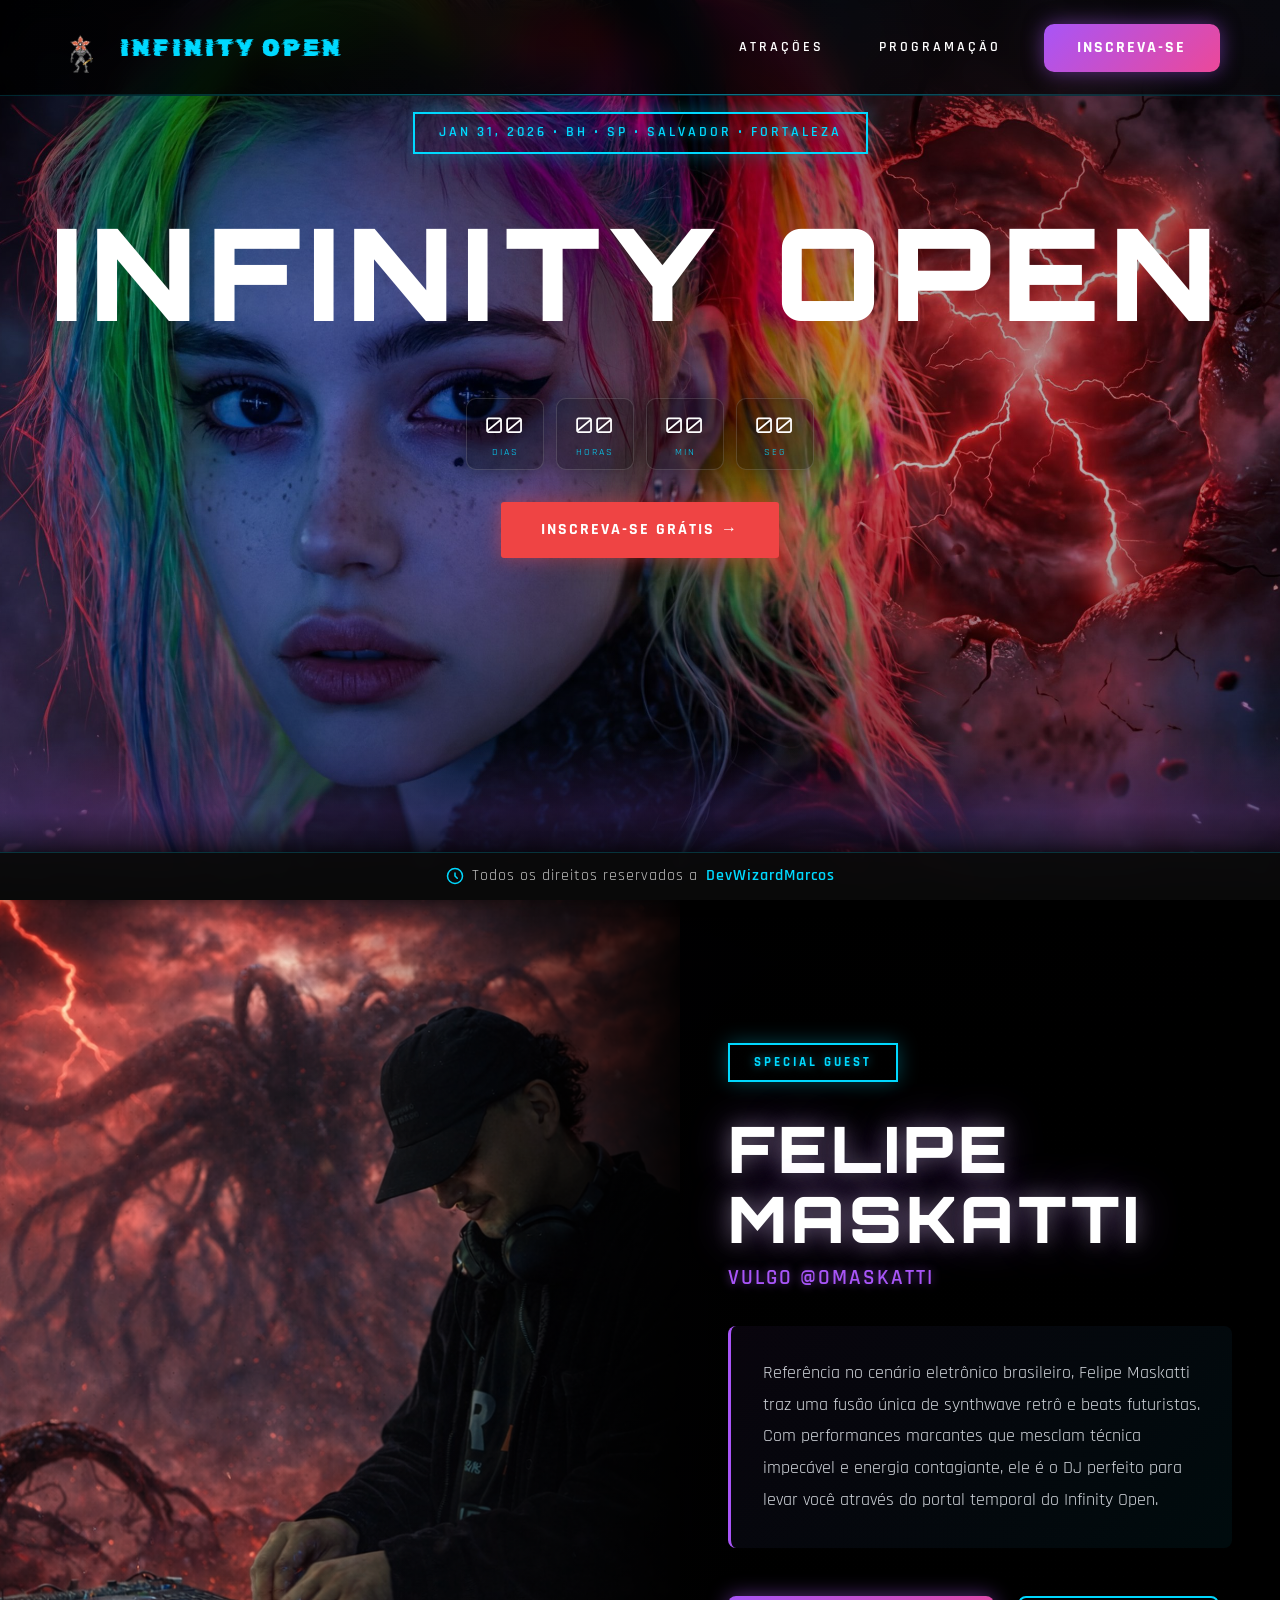
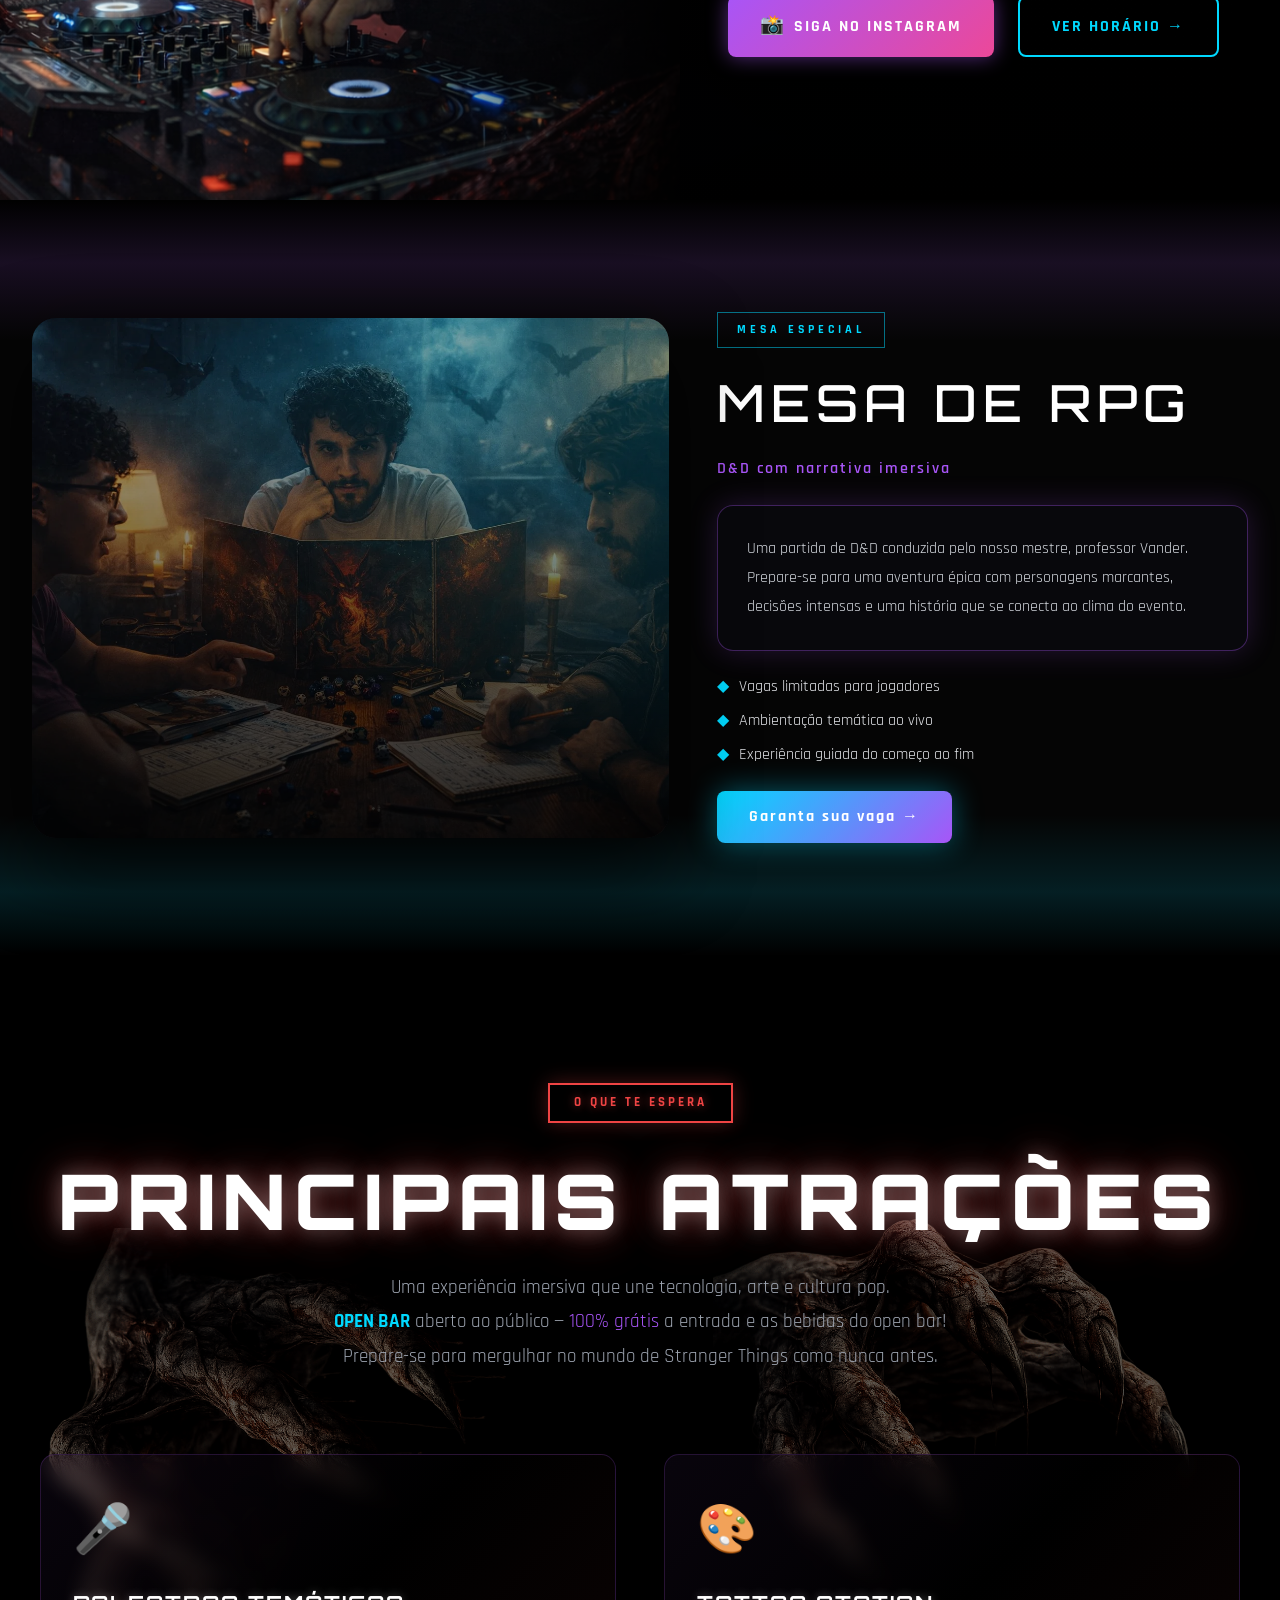
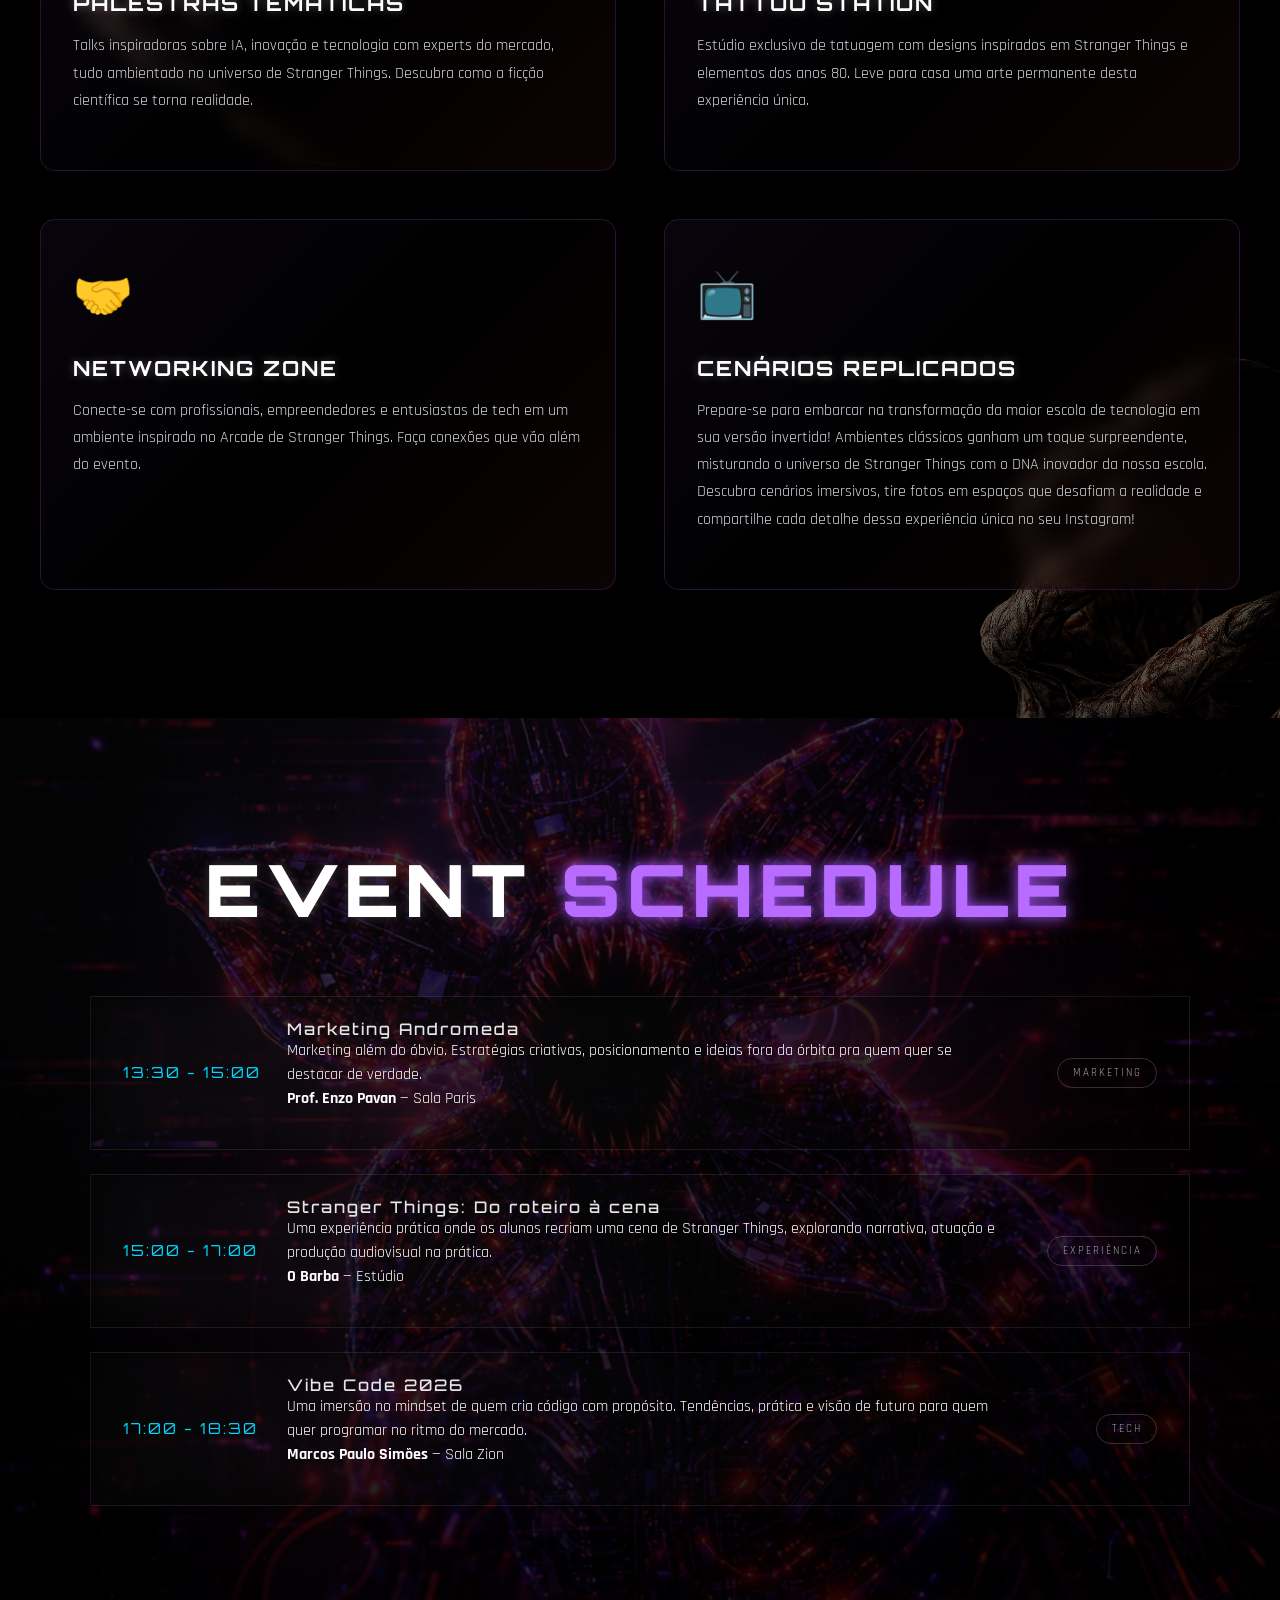
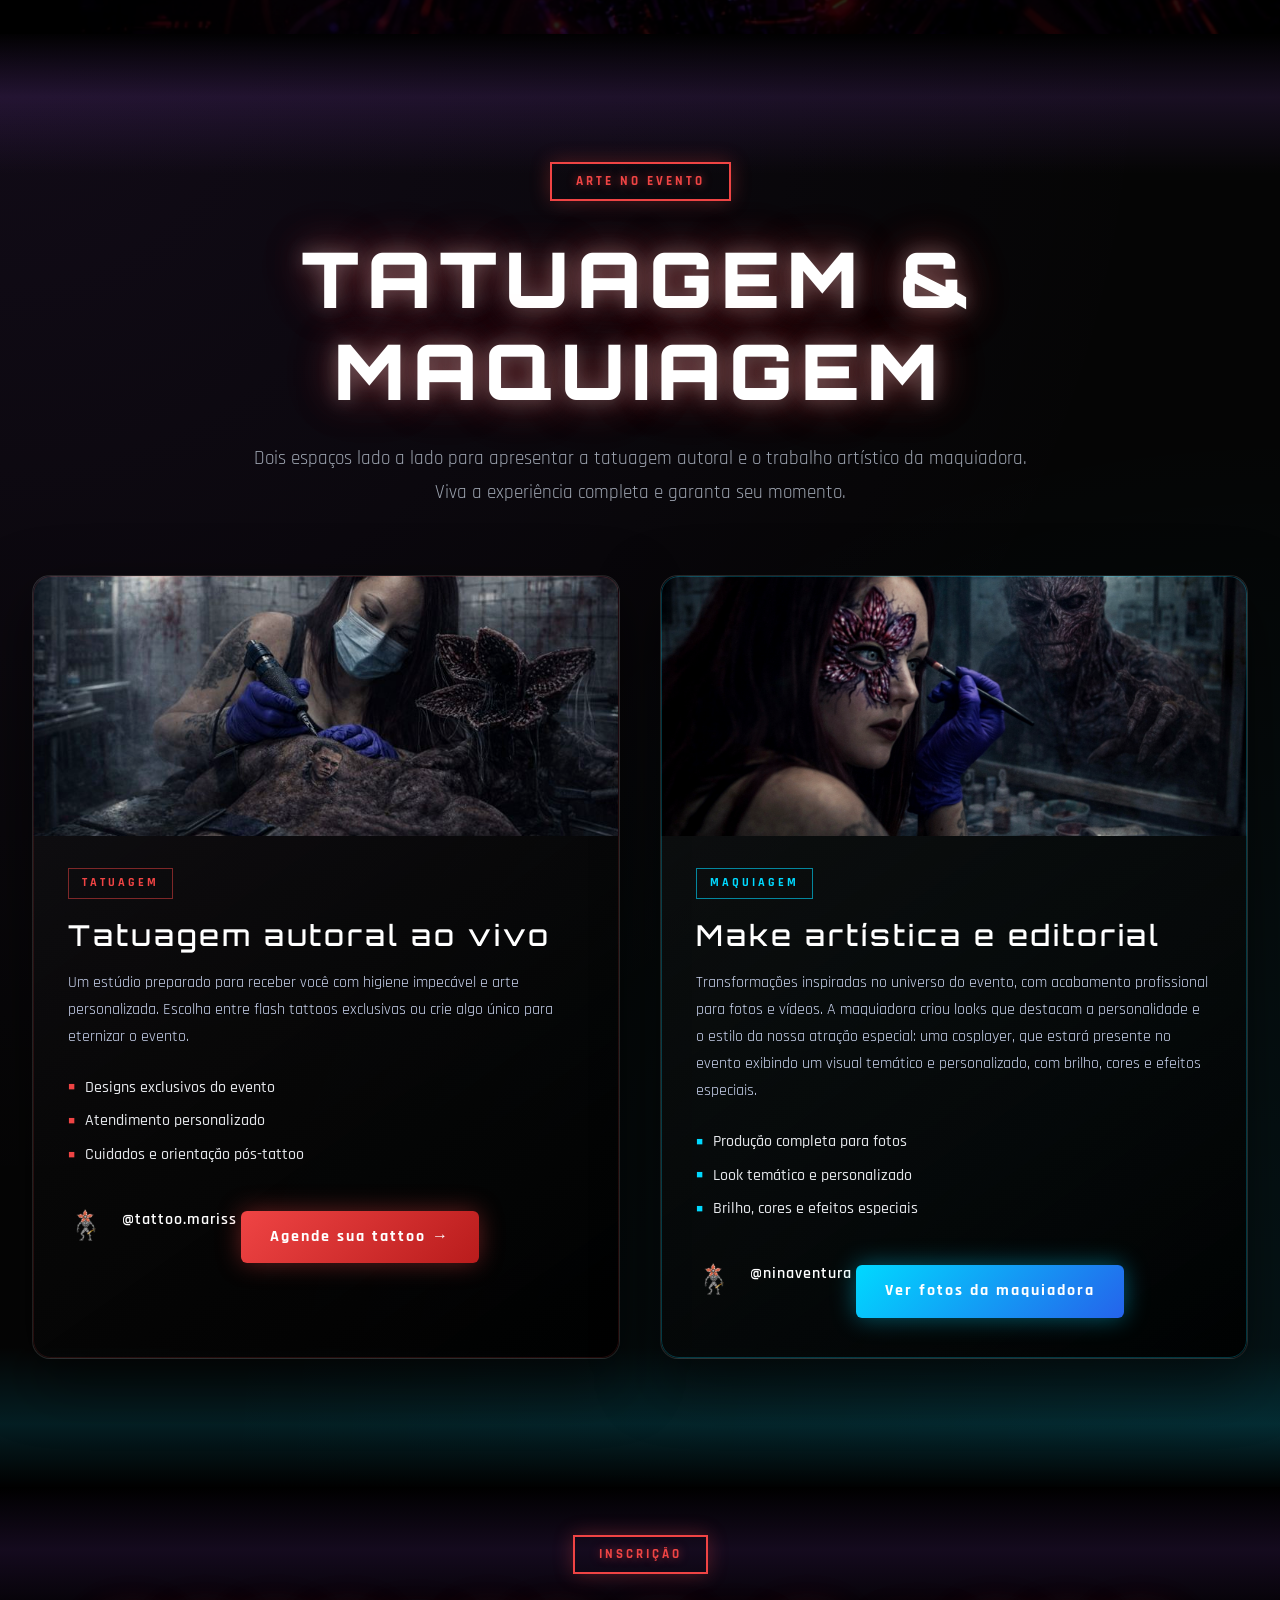
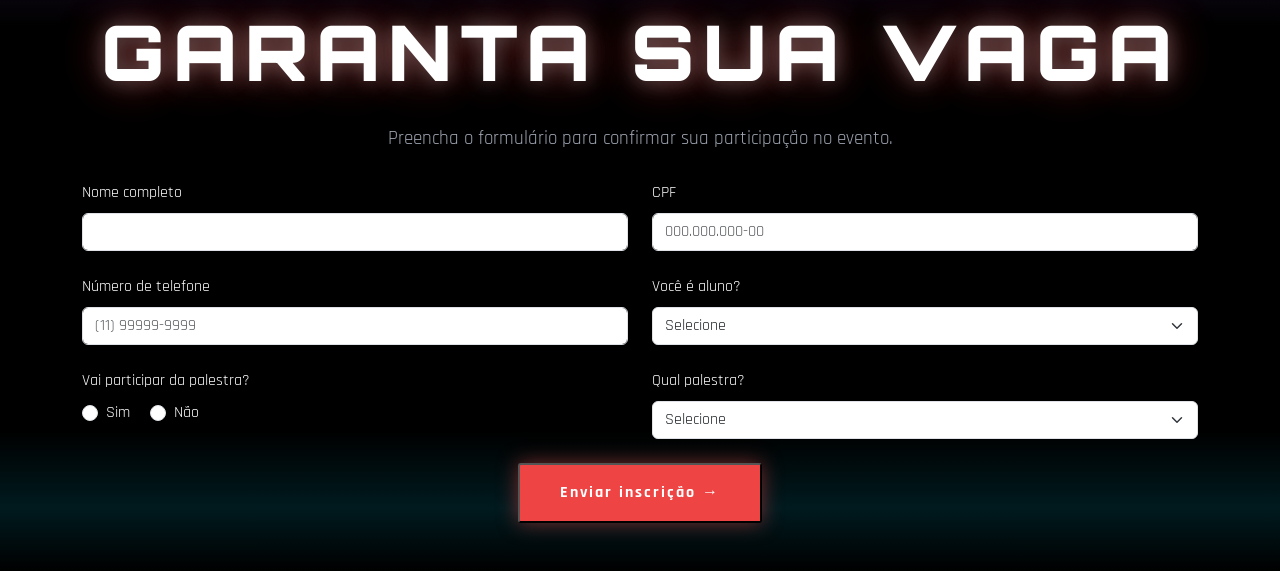
==== index.html @ ca813024 "Update print statement from 'Hello' to 'Goodbye'" ====
<!DOCTYPE html>
<html lang="en">
<head>
    <meta charset="UTF-8">
    <meta name="viewport" content="width=device-width, initial-scale=1.0">
    <title>INFINITY OPEN 2026</title>
    <link rel="shortcut icon" href="assets/logo/logoSite.png" type="image/x-icon">
    <link rel="preconnect" href="https://fonts.googleapis.com">
    <link rel="preconnect" href="https://fonts.gstatic.com" crossorigin>
    <link href="https://fonts.googleapis.com/css2?family=Orbitron:wght@400;500;600;700;800;900&family=Rajdhani:wght@300;400;500;600;700&family=Rubik+Glitch&display=swap" rel="stylesheet">
    <link href="https://cdn.jsdelivr.net/npm/bootstrap@5.3.8/dist/css/bootstrap.min.css" rel="stylesheet" integrity="sha384-sRIl4kxILFvY47J16cr9ZwB07vP4J8+LH7qKQnuqkuIAvNWLzeN8tE5YBujZqJLB" crossorigin="anonymous">
    <script src="https://cdn.jsdelivr.net/npm/bootstrap@5.3.8/dist/js/bootstrap.bundle.min.js" integrity="sha384-FKyoEForCGlyvwx9Hj09JcYn3nv7wiPVlz7YYwJrWVcXK/BmnVDxM+D2scQbITxI" crossorigin="anonymous"></script>
    <link rel="stylesheet" href="css/style.css">

</head>
<body>

    <header id="header-principal">
        <nav class="navbar navbar-expand-lg">
            <div class="container-fluid">
                <a class="navbar-brand" href="#"><img src="assets/logo/demo.png" alt="Logo" height="50px" class="DemoPrincipal" id="demoPrincipalLogo"> INFINITY OPEN</a>
                <button class="navbar-toggler" type="button" data-bs-toggle="collapse" data-bs-target="#navbarSupportedContent" aria-controls="navbarSupportedContent" aria-expanded="false" aria-label="Toggle navigation">
                    <span class="navbar-toggler-icon"></span>
                </button>
                <div class="collapse navbar-collapse justify-content-end" id="navbarSupportedContent">
                    <ul class="navbar-nav mb-2 mb-lg-0">
            
                        <li class="nav-item">
                            <a class="nav-link" href="#attractions">ATRAÇÕES</a>
                        </li>
                        <li class="nav-item">
                            <a class="nav-link" href="#schedule">PROGRAMAÇÃO</a>
                        </li>
                    </ul>
                    <a href="#join" class="btn-join">INSCREVA-SE</a>
                </div>
            </div>
        </nav>
    </header>


    <main class="principal">
        <section id="bn">
            <span class="event-date">JAN 31, 2026 • BH • SP • SALVADOR • FORTALEZA</span>
            <h1 class="main-title">INFINITY OPEN</h1>
            <div class="countdown countdown--compact" aria-live="polite">
                <div class="countdown-item">
                    <span class="countdown-value" id="cd-days">07</span>
                    <span class="countdown-label">DIAS</span>
                </div>
                <div class="countdown-item">
                    <span class="countdown-value" id="cd-hours">18</span>
                    <span class="countdown-label">HORAS</span>
                </div>
                <div class="countdown-item">
                    <span class="countdown-value" id="cd-mins">01</span>
                    <span class="countdown-label">MIN</span>
                </div>
                <div class="countdown-item">
                    <span class="countdown-value" id="cd-secs">44</span>
                    <span class="countdown-label">SEG</span>
                </div>
            </div>
            <div class="cta-buttons">
                                <a href="#join" class="btn-reserve">INSCREVA-SE GRÁTIS →</a>
          </div>
        </section>

         <section id="Dj-session" class="section-divider">
            <div class="container-dj-modern">
                <!-- Imagem do DJ com gradiente -->
                <div class="dj-image-wrapper">
                    <div class="image-dj-modern">
                        <div class="gradient-overlay"></div>
                    </div>
                </div>

                <!-- Informações à direita -->
                <div class="dj-content-wrapper">
                    <div class="dj-content-inner">
                        <span class="label-tag">SPECIAL GUEST</span>
                        <h2 class="dj-artist-name-main">FELIPE MASKATTI</h2>
                        <p class="dj-aka-modern">VULGO @OMASKATTI</p>
                        
                        <div class="dj-bio">
                            <p>
                                Referência no cenário eletrônico brasileiro, Felipe Maskatti traz 
                                uma fusão única de synthwave retrô e beats futuristas. Com performances 
                                marcantes que mesclam técnica impecável e energia contagiante, ele é o 
                                DJ perfeito para levar você através do portal temporal do Infinity Open.
                            </p>
                        </div>

                        

                        <div class="dj-social-links">
                            <a href="https://instagram.com/omaskatti" target="_blank" class="btn-social">
                                <span class="social-icon">📸</span> SIGA NO INSTAGRAM
                            </a>
                            <a href="#schedule" class="btn-secondary-link">
                                VER HORÁRIO →
                            </a>
                        </div>
                    </div>
                </div>
            </div>
        </section>

        <section id="rpg-session" class="section-divider">
            <div class="rpg-container">
                <div class="rpg-image">
                    <div class="rpg-overlay"></div>
                </div>
                <div class="rpg-content">
                    <span class="rpg-tag">MESA ESPECIAL</span>
                    <h2 class="rpg-title">MESA DE RPG</h2>
                    <p class="rpg-subtitle">D&D com narrativa imersiva</p>
                    <div class="rpg-card">
                        <p>
                            Uma partida de D&amp;D conduzida pelo nosso mestre, professor Vander.
                            Prepare-se para uma aventura épica com personagens marcantes, decisões
                            intensas e uma história que se conecta ao clima do evento.
                        </p>
                    </div>
                    <ul class="rpg-highlights">
                        <li>Vagas limitadas para jogadores</li>
                        <li>Ambientação temática ao vivo</li>
                        <li>Experiência guiada do começo ao fim</li>
                    </ul>
                    <a href="#join" class="rpg-cta">Garanta sua vaga →</a>
                </div>
            </div>
        </section>


        <!-- SEÇÃO PRINCIPAIS ATRAÇÕES -->
        <section id="attractions">
            <div class="attractions-container">
                <div class="attractions-header">
                    <span class="section-tag">O QUE TE ESPERA</span>
                    <h2 class="attractions-title">PRINCIPAIS ATRAÇÕES</h2>
                    <p class="attractions-subtitle">
                        Uma experiência imersiva que une tecnologia, arte e cultura pop.<br>
                        <strong style="color:#00d9ff;">OPEN BAR</strong> aberto ao público — <span style="color:#a855f7;">100% grátis</span> a entrada e as bebidas do open bar!<br>
                        Prepare-se para mergulhar no mundo de Stranger Things como nunca antes.
                    </p>
                </div>

                <div class="attractions-grid">
                    <!-- Atração 1 -->
                    <div class="attraction-card">
                        <div class="card-icon">🎤</div>
                        <h3 class="card-title">PALESTRAS TEMÁTICAS</h3>
                        <p class="card-description">
                            Talks inspiradoras sobre IA, inovação e tecnologia com experts do mercado, 
                            tudo ambientado no universo de Stranger Things. Descubra como a ficção 
                            científica se torna realidade.
                        </p>
                        <div class="card-glow"></div>
                    </div>

                    <!-- Atração 2 -->
                    <div class="attraction-card">
                        <div class="card-icon">🎨</div>
                        <h3 class="card-title">TATTOO STATION</h3>
                        <p class="card-description">
                            Estúdio exclusivo de tatuagem com designs inspirados em Stranger Things 
                            e elementos dos anos 80. Leve para casa uma arte permanente desta 
                            experiência única.
                        </p>
                        <div class="card-glow"></div>
                    </div>

                    <!-- Atração 3 -->
                    <div class="attraction-card">
                        <div class="card-icon">🤝</div>
                        <h3 class="card-title">NETWORKING ZONE</h3>
                        <p class="card-description">
                            Conecte-se com profissionais, empreendedores e entusiastas de tech em 
                            um ambiente inspirado no Arcade de Stranger Things. Faça conexões que 
                            vão além do evento.
                        </p>
                        <div class="card-glow"></div>
                    </div>

                    <!-- Atração 4 -->
                    <div class="attraction-card">
                        <div class="card-icon">📺</div>
                        <h3 class="card-title">CENÁRIOS REPLICADOS</h3>
                        <p class="card-description">
                            Prepare-se para embarcar na transformação da maior escola de tecnologia em sua versão invertida! Ambientes clássicos ganham um toque surpreendente, misturando o universo de Stranger Things com o DNA inovador da nossa escola. Descubra cenários imersivos, tire fotos em espaços que desafiam a realidade e compartilhe cada detalhe dessa experiência única no seu Instagram!
                        </p>
                        <div class="card-glow"></div>
                    </div>
                </div>
            </div>
        </section>

        <section id="schedule">
            <div class="schedule-wrapper">
                <header class="schedule-header">
                    <h2 class="schedule-title">EVENT <span> SCHEDULE</span></h2>
                 
                </header>

                <div class="schedule-list">
                   
                    <article class="schedule-item">
                        <div class="schedule-time">13:30 - 15:00</div>
                        <div class="schedule-content">
                            <h3>Marketing Andromeda</h3>
                            <p>Marketing além do óbvio. Estratégias criativas, posicionamento e ideias fora da órbita pra quem quer se destacar de verdade.<br><strong>Prof. Enzo Pavan</strong> — Sala Paris</p>
                        </div>
                        <div class="schedule-tag">MARKETING</div>
                    </article>
                    <article class="schedule-item">
                        <div class="schedule-time">15:00 - 17:00</div>
                        <div class="schedule-content">
                            <h3>Stranger Things: Do roteiro à cena</h3>
                            <p>Uma experiência prática onde os alunos recriam uma cena de Stranger Things, explorando narrativa, atuação e produção audiovisual na prática.<br><strong>O Barba</strong> — Estúdio</p>
                        </div>
                        <div class="schedule-tag">EXPERIÊNCIA</div>
                    </article>
                    <article class="schedule-item">
                        <div class="schedule-time">17:00 - 18:30</div>
                        <div class="schedule-content">
                            <h3>Vibe Code 2026</h3>
                            <p>Uma imersão no mindset de quem cria código com propósito. Tendências, prática e visão de futuro para quem quer programar no ritmo do mercado.<br><strong>Marcos Paulo Simões</strong> — Sala Zion</p>
                        </div>
                        <div class="schedule-tag">TECH</div>
                    </article>
                 
                </div>
            </div>
        </section>

        <section id="dual-artists" class="section-divider">
            <div class="dual-container">
                <div class="dual-header">
                    <span class="section-tag">ARTE NO EVENTO</span>
                    <h2 class="attractions-title">TATUAGEM & MAQUIAGEM</h2>
                    <p class="attractions-subtitle">
                        Dois espaços lado a lado para apresentar a tatuagem autoral e o trabalho
                        artístico da maquiadora. Viva a experiência completa e garanta seu momento.
                    </p>
                </div>

                <div class="dual-grid">
                    <article class="showcase-card tattoo">
                        <div class="showcase-media">
                            <img src="assets/angelatatto.jpeg" alt="Arte de tatuagem em estúdio">
                        </div>
                        <div class="showcase-content">
                            <span class="showcase-tag">TATUAGEM</span>
                            <h3 class="showcase-title">Tatuagem autoral ao vivo</h3>
                            <p class="showcase-text">
                                Um estúdio preparado para receber você com higiene impecável e
                                arte personalizada. Escolha entre flash tattoos exclusivas ou
                                crie algo único para eternizar o evento.
                            </p>
                            <ul class="showcase-list">
                                <li>Designs exclusivos do evento</li>
                                <li>Atendimento personalizado</li>
                                <li>Cuidados e orientação pós-tattoo</li>
                            </ul>
                            <a class="tattoo-instagram" href="https://instagram.com/tattoo.mariss" target="_blank" rel="noopener">
                                <img src="assets/logo/demo.png" alt="Logo da tatuadora Tattoo.Mariss">
                                <span>@tattoo.mariss</span>
                            </a>
                            <a href="#join" class="showcase-cta">Agende sua tattoo →</a>
                        </div>
                    </article>

                    <article class="showcase-card makeup">
                        <div class="showcase-media">
                            <img src="assets/ninaMaquiadora.png" alt="Maquiagem artística em estúdio">
                        </div>
                        <div class="showcase-content">
                            <span class="showcase-tag">MAQUIAGEM</span>
                            <h3 class="showcase-title">Make artística e editorial</h3>
                            <p class="showcase-text">
                                Transformações inspiradas no universo do evento, com acabamento profissional para fotos e vídeos. A maquiadora criou looks que destacam a personalidade e o estilo da nossa atração especial: uma cosplayer, que estará presente no evento exibindo um visual temático e personalizado, com brilho, cores e efeitos especiais.
                            </p>
                            <ul class="showcase-list">
                                <li>Produção completa para fotos</li>
                                <li>Look temático e personalizado</li>
                                <li>Brilho, cores e efeitos especiais</li>
                            </ul>
                            <a class="tattoo-instagram makeup" href="https://www.instagram.com/ninaventura_/" target="_blank" rel="noopener">
                                <img src="assets/logo/demo.png" alt="Logo da maquiadora Nina Ventura">
                                <span>@ninaventura</span>
                            </a>
                            <button type="button" class="showcase-cta" data-bs-toggle="modal" data-bs-target="#makeupModal">
                                Ver fotos da maquiadora
                            </button>
                        </div>
                    </article>
                </div>
            </div>
        </section>




        <!-- SEÇÃO DJ / UPSIDE DOWN -->
        <!-- <section id="dj-section">
            <div class="container-dj">
                TEXTOS À ESQUERDA
                <div class="dj-text-side">
                    <div class="dj-content">
                        <h2 class="dj-title">THE <span class="upside-down">UPSIDE DOWN</span> OF TECH</h2>
                        <p class="dj-description">
                            Infinity Open 2026 is a free, immersive event that blends 
                            Artificial Intelligence, creativity and innovation, inspired by 
                            the iconic aesthetics of the 1980s and the Stranger Things 
                            universe.
                        </p>
                        
                        <div class="dj-playlist-highlight">
                            <h3 class="playlist-subtitle">🎧 EXCLUSIVE INFINITY PLAYLIST</h3>
                            <p class="dj-playlist-description">
                                Prepare-se para uma jornada sonora épica! Uma curadoria exclusiva que funde synthwave nostalgico, beats futuristas e a energia vibrante dos anos 80. Mergulhe em um universo onde cada batida conta uma história e cada mixagem abre um portal para o futuro da música eletrônica.
                            </p>
                        </div>
                        
                    </div>
                </div> 
                
                <!- IMAGEM BANNER À DIREITA -->
                <!-- <div class="dj-banner-side">
                    <div class="dj-image-container">
                        <div class="dj-frame">
                        
                        <img src="imagem_maior.png" class="img-fluid" alt="..." style="border-radius: 20px;">                       
                     </div>
                    </div>
                    
                    <div class="dj-info-box">
                        <div class="dj-details">
                            <h3 class="dj-artist-name">FELIPE MASKATTI</h3>
                            <p class="dj-aka">VULGO @OMASKATTI</p>
                            <a href="https://instagram.com/omaskatti" target="_blank" class="insta-link">
                                📸 @omaskatti
                            </a>

                        </div>
                    </div>
                </div>
            </div>
        </section> --> 
        <section id="join" class="py-5 section-divider">
            <div class="container">
                <div class="text-center mb-4">
                    <span class="section-tag">INSCRIÇÃO</span>
                    <h2 class="attractions-title">GARANTA SUA VAGA</h2>
                    <p class="attractions-subtitle">
                        Preencha o formulário para confirmar sua participação no evento.
                    </p>
                </div>

                <form id="join-form" class="row g-4" autocomplete="on">
                    <div class="col-12 col-md-6">
                        <label for="nome" class="form-label">Nome completo</label>
                        <input type="text" class="form-control" id="nome" name="nome" required>
                    </div>

                    <div class="col-12 col-md-6">
                        <label for="cpf" class="form-label">CPF</label>
                        <input type="text" class="form-control" id="cpf" name="cpf" placeholder="000.000.000-00" pattern="[0-9]{3}\.[0-9]{3}\.[0-9]{3}-[0-9]{2}" inputmode="numeric" title="Use o formato 000.000.000-00" required>
                    </div>

                    <div class="col-12 col-md-6">
                        <label for="telefone" class="form-label">Número de telefone</label>
                        <input type="tel" class="form-control" id="telefone" name="telefone" placeholder="(11) 99999-9999" required>
                    </div>

                    <div class="col-12 col-md-6">
                        <label for="aluno" class="form-label">Você é aluno?</label>
                        <select class="form-select" id="aluno" name="aluno" required>
                            <option value="" selected disabled>Selecione</option>
                            <option value="sim">Sim</option>
                            <option value="nao">Não</option>
                        </select>
                    </div>

                    <div class="col-12 col-md-6">
                        <label class="form-label d-block">Vai participar da palestra?</label>
                        <div class="form-check form-check-inline">
                            <input class="form-check-input" type="radio" name="palestra" id="palestraSim" value="sim" required>
                            <label class="form-check-label" for="palestraSim">Sim</label>
                        </div>
                        <div class="form-check form-check-inline">
                            <input class="form-check-input" type="radio" name="palestra" id="palestraNao" value="nao" required>
                            <label class="form-check-label" for="palestraNao">Não</label>
                        </div>
                    </div>

                    <div class="col-12 col-md-6">
                        <label for="qualPalestra" class="form-label">Qual palestra?</label>
                        <select class="form-select" id="qualPalestra" name="qualPalestra" required>
                            <option value="" selected disabled>Selecione</option>
                            <option value="nenhuma">Nenhuma</option>
                            <option value="opening">Opening Ceremony: The Gate Opens</option>
                            <option value="generative-ai">Generative AI in the 80s Style</option>
                            <option value="mind-flayer">Building the Mind Flayer: Large Scale AI Agents</option>
                        </select>
                    </div>

                    <div class="col-12 text-center">
                        <button type="submit" class="btn-reserve">Enviar inscrição →</button>
                    </div>
                </form>
            </div>
        </section>
    </main>

    <div class="modal fade" id="makeupModal" tabindex="-1" aria-hidden="true">
        <div class="modal-dialog modal-xl modal-dialog-centered">
            <div class="modal-content makeup-modal">
                <div class="modal-header">
                    <h5 class="modal-title">Portfólio da Maquiadora</h5>
                    <button type="button" class="btn-close" data-bs-dismiss="modal" aria-label="Close"></button>
                </div>
                <div class="modal-body">
                    <p class="makeup-modal-text">
                        Duas propostas de maquiagem artística para você escolher o estilo que mais combina.
                    </p>
                    <div class="modal-gallery">
                        <figure>
                            <img src="assets/vecnarMake.png" alt="Maquiagem artística com brilho e tons vibrantes">
                            <figcaption>Do básico ao sobrenatural: maquiagem artística com efeitos especiais e estilo único</figcaption>
                        </figure>
                        <figure>
                            <img src="assets/marinaMake.png" alt="Maquiagem editorial com olhos marcados">
                            <figcaption>Crie um look inesquecível com a Nina Ventura. Alta definição, cor e atitude</figcaption>
                        </figure>
                    </div>
                </div>
            </div>
        </div>
    </div>



<!-- Google tag (gtag.js) -->
<script async src="https://www.googletagmanager.com/gtag/js?id=G-7ZSDY4W96G"></script>
<script>
  window.dataLayer = window.dataLayer || [];
  function gtag(){dataLayer.push(arguments);}
  gtag('js', new Date());

  gtag('config', 'G-7ZSDY4W96G');
</script>
    
    
    <script src="js/script.js"></script>

    <footer style="position:fixed;left:0;bottom:0;width:100vw;height:48px;background:rgba(10,10,10,0.92);color:#bdbdbd;font-size:0.98rem;letter-spacing:1px;display:flex;align-items:center;justify-content:center;box-shadow:0 -2px 16px 0 #0008,0 1px 0 #00d9ff33 inset;z-index:9999;backdrop-filter:blur(6px);">
        <span style="display:flex;align-items:center;gap:8px;">
            <svg width="18" height="18" viewBox="0 0 24 24" fill="none" stroke="#00d9ff" stroke-width="2" stroke-linecap="round" stroke-linejoin="round" style="vertical-align:middle;"><circle cx="12" cy="12" r="10"/><path d="M12 8v4l3 3"/></svg>
            Todos os direitos reservados a <span style="color:#00d9ff;font-weight:600;">DevWizardMarcos</span>
        </span>
    </footer>


</body>

</html>
---- css/style.css ----
* {
    margin: 0;
    padding: 0;
    box-sizing: border-box;
}

:root {
    --primaryColor: #000000;
    --cyanColor: #00d9ff;
    --pinkColor: #a855f7;
    --redColor: #ef4444;
}

body {
    background-color: var(--primaryColor);
    font-family: 'Rajdhani', sans-serif;
    color: #ffffff;
    overflow-x: hidden;
}

.section-divider {
    position: relative;
    overflow: hidden;
}

.section-divider::before,
.section-divider::after {
    content: '';
    position: absolute;
    left: 0;
    right: 0;
    height: 140px;
    pointer-events: none;
    z-index: 0;
}

.section-divider::before {
    top: 0;
    background: linear-gradient(
        180deg,
        rgba(0, 0, 0, 0.9) 0%,
        rgba(168, 85, 247, 0.12) 45%,
        rgba(0, 0, 0, 0) 100%
    );
}

.section-divider::after {
    bottom: 0;
    background: linear-gradient(
        0deg,
        rgba(0, 0, 0, 0.9) 0%,
        rgba(0, 217, 255, 0.12) 45%,
        rgba(0, 0, 0, 0) 100%
    );
}

.section-divider > * {
    position: relative;
    z-index: 1;
}

/* ===== EVENT SCHEDULE ===== */
#schedule {
    background: #0a0a0a;
    background-image: url('../assets/demobackground.jpg');
    background-size: cover;
    background-position: center;
    padding: 8rem 2rem;
    position: relative;
    overflow: hidden;
}

#schedule::before {
    content: '';
    position: absolute;
    inset: 0;
    background: linear-gradient(180deg, rgba(0, 0, 0, 0.75), rgba(0, 0, 0, 0.85)),
        radial-gradient(circle at top, rgba(168, 85, 247, 0.12), transparent 45%),
        radial-gradient(circle at 20% 20%, rgba(255, 255, 255, 0.08), transparent 55%);
    pointer-events: none;
}

.schedule-wrapper {
    max-width: 1100px;
    margin: 0 auto;
    position: relative;
    z-index: 1;
}

.schedule-header {
    text-align: center;
    margin-bottom: 4rem;
}

.schedule-title {
    font-family: 'Orbitron', sans-serif;
    font-size: clamp(2.2rem, 6vw, 4.5rem);
    font-weight: 900;
    letter-spacing: 6px;
    color: #ffffff;
    margin-bottom: 1rem;
    text-shadow: 0 0 12px rgba(255, 255, 255, 0.2);
}

.schedule-title span {
    color: #b86bff;
    text-shadow: 0 0 12px rgba(168, 85, 247, 0.8), 0 0 25px rgba(168, 85, 247, 0.5);
}

.schedule-subtitle {
    color: #7c7c7c;
    font-size: 1rem;
    letter-spacing: 2px;
}

.schedule-list {
    display: flex;
    flex-direction: column;
    gap: 1.5rem;
}

.schedule-item {
    display: grid;
    grid-template-columns: 140px 1fr 130px;
    align-items: center;
    gap: 1.5rem;
    padding: 1.4rem 2rem;
    border: 1px solid rgba(255, 255, 255, 0.08);
    background: linear-gradient(90deg, rgba(255, 255, 255, 0.02), rgba(0, 0, 0, 0.2));
    box-shadow: inset 0 0 35px rgba(0, 0, 0, 0.6);
}

.schedule-time {
    font-family: 'Orbitron', sans-serif;
    color: var(--cyanColor);
    letter-spacing: 2px;
    font-size: 0.95rem;
}

.schedule-content h3 {
    font-family: 'Orbitron', sans-serif;
    font-size: 1rem;
    letter-spacing: 2px;
    margin: 0;
    color: #e5e5e5;
}

.schedule-tag {
    justify-self: end;
    font-size: 0.7rem;
    letter-spacing: 2px;
    padding: 0.35rem 0.9rem;
    border-radius: 999px;
    border: 1px solid rgba(255, 255, 255, 0.18);
    color: #a1a1a1;
    text-transform: uppercase;
}

@media (max-width: 900px) {
    .schedule-item {
        grid-template-columns: 1fr;
        text-align: left;
    }

    .schedule-tag {
        justify-self: start;
    }
}

.navbar {
    background: linear-gradient(90deg, rgba(0, 0, 0, 0.85), rgba(8, 8, 12, 0.75)) !important;
    padding: 1.1rem 3rem;
    border-bottom: 1px solid rgba(0, 217, 255, 0.18);
    backdrop-filter: blur(12px);
    -webkit-backdrop-filter: blur(12px);
    position: fixed;
    width: 100%;
    top: 0;
    z-index: 1000;
}

.navbar-toggler {
    border-color: rgba(0, 217, 255, 0.5);
}

.navbar-toggler-icon {
    background-image: url("data:image/svg+xml,%3csvg xmlns='http://www.w3.org/2000/svg' viewBox='0 0 30 30'%3e%3cpath stroke='rgba%28 0, 217, 255, 1%29' stroke-linecap='round' stroke-miterlimit='10' stroke-width='2' d='M4 7h22M4 15h22M4 23h22'/%3e%3c/svg%3e");
}

.navbar-brand {
    font-family: 'Rubik Glitch', 'Orbitron', sans-serif;
    font-weight: 400;
    font-size: 1.5rem;
    letter-spacing: 3px;
    color: var(--cyanColor) !important;
    display: flex;
    align-items: center;
    gap: 10px;
}


/* 
.navbar-brand:hover {
    /* text-shadow: 
        0 0 15px rgba(239, 68, 68, 1),
        0 0 30px rgba(239, 68, 68, 0.8),
        0 0 45px rgba(239, 68, 68, 0.6),
        0 0 60px rgba(239, 68, 68, 0.4); */


.navbar-nav .nav-link {
    color: #ffffff !important;
    font-weight: 600;
    font-size: 0.85rem;
    letter-spacing: 3px;
    margin: 0 1.2rem;
    padding: 0.35rem 0.2rem;
    transition: all 0.3s ease;
    position: relative;
    text-transform: uppercase;
}

.navbar-nav .nav-link::after {
    content: '';
    position: absolute;
    bottom: -5px;
    left: 0;
    width: 0;
    height: 2px;
    background: var(--cyanColor);
    transition: width 0.3s ease;
}

.navbar-nav .nav-link:hover::after {
    width: 100%;
}

.navbar-nav .nav-link:hover {
    color: var(--cyanColor) !important;
}

.btn-join {
    background: linear-gradient(135deg, #a855f7, #ec4899);
    color: #ffffff !important;
    padding: 0.75rem 2.1rem;
    border-radius: 10px;
    font-weight: 700;
    letter-spacing: 2px;
    text-decoration: none;
    margin-left: 1rem;
    transition: all 0.3s ease;
    box-shadow: 0 0 20px rgba(168, 85, 247, 0.5);
}

.btn-join:hover {
    transform: translateY(-2px);
    box-shadow: 0 0 30px rgba(168, 85, 247, 0.8);
}

.navbar::after {
    content: '';
    position: absolute;
    left: 0;
    right: 0;
    bottom: 0;
    height: 1px;
    background: linear-gradient(90deg, transparent, rgba(0, 217, 255, 0.6), transparent);
}

/* BANNER/HERO SECTION */
#bn {
    background-image: url('../assets/bannerPrincipal.jpeg');
    background-position: center;
    background-size: cover;
    min-height: 100vh;
    text-align: center;
    display: flex;
    justify-content: flex-start;
    align-items: center;
    flex-direction: column;
    position: relative;
    padding: 7rem 2rem 2rem;
}

#bn::before {
    content: '';
    position: absolute;
    top: 0;
    left: 0;
    width: 100%;
    height: 100%;
    background: linear-gradient(180deg, 
        rgba(0, 0, 0, 0.45) 0%, 
        rgba(0, 0, 0, 0.25) 50%, 
        rgba(0, 0, 0, 0.55) 100%);
    z-index: 1;
}

#bn::after {
    content: '';
    position: absolute;
    left: 0;
    right: 0;
    bottom: 0;
    height: 160px;
    background: linear-gradient(
        180deg,
        rgba(0, 0, 0, 0) 0%,
        rgba(168, 85, 247, 0.14) 45%,
        rgba(0, 0, 0, 0.9) 100%
    );
    z-index: 1;
    pointer-events: none;
}

#bn > * {
    position: relative;
    z-index: 2;
}

.event-date {
    font-family: 'Rajdhani', sans-serif;
    font-weight: 600;
    font-size: 0.9rem;
    letter-spacing: 3px;
    color: var(--cyanColor);
    border: 2px solid var(--cyanColor);
    padding: 0.5rem 1.5rem;
    margin-bottom: 3rem;
    text-shadow: 0 0 10px rgba(0, 217, 255, 0.6);
    box-shadow: 0 0 20px rgba(0, 217, 255, 0.3);
}

.main-title {
    font-family: 'Orbitron', sans-serif;
    font-weight: 900;
    font-size: clamp(3rem, 10vw, 8rem);
    letter-spacing: 10px;
    color: #ffffff;
    margin-bottom: 2rem;
    line-height: 1.1;
}

.subtitle {
    font-family: 'Rajdhani', sans-serif;
    font-size: clamp(1rem, 2vw, 1.4rem);
    font-weight: 300;
    color: #d1d5db;
    margin-bottom: 3rem;
    letter-spacing: 1px;
    line-height: 1.6;
}

.subtitle .highlight {
    color: var(--pinkColor);
    font-weight: 600;
    text-shadow: 0 0 10px rgba(168, 85, 247, 0.6);
}

.countdown {
    display: flex;
    gap: 1.5rem;
    flex-wrap: wrap;
    justify-content: center;
    margin-bottom: 3rem;
}

.countdown--compact {
    gap: 0.75rem;
    margin: 1.5rem 0 2rem;
}

.countdown--compact .countdown-item {
    padding: 0.6rem 1rem;
    min-width: 78px;
    background: rgba(0, 0, 0, 0.35);
    border-color: rgba(255, 255, 255, 0.15);
}

.countdown--compact .countdown-value {
    font-size: 1.35rem;
}

.countdown--compact .countdown-label {
    font-size: 0.6rem;
}

.countdown-item {
    background: rgba(0, 0, 0, 0.45);
    border: 1px solid rgba(255, 255, 255, 0.2);
    border-radius: 10px;
    padding: 0.9rem 1.4rem;
    min-width: 90px;
    box-shadow: 0 0 20px rgba(0, 0, 0, 0.45);
}

.countdown-value {
    display: block;
    font-family: 'Orbitron', sans-serif;
    font-size: 1.6rem;
    letter-spacing: 2px;
    color: #ffffff;
}

.countdown-label {
    display: block;
    font-size: 0.7rem;
    letter-spacing: 2px;
    color: var(--cyanColor);
    margin-top: 0.25rem;
}

.cta-buttons {
    display: flex;
    gap: 1.5rem;
    flex-wrap: wrap;
    justify-content: center;
}

.btn-reserve {
    background-color: var(--redColor);
    color: #ffffff !important;
    padding: 1rem 2.5rem;
    font-family: 'Rajdhani', sans-serif;
    font-weight: 700;
    font-size: 1rem;
    letter-spacing: 2px;
    text-decoration: none;
    border-radius: 3px;
    transition: all 0.3s ease;
    box-shadow: 0 0 20px rgba(239, 68, 68, 0.5);
    display: inline-block;
}

.btn-reserve:hover {
    background-color: #dc2626;
    transform: translateY(-3px);
    box-shadow: 0 0 30px rgba(239, 68, 68, 0.8);
}

.btn-trailer {
    background-color: transparent;
    color: #ffffff !important;
    padding: 1rem 2.5rem;
    font-family: 'Rajdhani', sans-serif;
    font-weight: 700;
    font-size: 1rem;
    letter-spacing: 2px;
    text-decoration: none;
    border: 2px solid #ffffff;
    border-radius: 3px;
    transition: all 0.3s ease;
    display: inline-block;
}

.btn-trailer:hover {
    background-color: rgba(255, 255, 255, 0.1);
    border-color: var(--cyanColor);
    color: var(--cyanColor) !important;
    box-shadow: 0 0 20px rgba(0, 217, 255, 0.4);
    transform: translateY(-3px);
}

/* ===== SEÇÃO PRINCIPAIS ATRAÇÕES ===== */
#attractions {
    background-color: #000000;
    padding: 8rem 2rem;
    min-height: 100vh;
    position: relative;
    overflow: hidden;
}

/* Mão esquerda */
#attractions::before {
    content: '';
    position: absolute;
    top: 42%;
    right: -100px;
    width: 900px;
    height: 900px;
    left: -100px;
    transform: translateY(-50%);
    background-image: url('../assets/maoVecnar.png'); /* --> */
    background-size: contain;
    background-repeat: no-repeat;
    background-position: center;
    opacity: 0.4;
    z-index: 1;
    animation: floatHand 6s ease-in-out infinite;
}

/* Mão direita */
#attractions::after {
    content: '';
    position: absolute;
    top: 39%;
    right: -100px;
    transform: translateY(-50%) scaleX(-1);
    width: 800px;
    height: 800px;
    background-image: url('../assets/maoVecnarRigth.png'); /* <-- */
    background-size: contain;
    background-repeat: no-repeat;
    background-position: center;
    opacity: 0.4;
    z-index: 1;
    animation: floatHand 6s ease-in-out infinite reverse;
}

@keyframes floatHand {
    0%, 100% { transform: translateY(-50%) translateX(0); }
    50% { transform: translateY(-50%) translateX(20px); }
}

.attractions-container {
    max-width: 1400px;
    margin: 0 auto;
    position: relative;
    z-index: 2;
}

/* Mão esquerda inferior */
.attractions-container::before {
    content: '';
    position: absolute;
    bottom: -400px;
    width: 800px;
    right: 60rem;
    height: 800px;
    background-image: url('../assets/maoVecnarBaixolado.png');
    background-size: contain;
    background-repeat: no-repeat;
    background-position: center;
    opacity: 0.4;
    z-index: -1;
    rotate: calc(5000deg);
    animation: floatHandBottom 6s ease-in-out infinite;
}

/* Mão direita inferior */
.attractions-container::after {
    content: '';
    position: absolute;
    bottom: -378px;
    right: -400px;
    width: 800px;
    height: 800px;
    background-image: url('../assets/maoVecnarBaixo.png');
    background-size: contain;
    background-repeat: no-repeat;
    background-position: center;
    opacity: 0.4;
    z-index: -1;
    transform: scaleX(-1);
    animation: floatHandBottom 6s ease-in-out infinite reverse;
}

@keyframes floatHandBottom {
    0%, 100% { transform: translateY(0); }
    50% { transform: translateY(-20px); }
}

.attractions-header {
    text-align: center;
    margin-bottom: 5rem;
}

.section-tag {
    display: inline-block;
    font-family: 'Rajdhani', sans-serif;
    font-size: 0.8rem;
    font-weight: 700;
    letter-spacing: 3px;
    color: var(--redColor);
    border: 2px solid var(--redColor);
    padding: 0.5rem 1.5rem;
    margin-bottom: 2rem;
    text-shadow: 0 0 10px rgba(239, 68, 68, 0.6);
    box-shadow: 0 0 20px rgba(239, 68, 68, 0.3);
}

.attractions-title {
    font-family: 'Orbitron', sans-serif;
    font-size: clamp(2.5rem, 6vw, 5rem);
    font-weight: 900;
    color: #ffffff;
    margin-bottom: 1.5rem;
    letter-spacing: 8px;
    text-shadow: 
        0 0 20px rgba(255, 255, 255, 0.3),
        0 0 40px rgba(239, 68, 68, 0.4),
        0 0 60px rgba(239, 68, 68, 0.2);
}

.attractions-subtitle {
    font-family: 'Rajdhani', sans-serif;
    font-size: 1.2rem;
    font-weight: 400;
    color: #9ca3af;
    line-height: 1.8;
    max-width: 800px;
    margin: 0 auto;
}

.attractions-grid {
    display: grid;
    grid-template-columns: repeat(2, 1fr);
    gap: 3rem;
    margin-top: 4rem;
    max-width: 1200px;
    margin-left: auto;
    margin-right: auto;
}

/* ===== SEÇÃO TATUAGEM & MAQUIAGEM ===== */
#dual-artists {
    background: radial-gradient(circle at top left, rgba(168, 85, 247, 0.08), transparent 60%),
        radial-gradient(circle at bottom right, rgba(0, 217, 255, 0.08), transparent 55%),
        #050505;
    padding: 8rem 2rem;
    position: relative;
}

.dual-container {
    max-width: 1300px;
    margin: 0 auto;
}

.dual-header {
    text-align: center;
    margin-bottom: 4rem;
}

.dual-grid {
    display: grid;
    grid-template-columns: repeat(2, minmax(0, 1fr));
    gap: 2.5rem;
}

.showcase-card {
    background: linear-gradient(145deg, rgba(255, 255, 255, 0.04), rgba(0, 0, 0, 0.9));
    border: 1px solid rgba(255, 255, 255, 0.12);
    border-radius: 18px;
    overflow: hidden;
    box-shadow: 0 20px 60px rgba(0, 0, 0, 0.5);
    display: flex;
    flex-direction: column;
    position: relative;
}

.showcase-card::after {
    content: '';
    position: absolute;
    inset: 0;
    border-radius: 18px;
    border: 1px solid rgba(239, 68, 68, 0.2);
    pointer-events: none;
    opacity: 0.7;
}

.showcase-card.makeup::after {
    border-color: rgba(0, 217, 255, 0.35);
}

.showcase-media img {
    width: 100%;
    height: 260px;
    object-fit: cover;
    display: block;
    filter: saturate(1.1) contrast(1.05);
}

.showcase-content {
    padding: 2rem 2.2rem 2.4rem;
}

.showcase-tag {
    display: inline-block;
    font-size: 0.75rem;
    letter-spacing: 3px;
    font-weight: 700;
    color: var(--redColor);
    border: 1px solid rgba(239, 68, 68, 0.5);
    padding: 0.35rem 0.8rem;
    margin-bottom: 1.2rem;
    text-transform: uppercase;
}

.showcase-card.makeup .showcase-tag {
    color: var(--cyanColor);
    border-color: rgba(0, 217, 255, 0.6);
}

.showcase-title {
    font-family: 'Orbitron', sans-serif;
    font-size: 1.8rem;
    letter-spacing: 3px;
    margin-bottom: 1rem;
}

.showcase-text {
    color: #cbd5f0;
    line-height: 1.7;
}

.showcase-list {
    list-style: none;
    display: grid;
    gap: 0.6rem;
    margin: 1.6rem 0 2rem;
    padding: 0;
    color: #e5e7eb;
}

.tattoo-instagram {
    display: inline-flex;
    align-items: center;
    gap: 0.75rem;
    text-decoration: none;
    color: #ffffff;
    font-weight: 600;
    letter-spacing: 1px;
    margin-bottom: 1.5rem;
}

/* ===== SEÇÃO MESA DE RPG ===== */
#rpg-session {
    background: #050505;
    padding: 7rem 2rem;
    position: relative;
    overflow: hidden;
}

.rpg-container {
    max-width: 1400px;
    margin: 0 auto;
    display: grid;
    grid-template-columns: 1.2fr 1fr;
    gap: 3rem;
    align-items: center;
}

.rpg-image {
    min-height: 520px;
    border-radius: 24px;
    background: url('../assets/BannerD&D.png') center/cover no-repeat;
    position: relative;
    box-shadow: 0 30px 80px rgba(0, 0, 0, 0.7);
}

.rpg-overlay {
    position: absolute;
    inset: 0;
    border-radius: 24px;
    background: radial-gradient(circle at top right, rgba(0, 217, 255, 0.2), transparent 60%),
        linear-gradient(to bottom, rgba(0, 0, 0, 0.2), rgba(0, 0, 0, 0.8));
}

.rpg-content {
    display: flex;
    flex-direction: column;
    gap: 1.5rem;
}

.rpg-tag {
    display: inline-block;
    font-size: 0.75rem;
    letter-spacing: 4px;
    font-weight: 700;
    color: var(--cyanColor);
    border: 1px solid rgba(0, 217, 255, 0.5);
    padding: 0.5rem 1.2rem;
    width: fit-content;
}

.rpg-title {
    font-family: 'Orbitron', sans-serif;
    font-size: clamp(2.5rem, 4vw, 4rem);
    letter-spacing: 6px;
    margin: 0;
}

.rpg-subtitle {
    color: var(--pinkColor);
    font-weight: 600;
    letter-spacing: 2px;
    margin: 0;
}

.rpg-card {
    background: rgba(10, 10, 15, 0.85);
    border: 1px solid rgba(168, 85, 247, 0.35);
    padding: 1.8rem;
    border-radius: 16px;
    box-shadow: 0 0 30px rgba(168, 85, 247, 0.2);
}

.rpg-card p {
    margin: 0;
    color: #d1d5db;
    line-height: 1.8;
}

.rpg-highlights {
    list-style: none;
    padding: 0;
    margin: 0;
    display: grid;
    gap: 0.6rem;
    color: #e5e7eb;
}

.rpg-highlights li::before {
    content: '◆';
    color: var(--cyanColor);
    margin-right: 0.6rem;
}

.rpg-cta {
    background: linear-gradient(135deg, #00d9ff, #a855f7);
    color: #ffffff;
    text-decoration: none;
    padding: 0.9rem 2rem;
    border-radius: 8px;
    font-weight: 700;
    letter-spacing: 2px;
    width: fit-content;
    box-shadow: 0 0 30px rgba(0, 217, 255, 0.4);
    transition: transform 0.3s ease, box-shadow 0.3s ease;
}

.rpg-cta:hover {
    transform: translateY(-3px);
    box-shadow: 0 0 40px rgba(0, 217, 255, 0.6);
}

@media (max-width: 992px) {
    .rpg-container {
        grid-template-columns: 1fr;
    }

    .rpg-image {
        min-height: 360px;
    }
}

.tattoo-instagram img {
    width: 42px;
    height: 42px;
    object-fit: contain;
}

.tattoo-instagram:hover {
    color: var(--redColor);
}



.tattoo-instagram.makeup:hover {
    color: var(--cyanColor);
}

.showcase-list li {
    display: flex;
    align-items: center;
    gap: 0.6rem;
    font-weight: 500;
}

.showcase-list li::before {
    content: '■';
    color: var(--redColor);
    font-size: 0.7rem;
}

.showcase-card.makeup .showcase-list li::before {
    color: var(--cyanColor);
}

.showcase-cta {
    background: linear-gradient(135deg, #ef4444, #b91c1c);
    color: #ffffff;
    border: none;
    padding: 0.9rem 1.8rem;
    font-weight: 700;
    letter-spacing: 2px;
    border-radius: 6px;
    text-decoration: none;
    display: inline-flex;
    align-items: center;
    gap: 0.5rem;
    box-shadow: 0 0 25px rgba(239, 68, 68, 0.4);
    transition: transform 0.3s ease, box-shadow 0.3s ease;
    cursor: pointer;
}

.showcase-card.makeup .showcase-cta {
    background: linear-gradient(135deg, #00d9ff, #2563eb);
    box-shadow: 0 0 25px rgba(0, 217, 255, 0.4);
}

.showcase-cta:hover {
    transform: translateY(-3px);
    box-shadow: 0 0 35px rgba(239, 68, 68, 0.6);
}

.showcase-card.makeup .showcase-cta:hover {
    box-shadow: 0 0 35px rgba(0, 217, 255, 0.6);
}

.makeup-modal {
    background: #0b0b0f;
    border: 1px solid rgba(0, 217, 255, 0.3);
    box-shadow: 0 0 40px rgba(0, 217, 255, 0.2);
    color: #ffffff;
}

.makeup-modal .modal-header {
    border-bottom: 1px solid rgba(255, 255, 255, 0.1);
}

.makeup-modal .btn-close {
    filter: invert(1);
}

.makeup-modal-text {
    color: #cbd5f0;
    margin-bottom: 2rem;
}

.modal-gallery {
    display: grid;
    grid-template-columns: repeat(2, minmax(0, 1fr));
    gap: 1.5rem;
}

.modal-gallery img {
    width: 100%;
    border-radius: 12px;
    border: 1px solid rgba(255, 255, 255, 0.15);
    box-shadow: 0 0 30px rgba(0, 0, 0, 0.4);
}

.modal-gallery figcaption {
    color: #a1a1aa;
    font-size: 0.95rem;
    margin-top: 0.8rem;
}

@media (max-width: 992px) {
    .dual-grid {
        grid-template-columns: 1fr;
    }
}

@media (max-width: 768px) {
    .showcase-media img {
        height: 220px;
    }

    .modal-gallery {
        grid-template-columns: 1fr;
    }
}

.attraction-card {
    background: linear-gradient(
        135deg,
        rgba(168, 85, 247, 0.05) 0%,
        rgba(0, 0, 0, 0.8) 50%,
        rgba(239, 68, 68, 0.05) 100%
    );
    border: 1px solid rgba(168, 85, 247, 0.2);
    border-radius: 15px;
    padding: 2.5rem 2rem;
    position: relative;
    overflow: hidden;
    transition: all 0.4s ease;
    backdrop-filter: blur(10px);
}

.attraction-card::before {
    content: '';
    position: absolute;
    top: 0;
    left: -100%;
    width: 100%;
    height: 100%;
    background: linear-gradient(
        90deg,
        transparent,
        rgba(168, 85, 247, 0.1),
        transparent
    );
    transition: left 0.6s ease;
}

.attraction-card:hover::before {
    left: 100%;
}

.attraction-card:hover {
    transform: translateY(-10px);
    border-color: var(--pinkColor);
    box-shadow: 
        0 20px 40px rgba(0, 0, 0, 0.8),
        0 0 30px rgba(168, 85, 247, 0.4),
        inset 0 0 30px rgba(168, 85, 247, 0.1);
}

.card-icon {
    font-size: 3rem;
    margin-bottom: 1.5rem;
    display: block;
}

.card-title {
    font-family: 'Orbitron', sans-serif;
    font-size: 1.3rem;
    font-weight: 700;
    color: #ffffff;
    margin-bottom: 1rem;
    letter-spacing: 2px;
    text-shadow: 0 0 10px rgba(255, 255, 255, 0.3);
}

.card-description {
    font-family: 'Rajdhani', sans-serif;
    font-size: 1rem;
    line-height: 1.7;
    color: #d1d5db;
}

.card-glow {
    position: absolute;
    bottom: -50%;
    left: 50%;
    transform: translateX(-50%);
    width: 150%;
    height: 150%;
    background: radial-gradient(
        circle,
        rgba(168, 85, 247, 0.15) 0%,
        transparent 70%
    );
    opacity: 0;
    transition: opacity 0.4s ease;
    pointer-events: none;
}

.attraction-card:hover .card-glow {
    opacity: 1;
}

/* Responsividade */
@media (max-width: 992px) {
    #attractions::before,
    #attractions::after,
    .attractions-container::before,
    .attractions-container::after {
        content: none;
        display: none;
    }

    .attractions-grid {
        grid-template-columns: repeat(2, 1fr);
        gap: 1.5rem;
    }
}

@media (max-width: 768px) {
    #attractions {
        padding: 5rem 1.5rem;
    }

    #attractions::before,
    #attractions::after,
    .attractions-container::before,
    .attractions-container::after {
        content: none;
        display: none;
    }

    .attractions-grid {
        grid-template-columns: 1fr;
    }

    .attraction-card {
        padding: 2rem 1.5rem;
    }
}

/* ===== SEÇÃO DJ MODERNA ===== */
#Dj-session {
    background: linear-gradient(180deg, #000000 0%, #0a0a0a 50%, #000000 100%);
    padding: 0;
    min-height: 100vh;
    display: flex;
    align-items: center;
    overflow: hidden;
}

.container-dj-modern {
    width: 100%;
    display: grid;
    grid-template-columns: 1fr 600px;
    gap: 0;
    align-items: center;
    min-height: 100vh;
}

/* Wrapper da imagem */
.dj-image-wrapper {
    position: relative;
    width: 100%;
    height: 100vh;
    display: flex;
    align-items: center;
    justify-content: center;
}

.image-dj-modern {
    background-image: url('../assets/Djomaskatti.png');
    background-position: center;
    background-repeat: no-repeat;
    background-size: cover;
    width: 100%;
    height: 100%;
    position: relative;
    box-shadow: 
        0 20px 60px rgba(0, 0, 0, 0.8),
        0 0 100px rgba(168, 85, 247, 0.3);
}

@keyframes floatImage {
    0%, 100% { transform: translateY(0); }
    50% { transform: translateY(-20px); }
}

/* Gradiente fade-out ao redor da imagem */
.gradient-overlay {
    position: absolute;
    top: 0;
    left: 0;
    width: 100%;
    height: 100%;
    background: 
        linear-gradient(to right, 
            transparent 0%, 
            transparent 40%,
            rgba(0, 0, 0, 0.3) 70%,
            rgba(0, 0, 0, 0.95) 100%
        );
    pointer-events: none;
}

.gradient-overlay::before {
    content: '';
    position: absolute;
    top: -50px;
    left: -50px;
    right: -50px;
    bottom: -50px;
    background: 
        radial-gradient(circle at center, 
            rgba(168, 85, 247, 0.15) 0%,
            rgba(239, 68, 68, 0.1) 30%,
            transparent 70%
        );
    border-radius: 30px;
    animation: pulseGlow 4s ease-in-out infinite;
    z-index: -1;
}

@keyframes pulseGlow {
    0%, 100% { opacity: 0.5; transform: scale(1); }
    50% { opacity: 1; transform: scale(1.05); }
}

/* Conteúdo à direita */
.dj-content-wrapper {
    padding: 4rem 3rem;
    background: linear-gradient(to left, #000000 0%, rgba(0, 0, 0, 0.98) 100%);
    height: 100vh;
    display: flex;
    align-items: center;
    position: relative;
    z-index: 10;
}

.dj-content-inner {
    max-width: 100%;
}

.label-tag {
    display: inline-block;
    font-family: 'Rajdhani', sans-serif;
    font-size: 0.8rem;
    font-weight: 700;
    letter-spacing: 3px;
    color: var(--cyanColor);
    border: 2px solid var(--cyanColor);
    padding: 0.5rem 1.5rem;
    margin-bottom: 2rem;
    text-shadow: 0 0 10px rgba(0, 217, 255, 0.6);
    box-shadow: 0 0 20px rgba(0, 217, 255, 0.3);
    animation: glowPulse 2s ease-in-out infinite;
}

@keyframes glowPulse {
    0%, 100% { box-shadow: 0 0 20px rgba(0, 217, 255, 0.3); }
    50% { box-shadow: 0 0 30px rgba(0, 217, 255, 0.6); }
}

.dj-artist-name-main {
    font-family: 'Orbitron', sans-serif;
    font-size: clamp(2.5rem, 5vw, 4.5rem);
    font-weight: 900;
    color: #ffffff;
    margin-bottom: 0.5rem;
    letter-spacing: 4px;
    line-height: 1.1;
    text-shadow: 
        0 0 20px rgba(255, 255, 255, 0.3),
        0 0 40px rgba(168, 85, 247, 0.4);
}

.dj-aka-modern {
    font-family: 'Rajdhani', sans-serif;
    font-size: 1.3rem;
    font-weight: 600;
    color: var(--pinkColor);
    margin-bottom: 2rem;
    letter-spacing: 2px;
    text-shadow: 0 0 10px rgba(168, 85, 247, 0.6);
}

.dj-bio {
    margin: 2rem 0 3rem;
    padding: 2rem;
    background: linear-gradient(135deg, 
        rgba(168, 85, 247, 0.05) 0%, 
        rgba(0, 217, 255, 0.05) 100%
    );
    border-left: 3px solid var(--pinkColor);
    border-radius: 8px;
}

.dj-bio p {
    font-family: 'Rajdhani', sans-serif;
    font-size: 1.1rem;
    line-height: 1.8;
    color: #d1d5db;
    margin: 0;
}

/* Stats do DJ */
.dj-stats {
    display: grid;
    grid-template-columns: repeat(3, 1fr);
    gap: 2rem;
    margin: 3rem 0;
}

.stat-item {
    text-align: center;
    padding: 1.5rem;
    background: rgba(255, 255, 255, 0.03);
    border-radius: 10px;
    border: 1px solid rgba(168, 85, 247, 0.2);
    transition: all 0.3s ease;
}

.stat-item:hover {
    background: rgba(168, 85, 247, 0.1);
    border-color: var(--pinkColor);
    transform: translateY(-5px);
}

.stat-number {
    display: block;
    font-family: 'Orbitron', sans-serif;
    font-size: 2rem;
    font-weight: 700;
    color: var(--cyanColor);
    margin-bottom: 0.5rem;
    text-shadow: 0 0 10px rgba(0, 217, 255, 0.6);
}

.stat-label {
    display: block;
    font-family: 'Rajdhani', sans-serif;
    font-size: 0.9rem;
    color: #9ca3af;
    letter-spacing: 1px;
}

/* Links sociais */
.dj-social-links {
    display: flex;
    gap: 1.5rem;
    flex-wrap: wrap;
}

.btn-social {
    background: linear-gradient(135deg, #a855f7, #ec4899);
    color: #ffffff !important;
    padding: 1rem 2rem;
    border-radius: 8px;
    font-family: 'Rajdhani', sans-serif;
    font-weight: 700;
    font-size: 1rem;
    letter-spacing: 2px;
    text-decoration: none;
    display: inline-flex;
    align-items: center;
    gap: 0.5rem;
    transition: all 0.3s ease;
    box-shadow: 0 0 20px rgba(168, 85, 247, 0.5);
}

.btn-social:hover {
    transform: translateY(-3px);
    box-shadow: 0 0 30px rgba(168, 85, 247, 0.8);
}

.social-icon {
    font-size: 1.2rem;
}

.btn-secondary-link {
    background-color: transparent;
    color: var(--cyanColor) !important;
    padding: 1rem 2rem;
    border: 2px solid var(--cyanColor);
    border-radius: 8px;
    font-family: 'Rajdhani', sans-serif;
    font-weight: 700;
    font-size: 1rem;
    letter-spacing: 2px;
    text-decoration: none;
    display: inline-flex;
    align-items: center;
    transition: all 0.3s ease;
}

.btn-secondary-link:hover {
    background-color: rgba(0, 217, 255, 0.1);
    box-shadow: 0 0 20px rgba(0, 217, 255, 0.4);
    transform: translateY(-3px);
}

/* Responsividade */
@media (max-width: 992px) {
    .container-dj-modern {
        grid-template-columns: 1fr;
        gap: 0;
    }

    .dj-image-wrapper {
        height: 60vh;
    }

    .dj-content-wrapper {
        height: auto;
        padding: 3rem 2rem;
    }

    .gradient-overlay {
        background: linear-gradient(to bottom,
            transparent 0%,
            transparent 40%,
            rgba(0, 0, 0, 0.3) 70%,
            rgba(0, 0, 0, 0.95) 100%
        );
    }

    .dj-stats {
        grid-template-columns: repeat(3, 1fr);
        gap: 1rem;
    }
}

@media (max-width: 768px) {
    #Dj-session {
        padding: 4rem 1rem;
    }

    .dj-image-wrapper {
        height: 400px;
    }

    .dj-artist-name-main {
        font-size: 2rem;
    }

    .dj-stats {
        grid-template-columns: 1fr;
    }

    .dj-social-links {
        flex-direction: column;
    }

    .btn-social,
    .btn-secondary-link {
        width: 100%;
        justify-content: center;
    }
}

/* #dj-section {
    background-color: #000000;
    padding: 6rem 2rem;
    min-height: auto;
    display: flex;
    align-items: center;
    justify-content: center;
}

.container-dj {
    max-width: 1400px;
    margin: 0 auto;
    display: grid;
    grid-template-columns: 0.35fr 0.65fr;
    gap: 3rem;
    align-items: center;
}

.dj-text-side {
    padding-right: 0;
    padding-left: 1rem;
}

.dj-banner-side {
    display: flex;
    flex-direction: column;
    gap: 2rem;
}

.dj-image-container {
    position: relative;
    width: 100%;
}

.dj-frame {
    position: relative;
    display: block;
    width: 100%;
}

.hand {
    position: absolute;
    width: 350px;
    height: 350px;
    background-size: contain;
    background-repeat: no-repeat;
    z-index: 2;
    pointer-events: none;
}



.hand-top-left {
    top: -50px;
    left: -50px;
    background-image: url('../assets/maoVecnar.png');
    background-position: center;
}


.hand-top-right {
    top: -50px;
    right: -50px;
    background-image: url('../assets/maoVecnar.png');
    background-position: center;
    transform: scaleX(-1);
}

.hand-bottom-left {
    bottom: -50px;
    left: -50px;
    background-image: url('../assets/maoVecnar.png');
    background-position: center;
    transform: rotate(180deg);
}

.hand-bottom-right {
    bottom: -50px;
    right: -50px;
    background-image: url('../assets/maoVecnar.png');
    background-position: center;
    transform: rotate(180deg) scaleX(-1);
} */

/*
.dj-img {
    width: 100%;
    height: 850px;
    object-fit: cover;
    border-radius: 10px;
    display: block;
    position: relative;
    z-index: 1;
}

.dj-info-box {
    display: flex;
    align-items: center;
    justify-content: center;
    padding: 4rem;
    border-radius: 10px;
    background-image: url('../assets/maoVecnar2\ \(1\).png');
    background-size: cover;
    background-position: center;
    background-repeat: no-repeat;
}

.dj-details {
    text-align: center;
    width: 100%;
}

.dj-artist-name {
    font-family: 'Orbitron', sans-serif;
    font-size: 2rem;
    font-weight: 700;
    color: #ffffff;
    margin-bottom: 0.5rem;
    letter-spacing: 2px;
}

.dj-aka {
    font-family: 'Rajdhani', sans-serif;
    font-size: 1.2rem;
    color: var(--pinkColor);
    font-weight: 600;
    margin-bottom: 1.5rem;
    letter-spacing: 1px;
}

.insta-link {
    display: inline-block;
    font-family: 'Rajdhani', sans-serif;
    font-size: 1rem;
    font-weight: 600;
    color: #ffffff;
    background: linear-gradient(135deg, #833ab4, #fd1d1d, #fcb045);
    padding: 0.6rem 1.2rem;
    border-radius: 20px;
    text-decoration: none;
    transition: all 0.3s ease;
    margin-bottom: 1rem;
}

.insta-link:hover {
    transform: translateY(-2px);
    color: #ffffff;
}

.dj-feature {
    font-family: 'Rajdhani', sans-serif;
    font-size: 0.95rem;
    color: #10b981;
    font-weight: 600;
    margin-top: 1rem;
    margin-bottom: 1rem;
    padding: 0.5rem 1rem;
    background: rgba(16, 185, 129, 0.1);
    border: 1px solid rgba(16, 185, 129, 0.3);
    border-radius: 5px;
}

.dj-playlist-description {
    font-family: 'Rajdhani', sans-serif;
    font-size: 0.95rem;
    color: #d1d5db;
    line-height: 1.7;
    font-weight: 400;
    margin-top: 1rem;
    padding: 1rem;
    background: rgba(168, 85, 247, 0.05);
    border-left: 3px solid var(--pinkColor);
    border-radius: 5px;
    text-align: left;
}

.dj-playlist-highlight {
    margin-top: 2.5rem;
    padding: 1.5rem;
    background: linear-gradient(135deg, rgba(168, 85, 247, 0.1), rgba(236, 72, 153, 0.05));
    border: 1px solid rgba(168, 85, 247, 0.3);
    border-radius: 10px;
}

.playlist-subtitle {
    font-family: 'Orbitron', sans-serif;
    font-size: 1.1rem;
    font-weight: 700;
    color: #10b981;
    margin-bottom: 1rem;
    letter-spacing: 2px;
    text-align: left;
}

.dj-content {
    padding: 0;
}

.dj-title {
    font-family: 'Orbitron', sans-serif;
    font-size: clamp(2rem, 4vw, 3.5rem);
    font-weight: 900;
    color: #ffffff;
    margin-bottom: 2rem;
    letter-spacing: 3px;
    line-height: 1.2;
    text-transform: uppercase;
    text-align: left;
}

.upside-down {
    background: linear-gradient(135deg, #a855f7, #ec4899);
    -webkit-background-clip: text;
    -webkit-text-fill-color: transparent;
    background-clip: text;
    text-shadow: none;
}

.dj-description {
    font-family: 'Rajdhani', sans-serif;
    font-size: 1.1rem;
    color: #9ca3af;
    line-height: 1.8;
    margin-bottom: 1.5rem;
    font-weight: 300;
}

.img-fluid  {
    max-width: 100%;
    height: auto;

}

.img-fluid{
    height: auto;
    object-fit: cover;
    width: 100%;
    padding: 0;
    

}
 */

#demoPrincipalLogo {
  animation: jumpLogo 2.2s cubic-bezier(.28,1.84,.59,.99) infinite;
  cursor: pointer;
  transition: filter 0.2s;
}
#demoPrincipalLogo:hover {
  filter: brightness(1.15) drop-shadow(0 2px 8px #fff6);
}
@keyframes jumpLogo {
  0% { transform: translateY(0); }
  20% { transform: translateY(-12px) scale(1.07); }
  30% { transform: translateY(-18px) scale(1.10); }
  40% { transform: translateY(-10px) scale(1.05); }
  50% { transform: translateY(0); }
  100% { transform: translateY(0); }
}

/* RESPONSIVE */
@media (max-width: 768px) {
    .navbar {
        padding: 1rem;
    }
    
    .navbar-nav .nav-link {
        margin: 0.5rem 0;
    }
    
    .btn-join {
        margin: 1rem 0 0 0;
    }
    
    .main-title {
        letter-spacing: 5px;
    }

    .event-date {
        font-size: 0.75rem;
        letter-spacing: 2px;
        padding: 0.4rem 1rem;
    }

    .subtitle {
        font-size: 0.95rem;
        line-height: 1.6;
    }
    
    .cta-buttons {
        flex-direction: column;
        width: 100%;
    }
    
    .btn-reserve, .btn-trailer {
        width: 100%;
        max-width: 300px;
    }
    
    .container-dj {
        grid-template-columns: 1fr;
        gap: 3rem;
    }
    
    .dj-text-side {
        padding-right: 0;
        order: 2;
    }
    
    .dj-banner-side {
        order: 1;
    }
    
    .dj-stats {
        grid-template-columns: 1fr;
        gap: 1.5rem;
    }
    
    .dj-title {
        font-size: 2rem;
        text-align: center;
    }
    
    .dj-img {
        height: 450px;
    }

}

@media (max-width: 600px) {
    .main-title {
        font-size: clamp(2.2rem, 11vw, 3.6rem);
        letter-spacing: 3px;
    }

    .schedule-title,
    .attractions-title,
    .rpg-title,
    .dj-artist-name-main {
        font-size: clamp(1.8rem, 7vw, 2.8rem);
        letter-spacing: 3px;
    }

    .schedule-subtitle,
    .attractions-subtitle,
    .rpg-subtitle,
    .dj-aka-modern {
        font-size: 0.95rem;
        letter-spacing: 1px;
    }

    .card-title,
    .showcase-title {
        font-size: 1.1rem;
        letter-spacing: 1px;
    }

    .card-description,
    .showcase-text,
    .rpg-card p,
    .dj-bio p {
        font-size: 0.95rem;
        line-height: 1.6;
    }

    .schedule-item {
        padding: 1rem 1.2rem;
        gap: 0.9rem;
    }

    .schedule-time {
        font-size: 0.85rem;
        letter-spacing: 1px;
    }

    .schedule-content h3 {
        font-size: 0.9rem;
        letter-spacing: 1px;
    }
}

@media (max-width: 480px) {
    .navbar-brand {
        font-size: 1.1rem;
        letter-spacing: 2px;
    }

    .event-date {
        font-size: 0.7rem;
        letter-spacing: 1px;
    }

    .countdown-item {
        min-width: 74px;
        padding: 0.7rem 0.9rem;
    }

    .countdown-value {
        font-size: 1.2rem;
        letter-spacing: 1px;
    }

    .countdown-label {
        font-size: 0.6rem;
        letter-spacing: 1px;
    }

    .btn-reserve,
    .btn-trailer,
    .btn-social,
    .btn-secondary-link,
    .rpg-cta {
        font-size: 0.9rem;
        letter-spacing: 1px;
        padding: 0.85rem 1.4rem;
    }
}
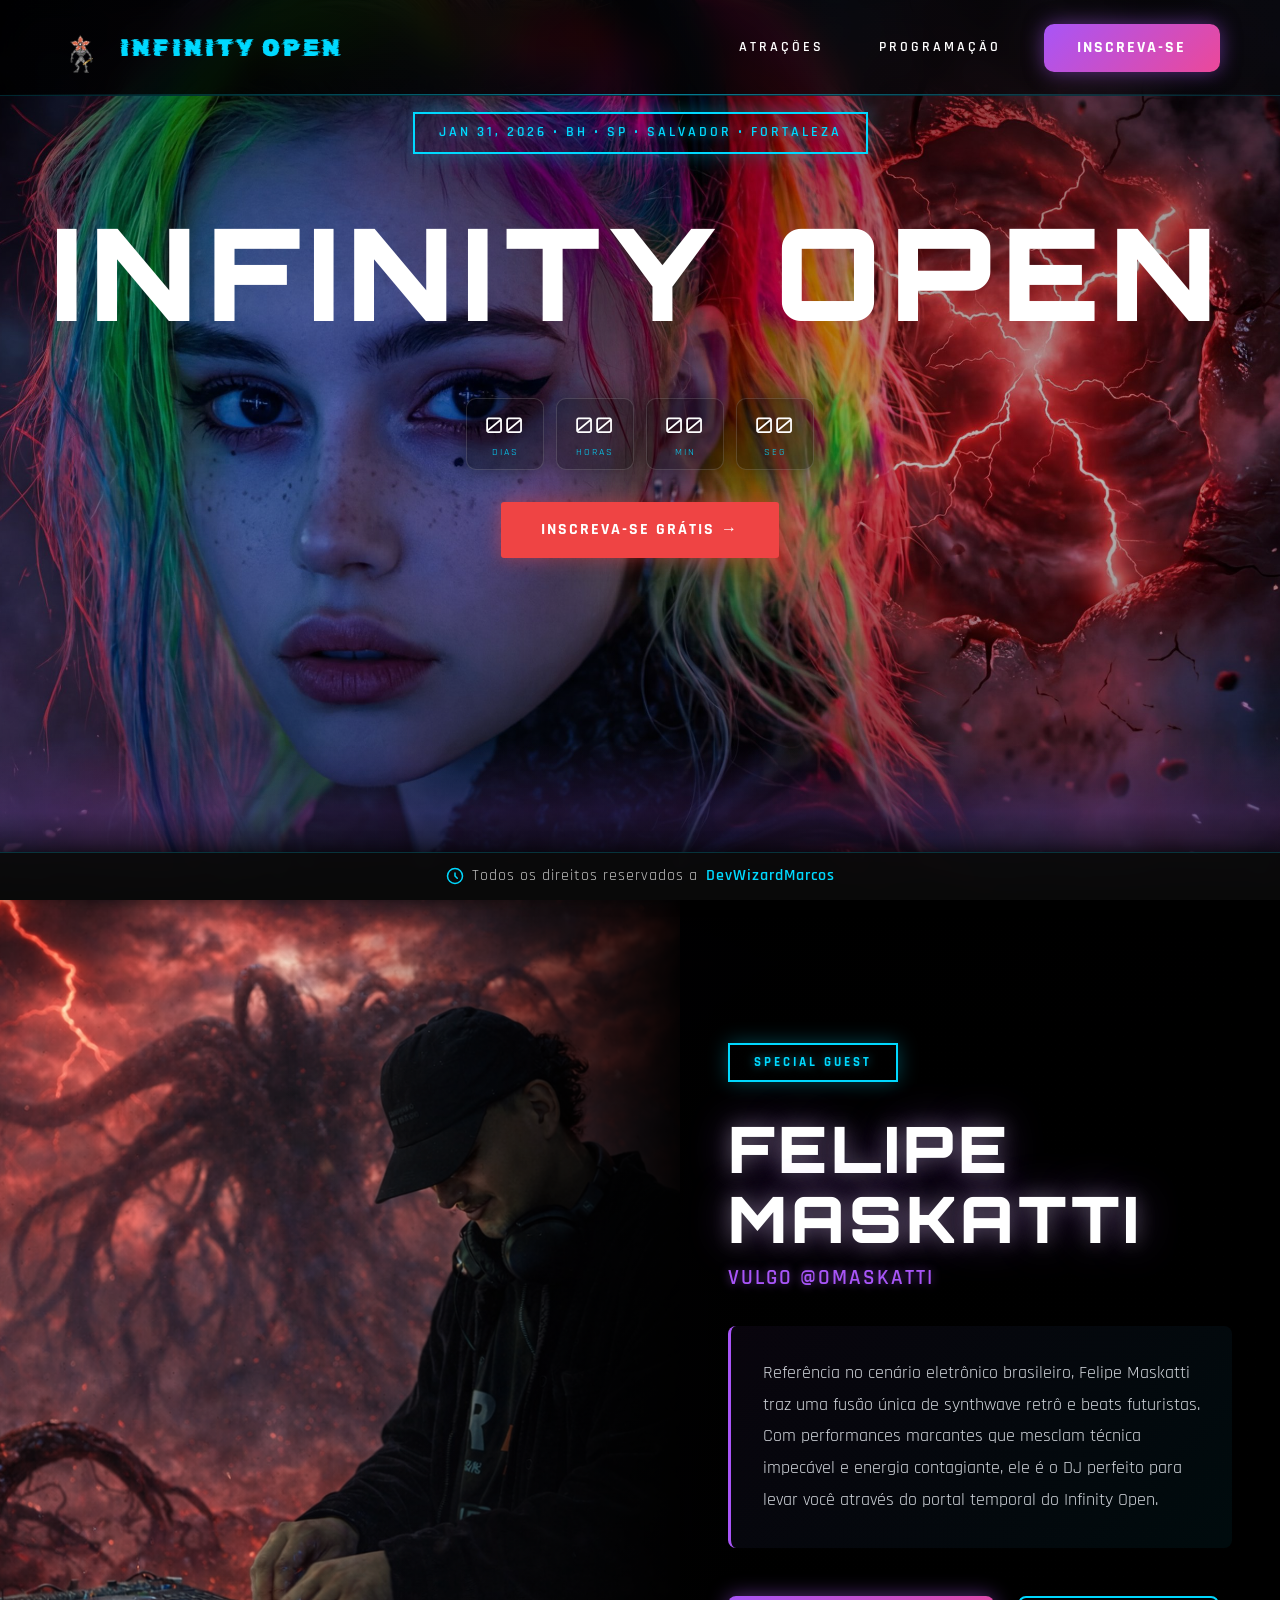
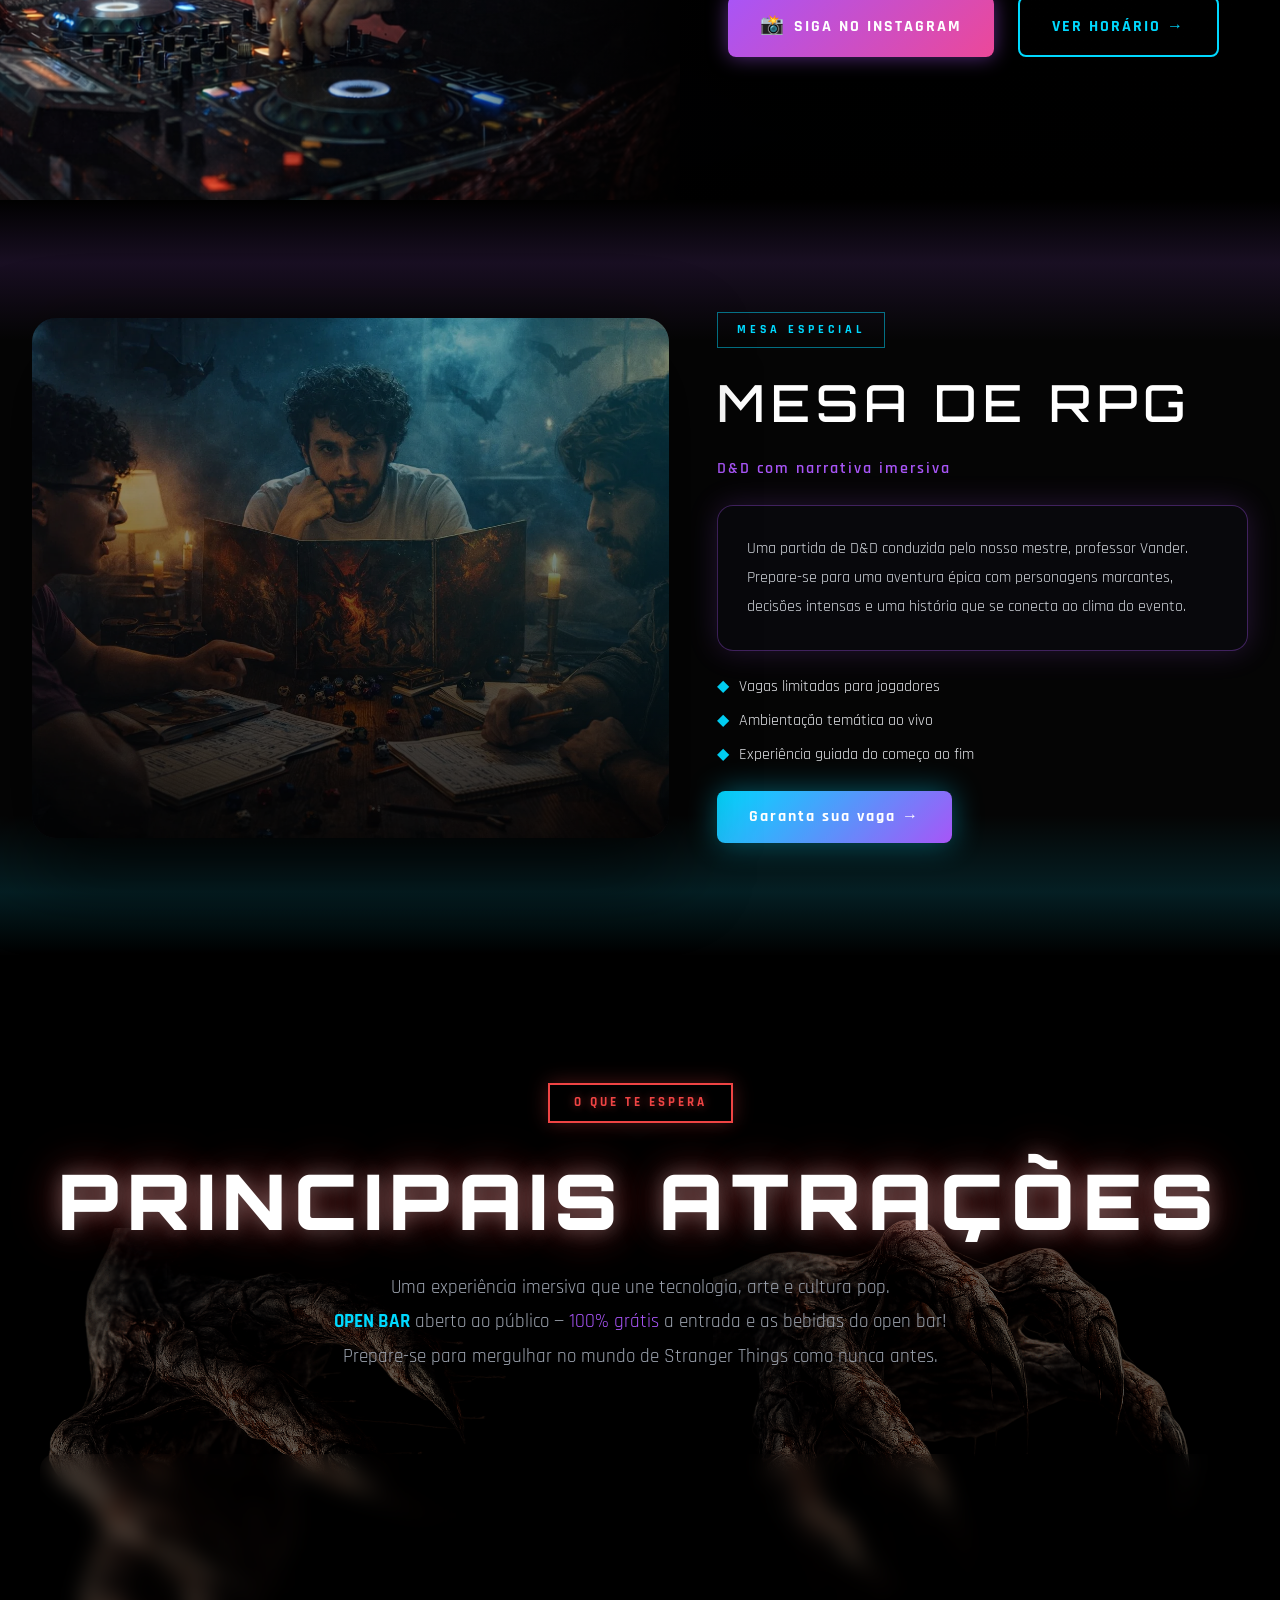
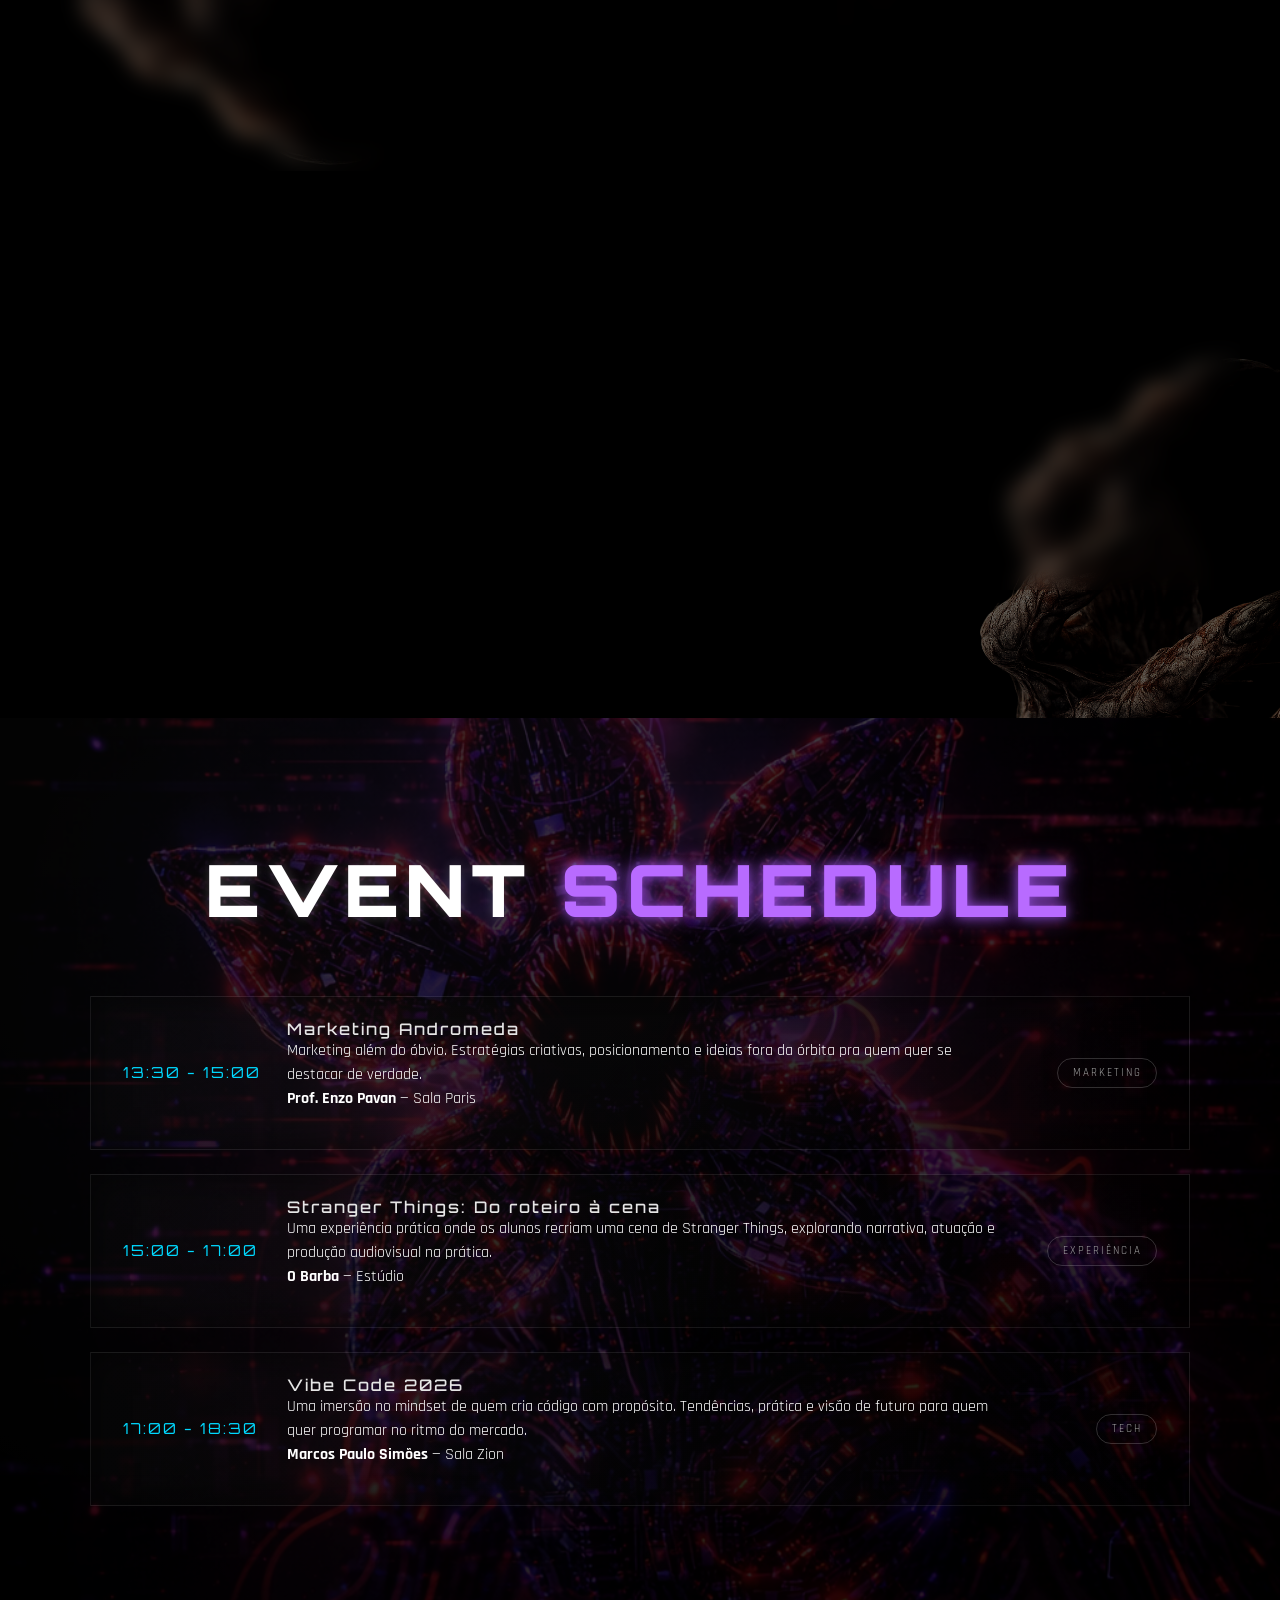
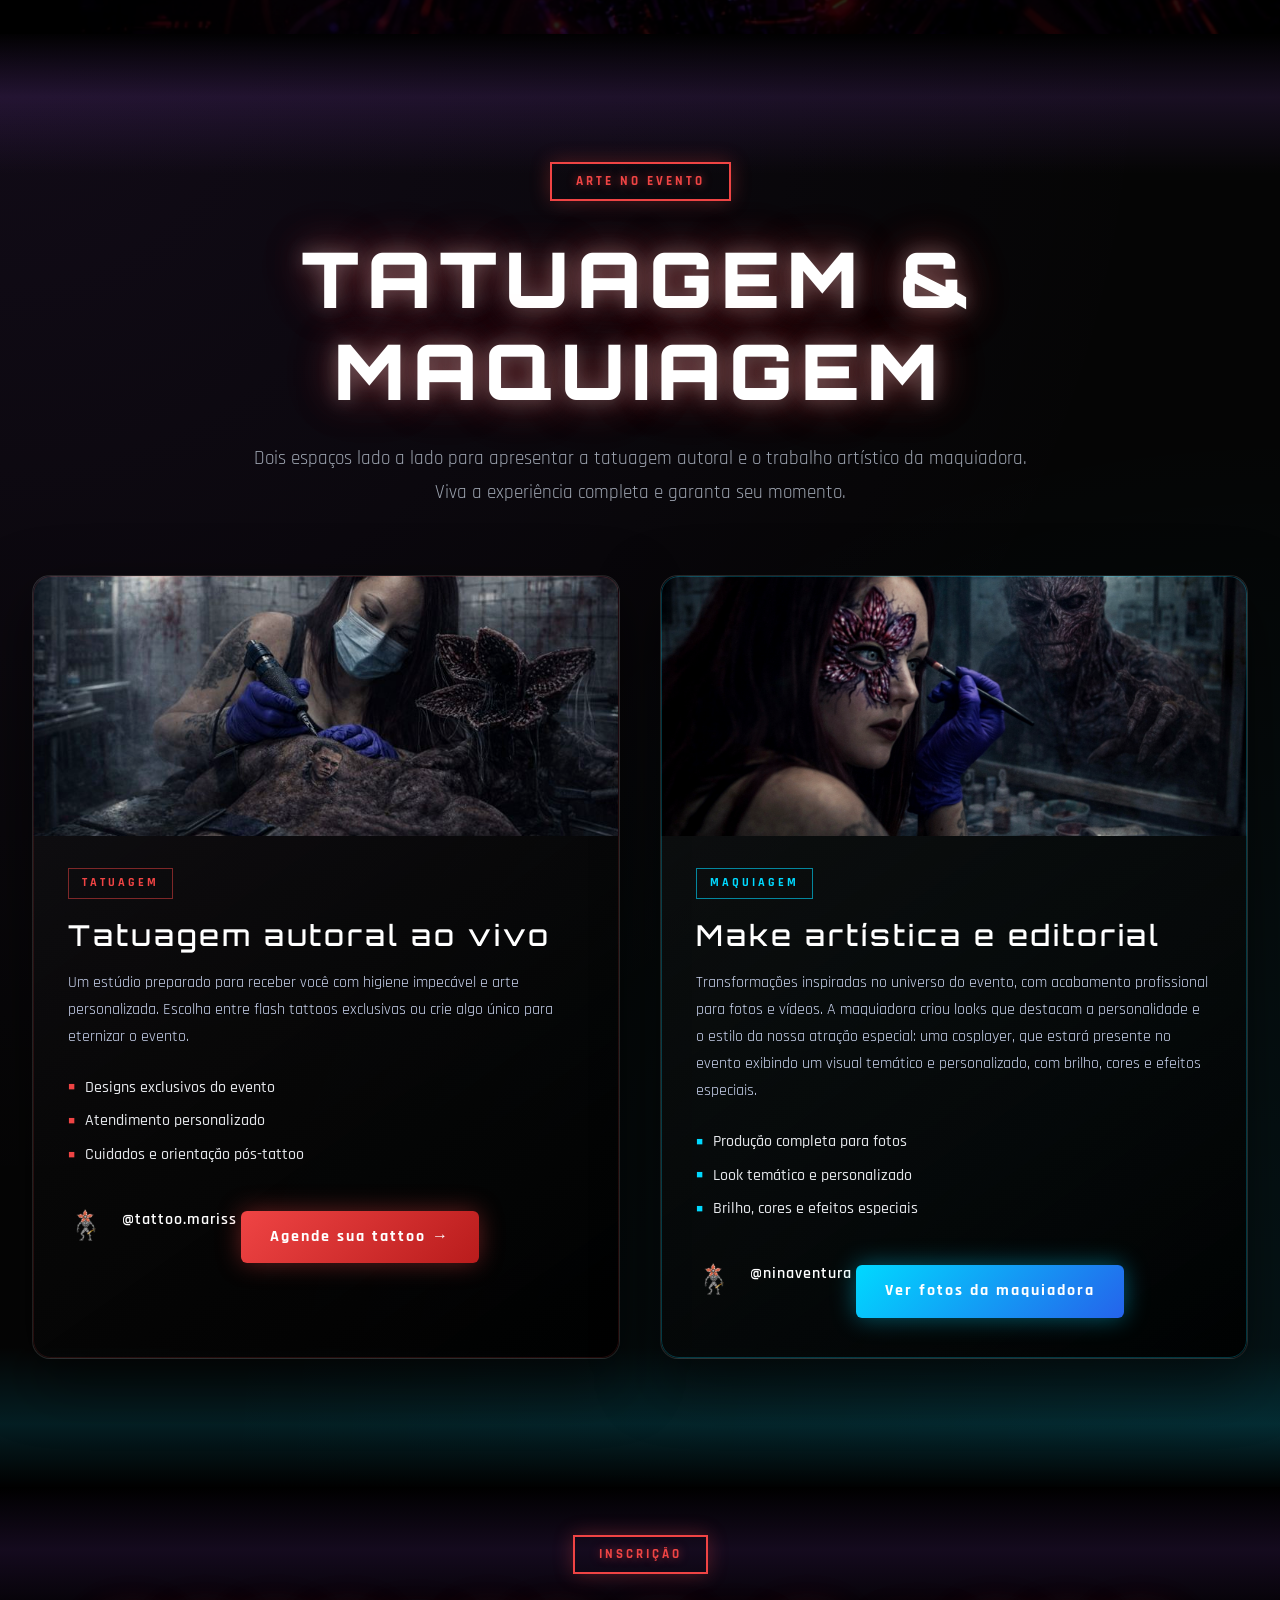
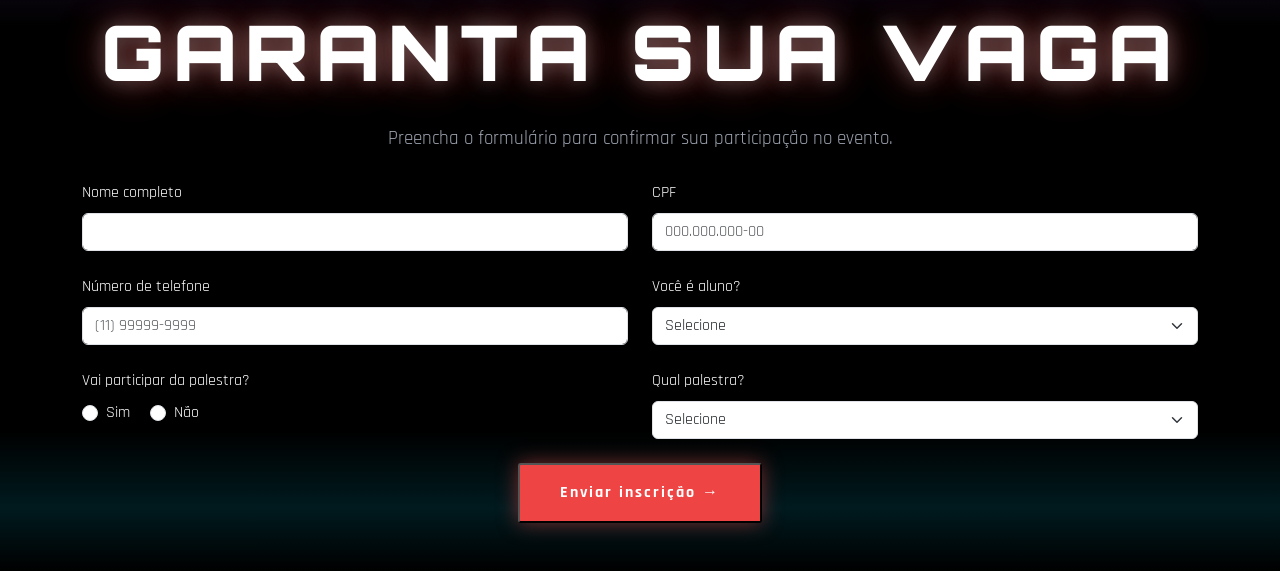
==== commit f3e96361: "Atualizar o index.html" ====
--- a/index.html
+++ b/index.html
@@ -400,9 +400,9 @@
                         <select class="form-select" id="qualPalestra" name="qualPalestra" required>
                             <option value="" selected disabled>Selecione</option>
                             <option value="nenhuma">Nenhuma</option>
-                            <option value="opening">Opening Ceremony: The Gate Opens</option>
-                            <option value="generative-ai">Generative AI in the 80s Style</option>
-                            <option value="mind-flayer">Building the Mind Flayer: Large Scale AI Agents</option>
+                            <option value="opening">Opening Ceremony: Palestra de marketing </option>
+                            <option value="generative-ai">Palestra Vibe Code </option>
+                            <option value="mind-flayer">Palestra Stranger things </option>
                         </select>
                     </div>
 
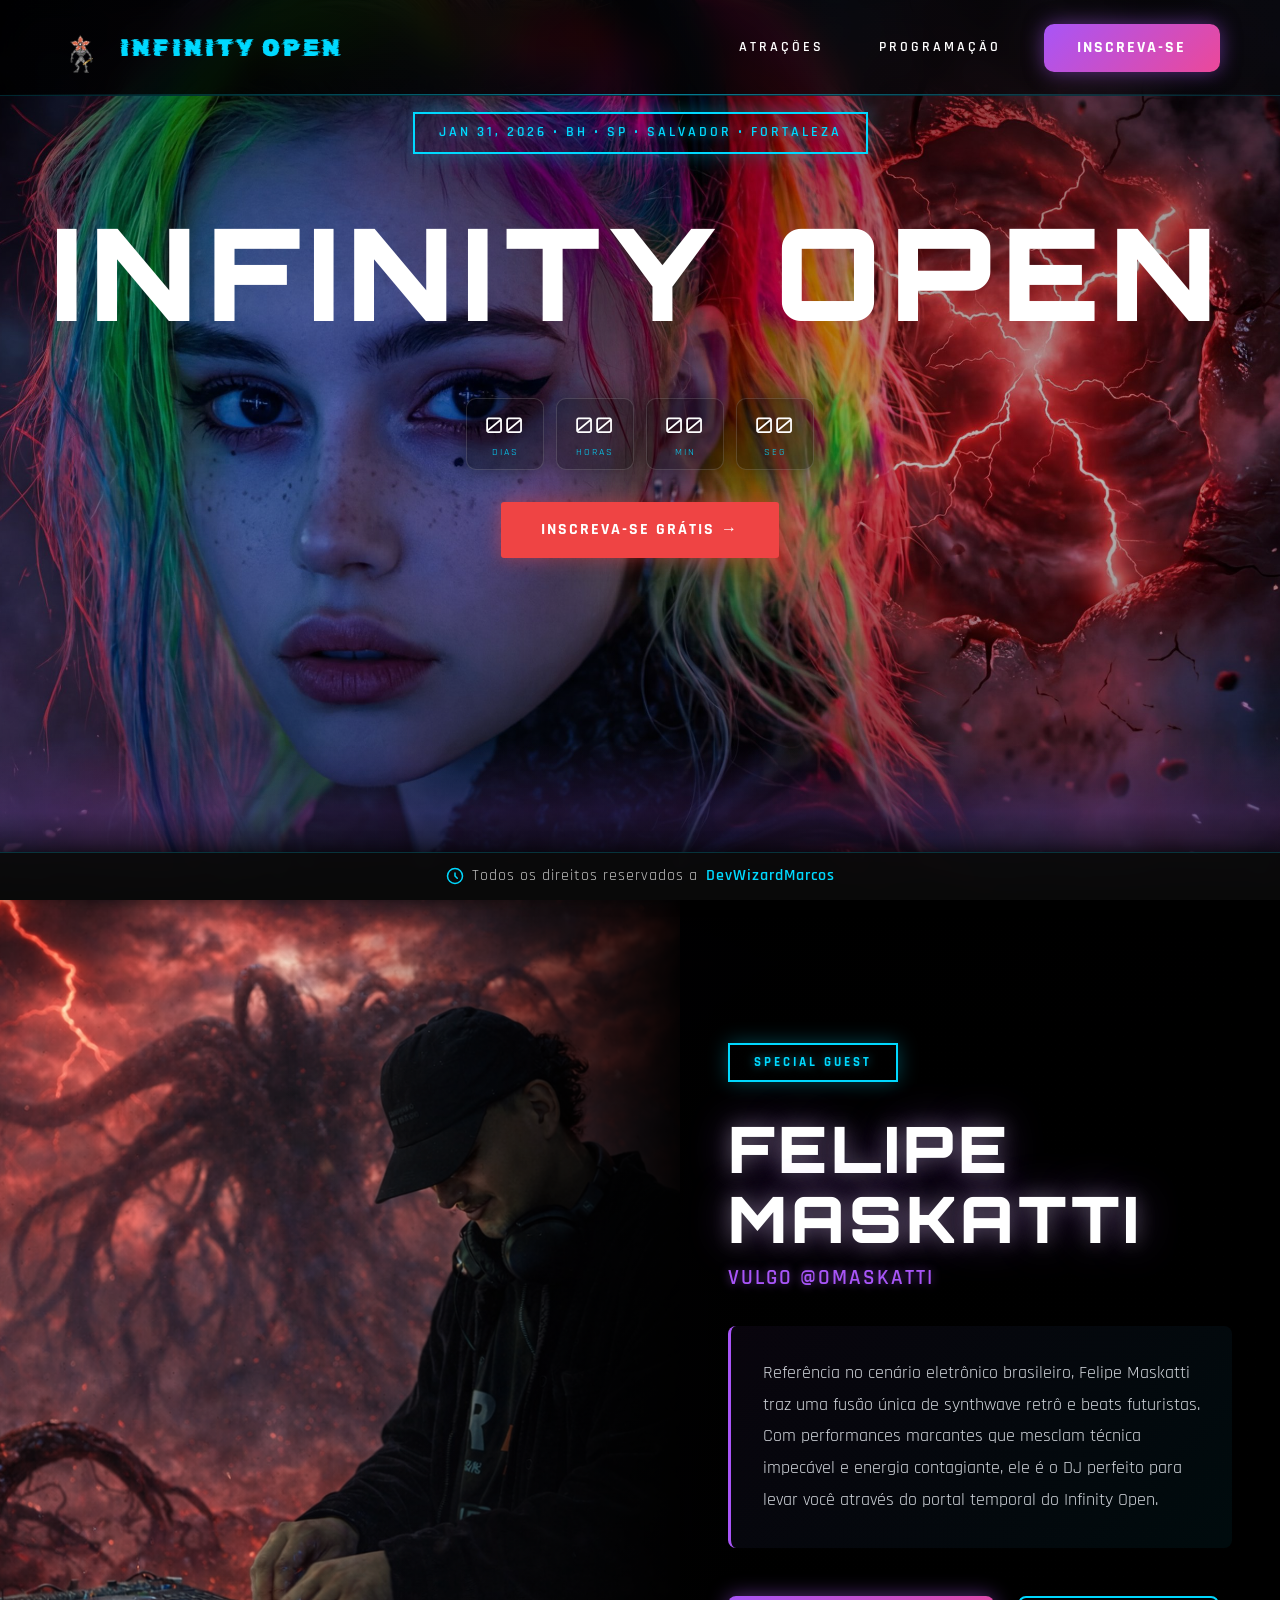
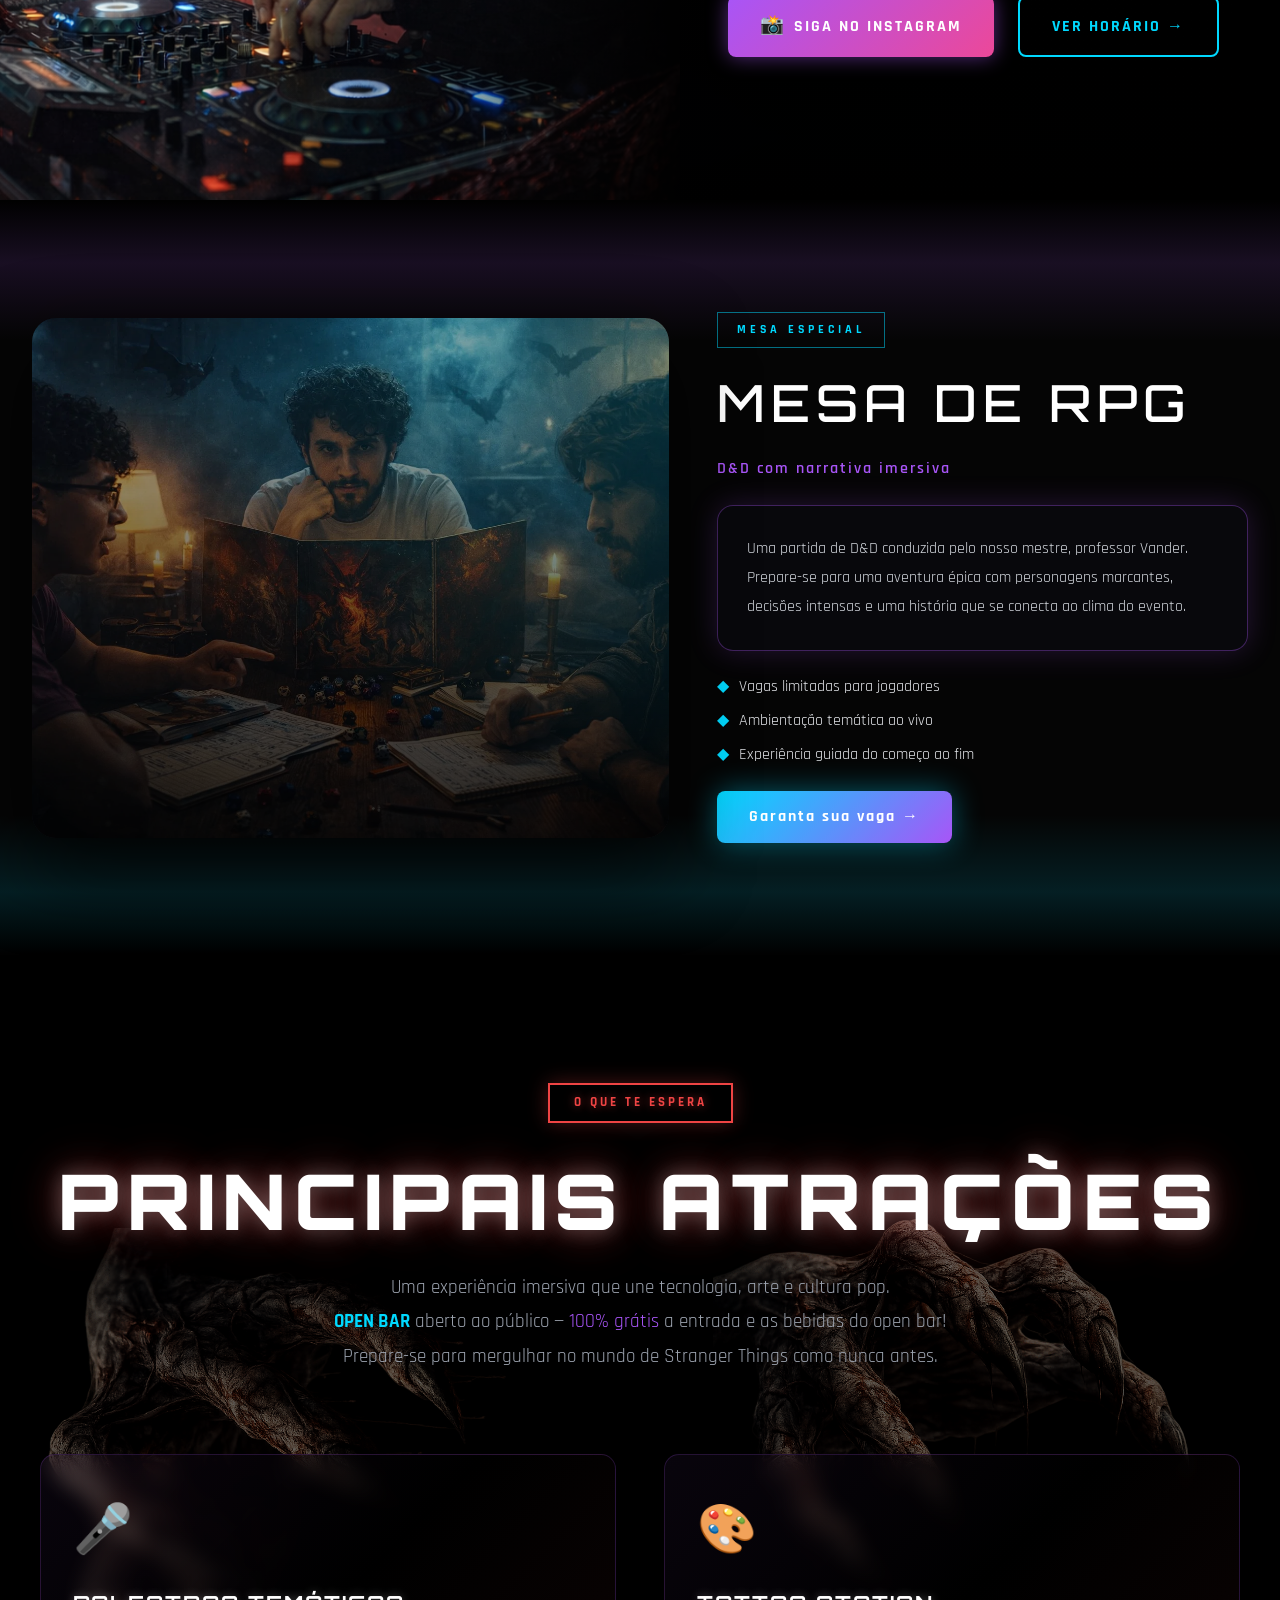
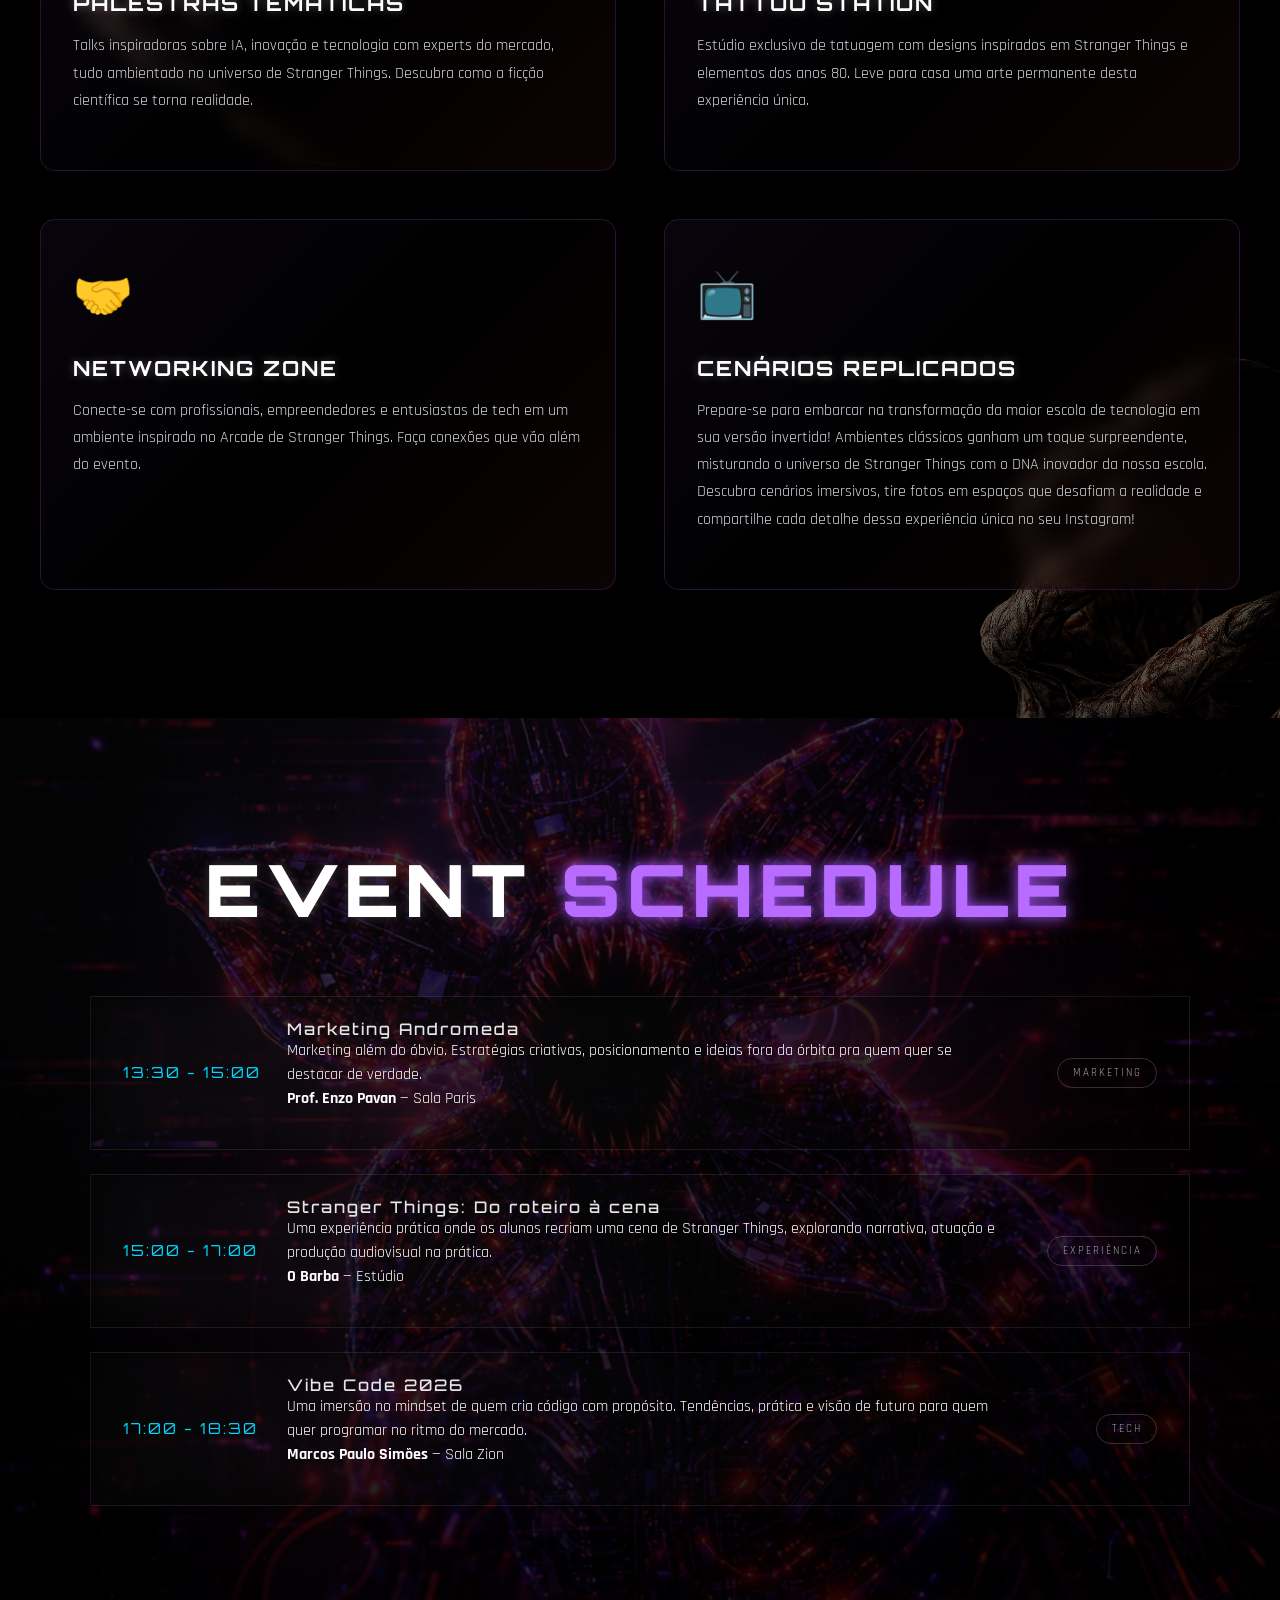
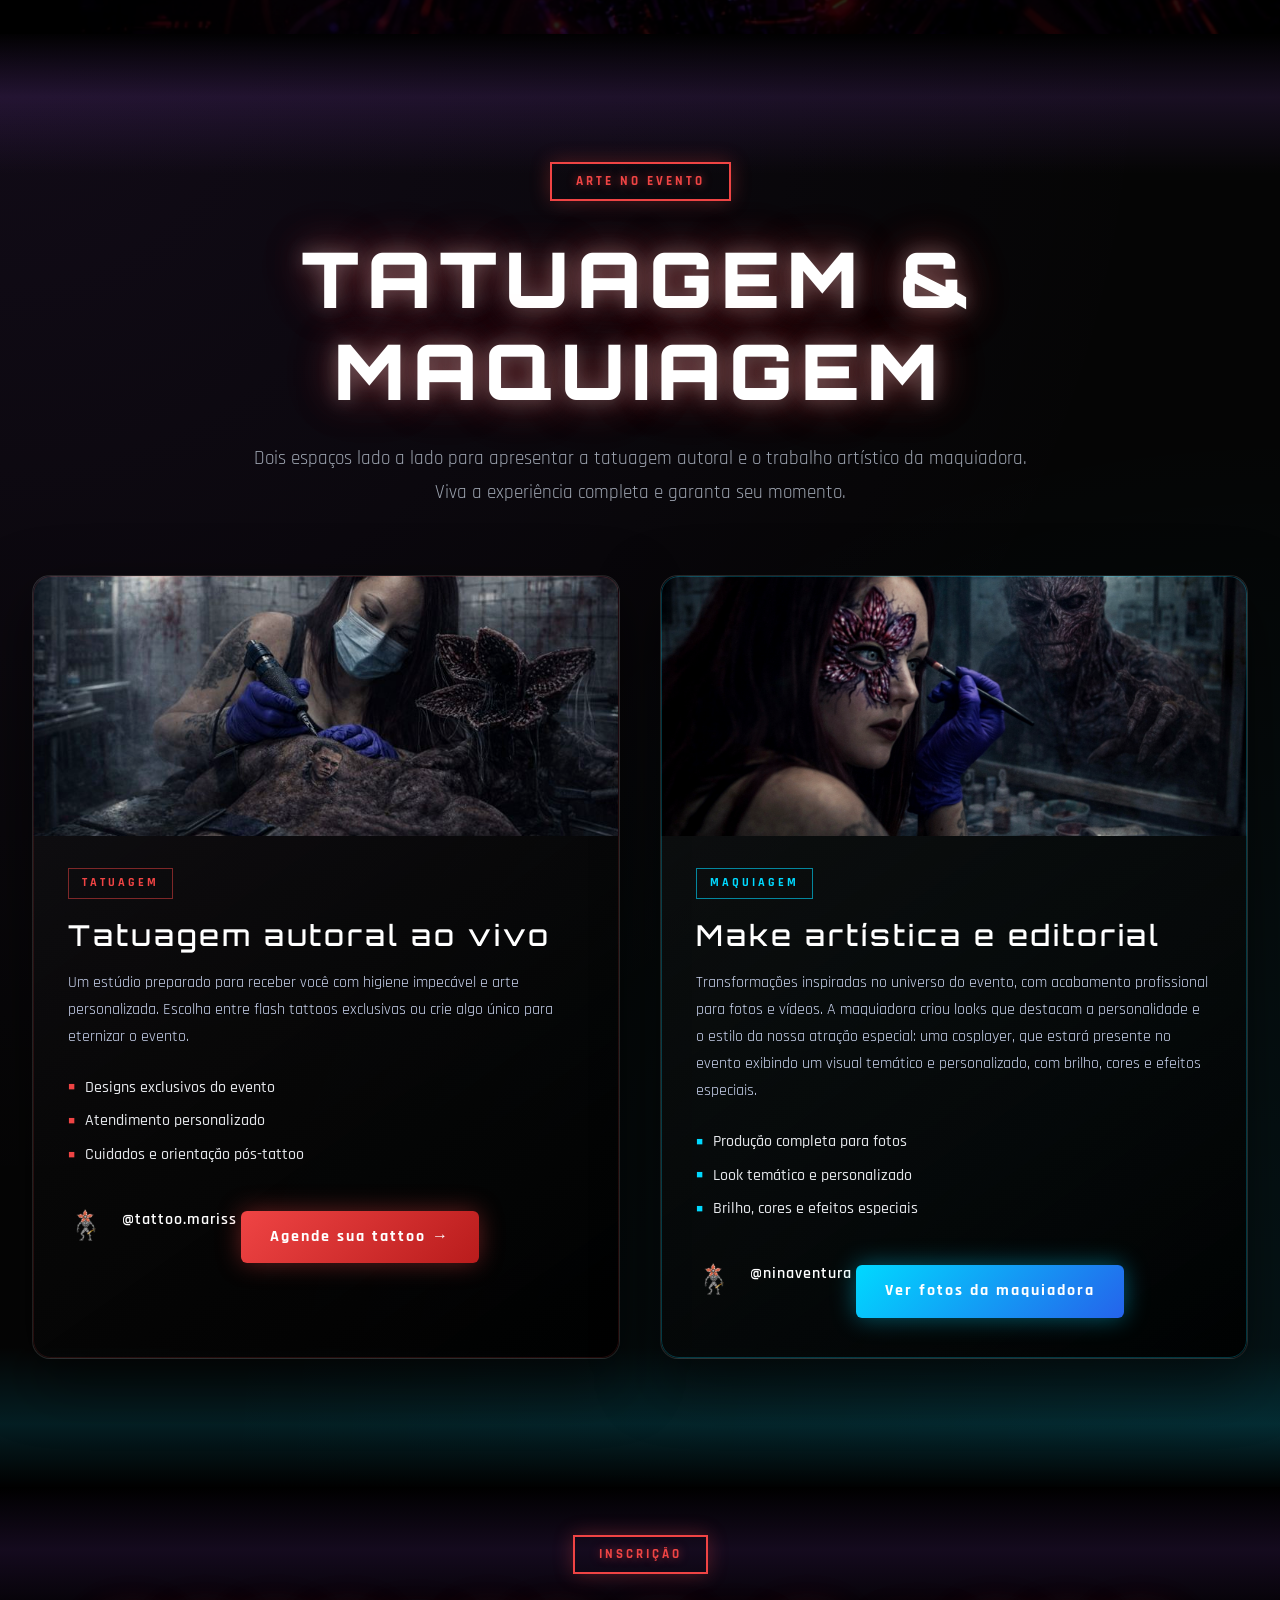
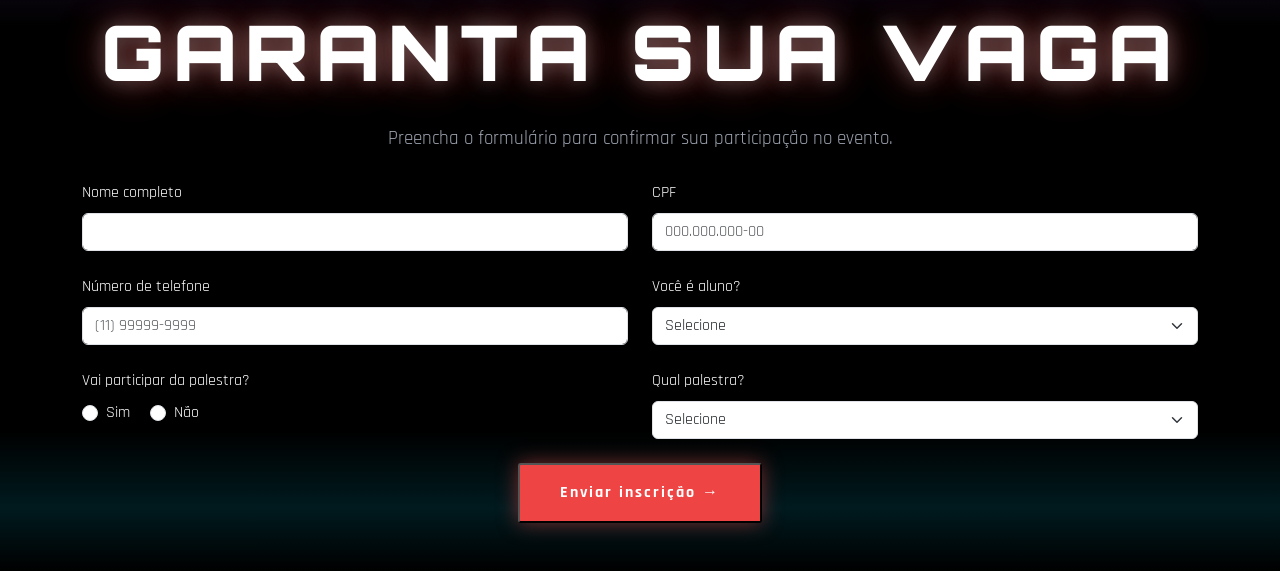
==== commit 4a61a547: "Atualizar o index.html" ====
--- a/index.html
+++ b/index.html
@@ -400,7 +400,7 @@
                         <select class="form-select" id="qualPalestra" name="qualPalestra" required>
                             <option value="" selected disabled>Selecione</option>
                             <option value="nenhuma">Nenhuma</option>
-                            <option value="opening">Opening Ceremony: Palestra de marketing </option>
+                            <option value="opening">Palestra de marketing </option>
                             <option value="generative-ai">Palestra Vibe Code </option>
                             <option value="mind-flayer">Palestra Stranger things </option>
                         </select>
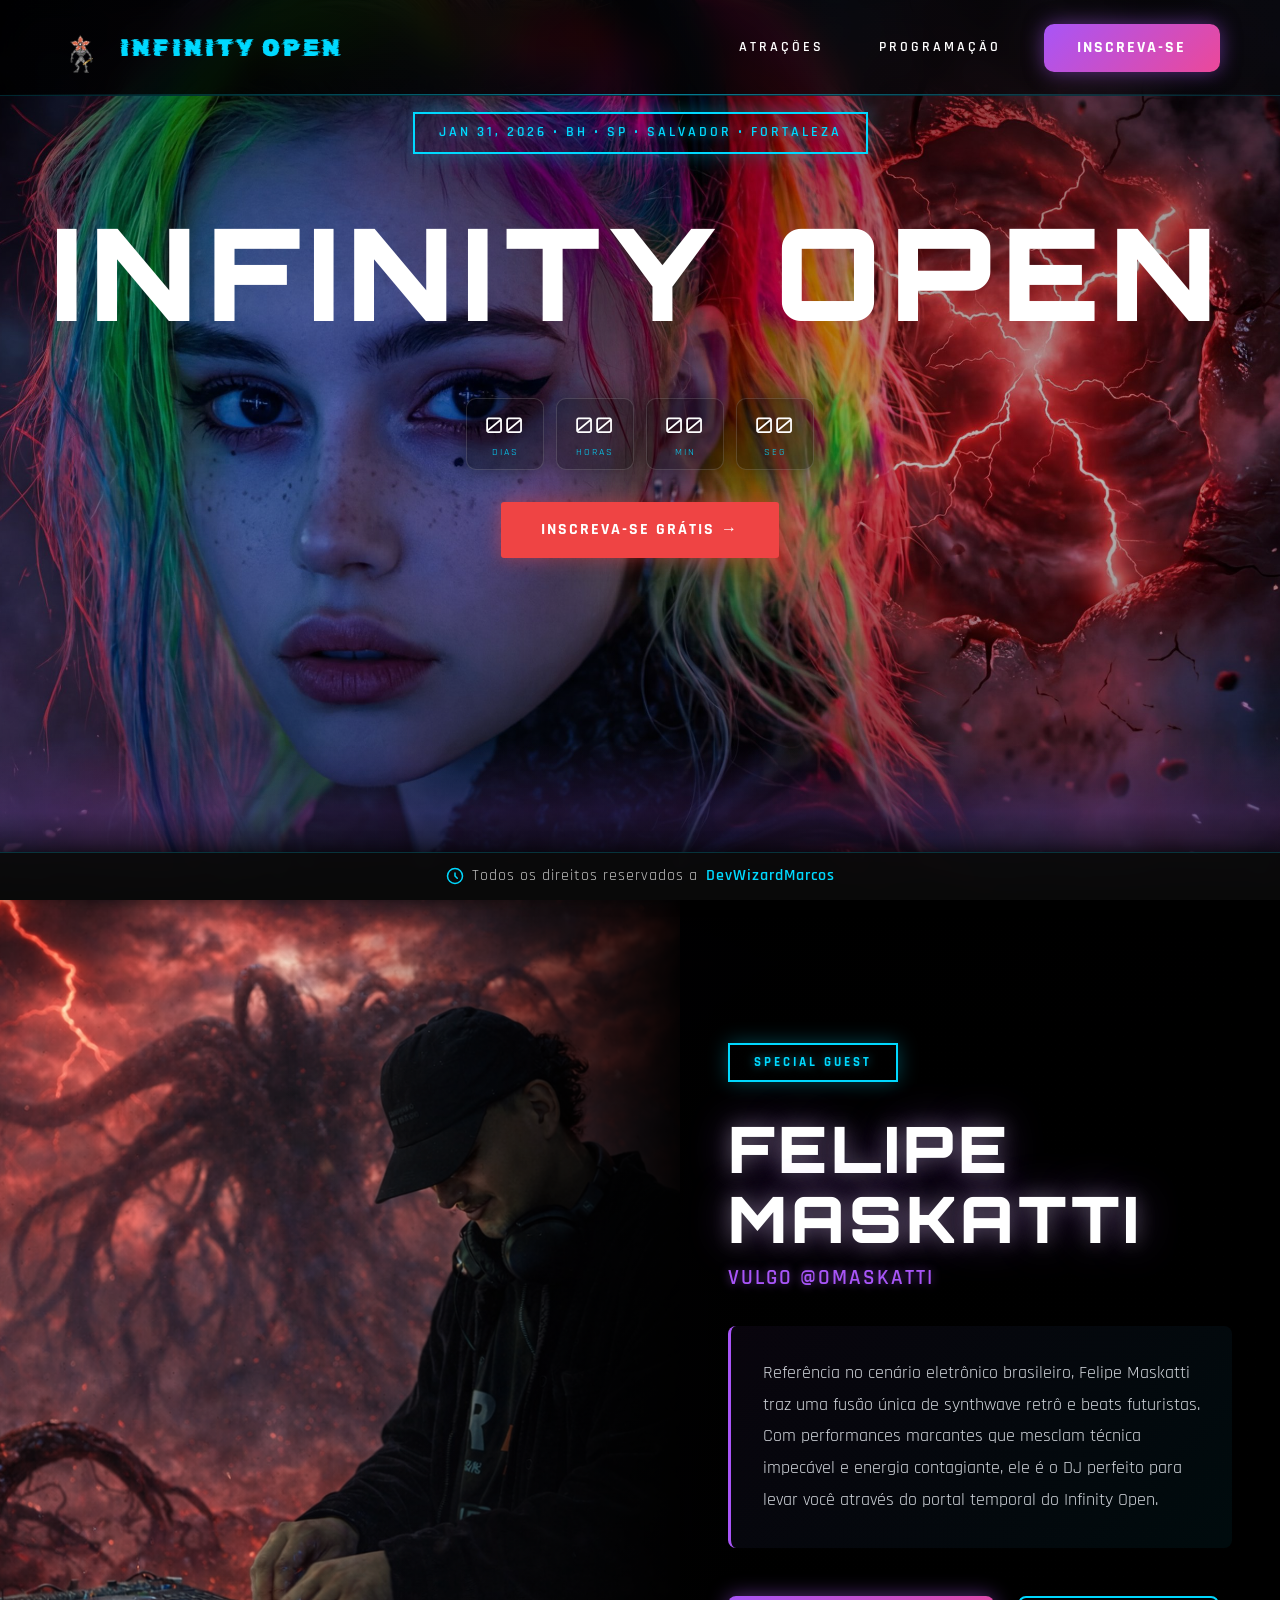
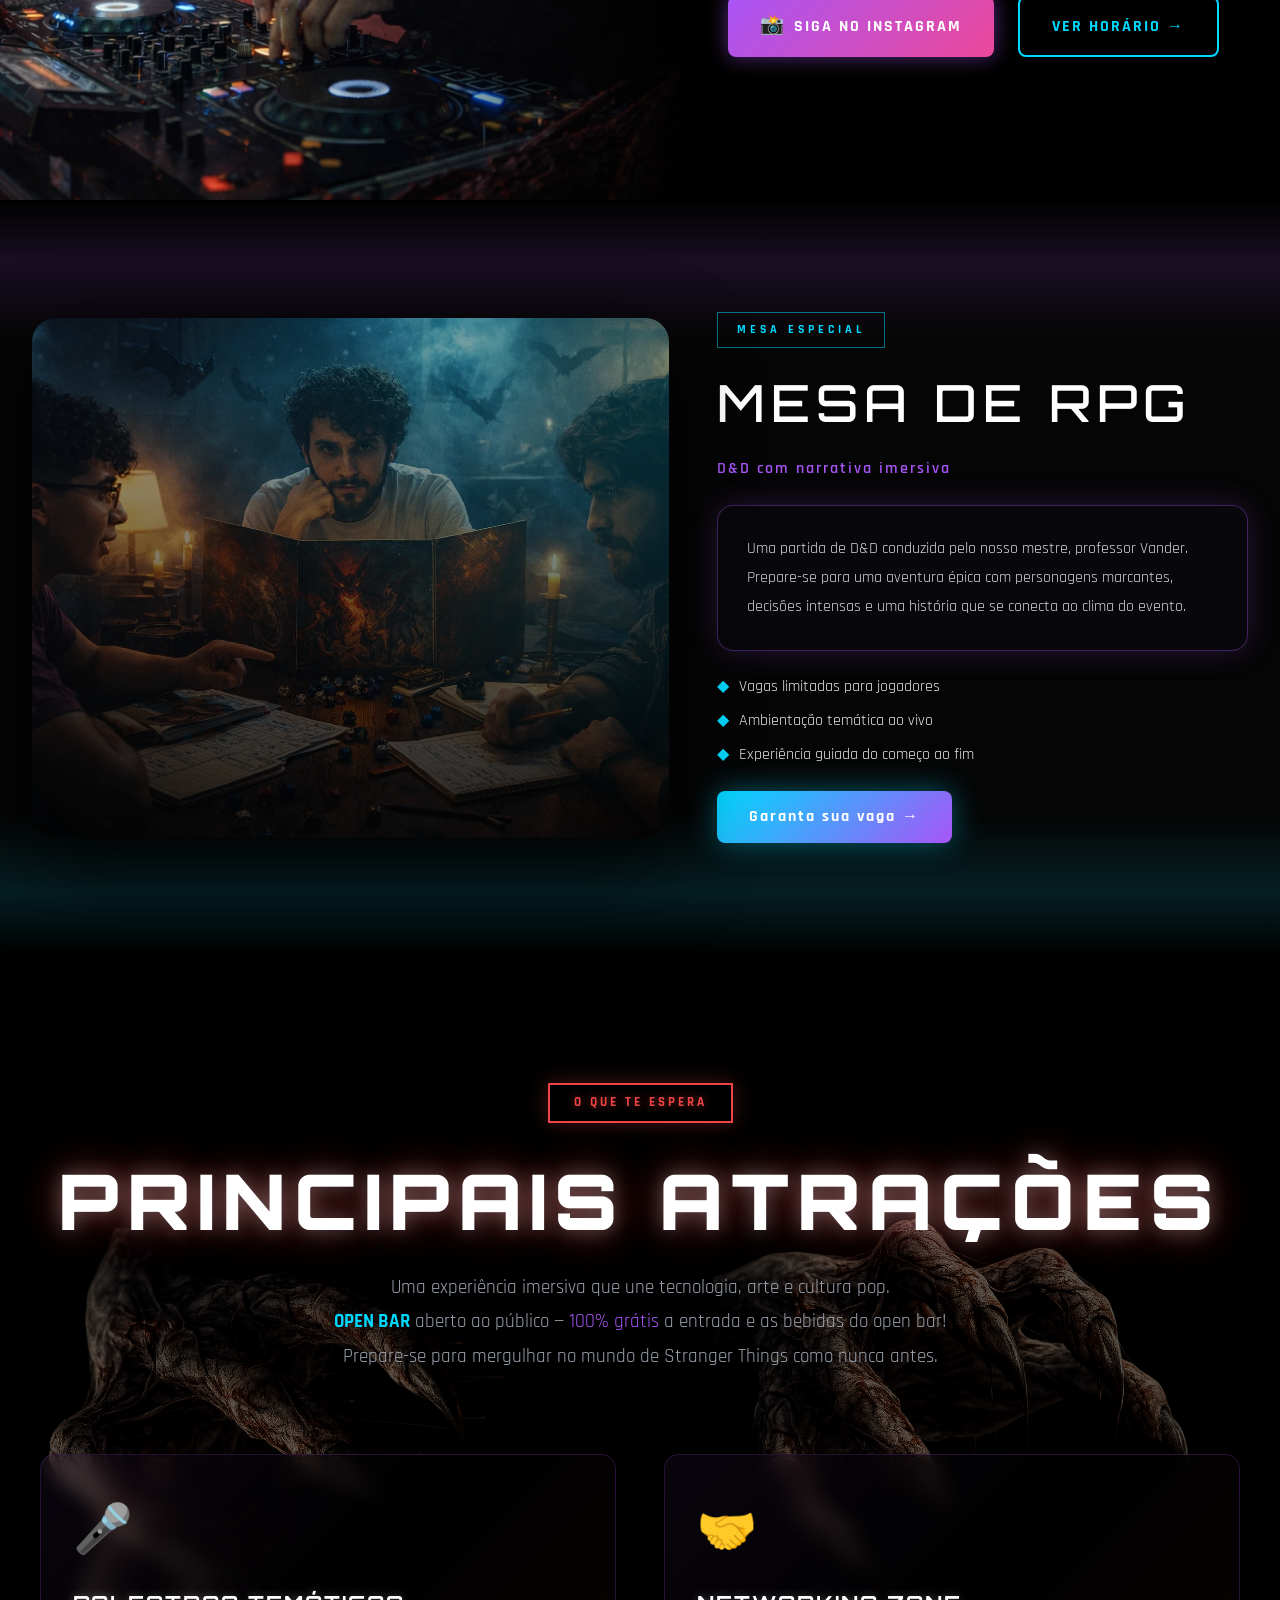
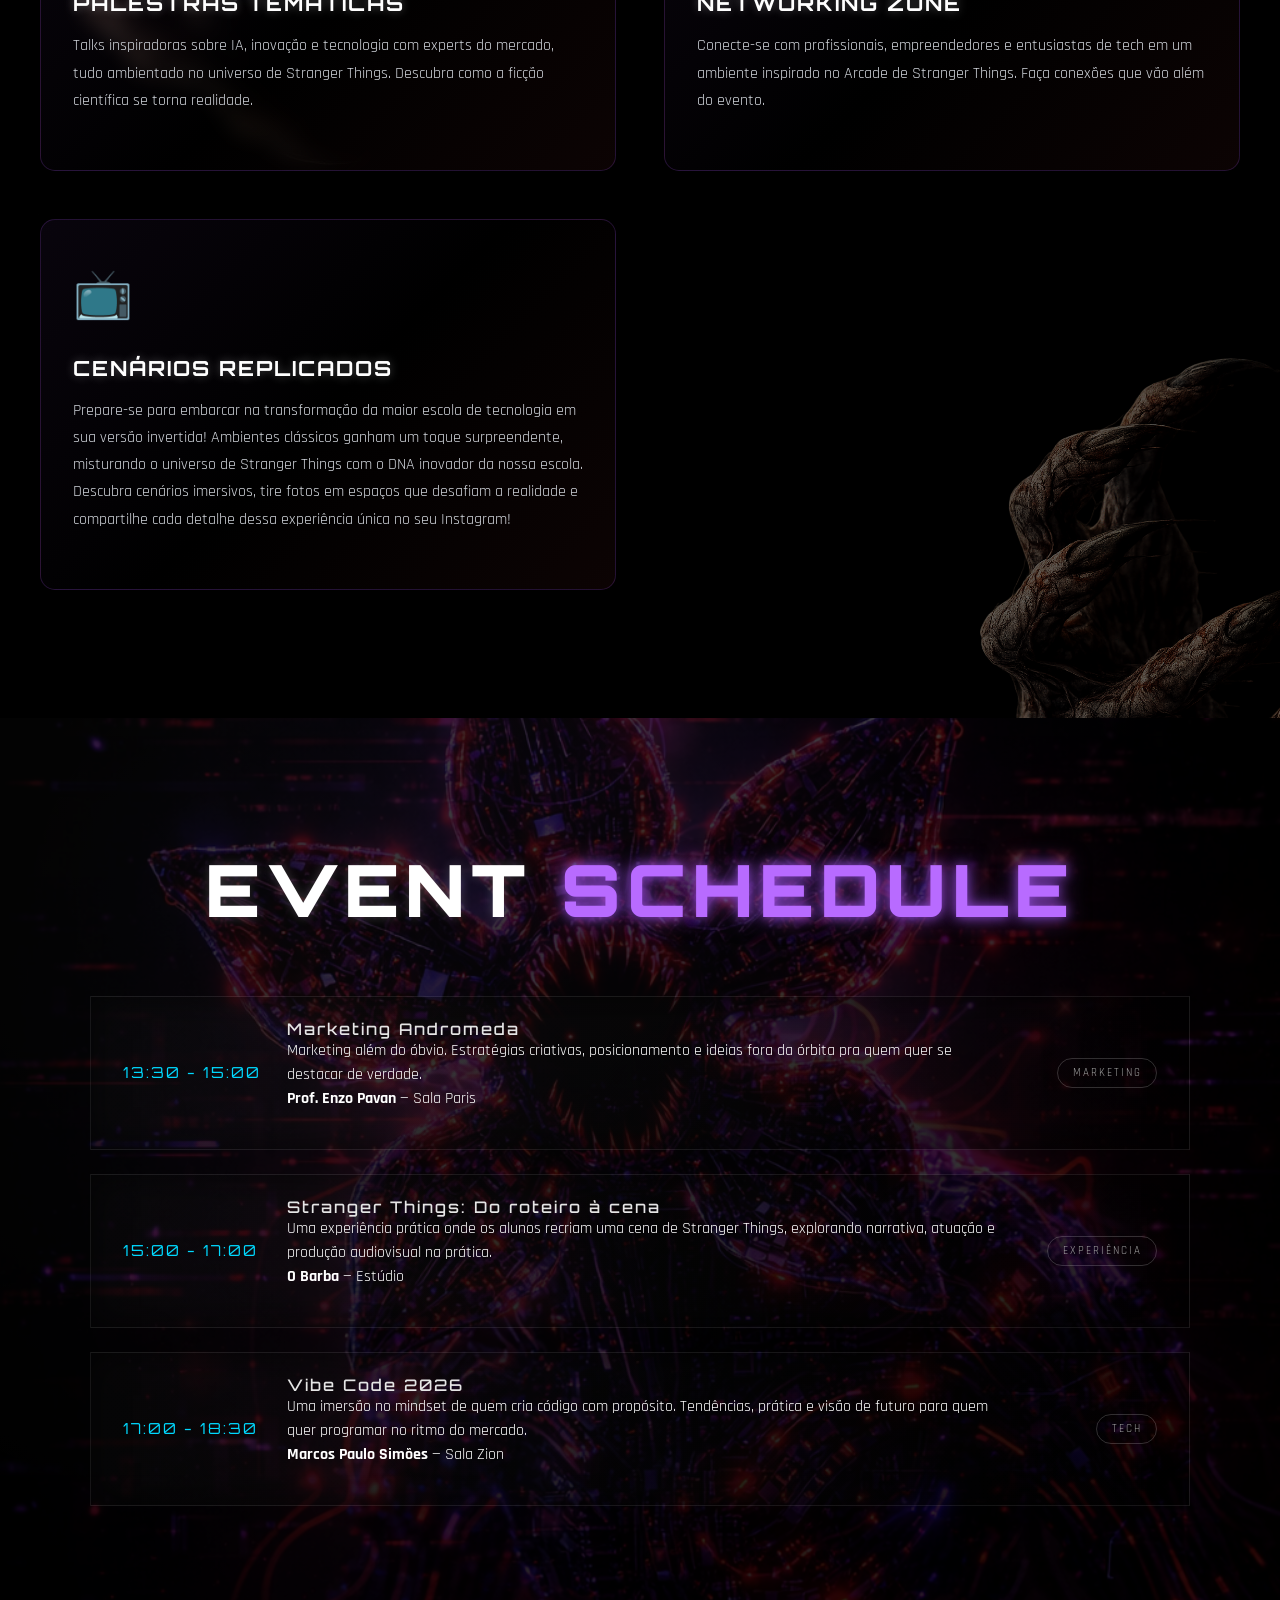
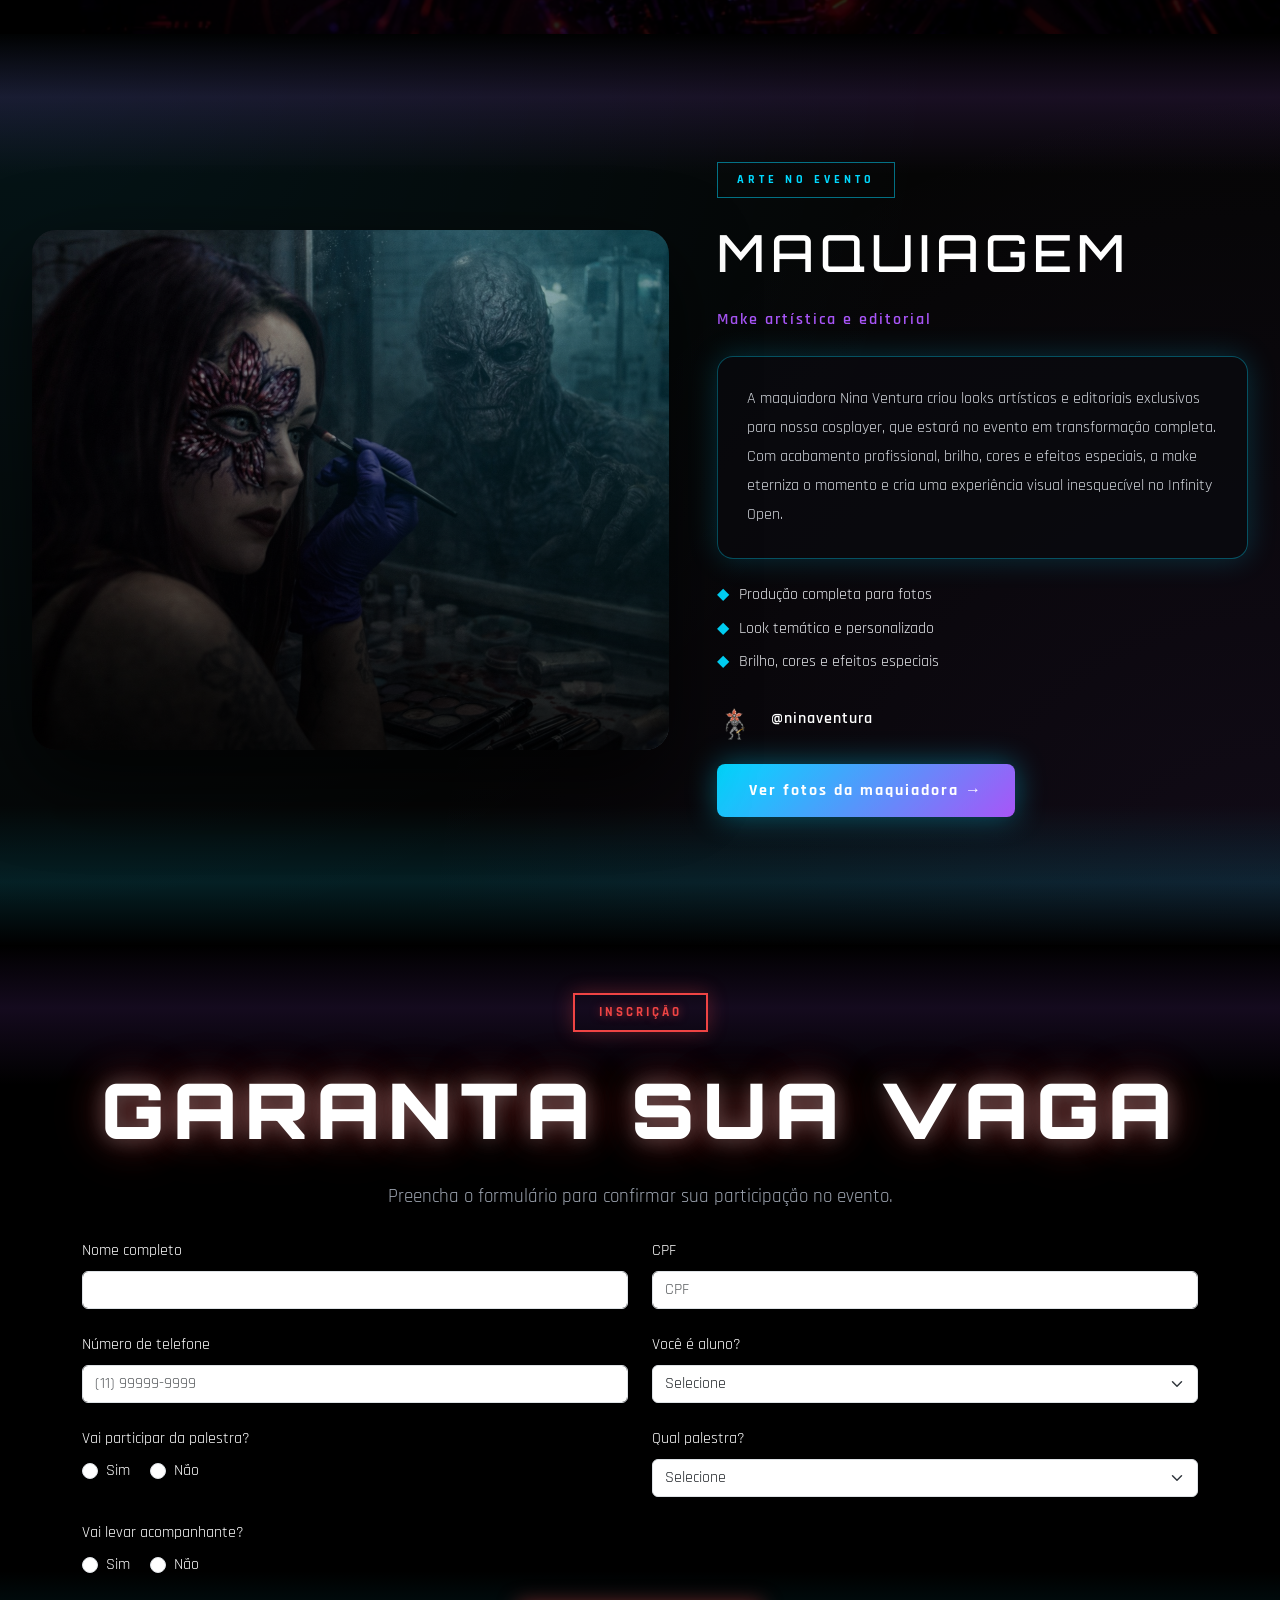
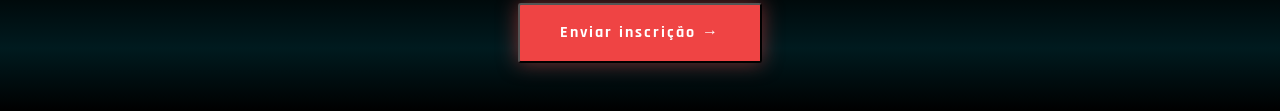
==== commit 8b5db86d: "retirando as partes de make" ====
--- a/index.html
+++ b/index.html
@@ -160,6 +160,7 @@
                     </div>
 
                     <!-- Atração 2 -->
+                    <!-- COMENTADO: Tatuadora não vai mais vir ao evento
                     <div class="attraction-card">
                         <div class="card-icon">🎨</div>
                         <h3 class="card-title">TATTOO STATION</h3>
@@ -170,6 +171,7 @@
                         </p>
                         <div class="card-glow"></div>
                     </div>
+                    -->
 
                     <!-- Atração 3 -->
                     <div class="attraction-card">
@@ -235,66 +237,36 @@
         </section>
 
         <section id="dual-artists" class="section-divider">
-            <div class="dual-container">
-                <div class="dual-header">
-                    <span class="section-tag">ARTE NO EVENTO</span>
-                    <h2 class="attractions-title">TATUAGEM & MAQUIAGEM</h2>
-                    <p class="attractions-subtitle">
-                        Dois espaços lado a lado para apresentar a tatuagem autoral e o trabalho
-                        artístico da maquiadora. Viva a experiência completa e garanta seu momento.
-                    </p>
-                </div>
-
-                <div class="dual-grid">
-                    <article class="showcase-card tattoo">
-                        <div class="showcase-media">
-                            <img src="assets/angelatatto.jpeg" alt="Arte de tatuagem em estúdio">
-                        </div>
-                        <div class="showcase-content">
-                            <span class="showcase-tag">TATUAGEM</span>
-                            <h3 class="showcase-title">Tatuagem autoral ao vivo</h3>
-                            <p class="showcase-text">
-                                Um estúdio preparado para receber você com higiene impecável e
-                                arte personalizada. Escolha entre flash tattoos exclusivas ou
-                                crie algo único para eternizar o evento.
-                            </p>
-                            <ul class="showcase-list">
-                                <li>Designs exclusivos do evento</li>
-                                <li>Atendimento personalizado</li>
-                                <li>Cuidados e orientação pós-tattoo</li>
-                            </ul>
-                            <a class="tattoo-instagram" href="https://instagram.com/tattoo.mariss" target="_blank" rel="noopener">
-                                <img src="assets/logo/demo.png" alt="Logo da tatuadora Tattoo.Mariss">
-                                <span>@tattoo.mariss</span>
-                            </a>
-                            <a href="#join" class="showcase-cta">Agende sua tattoo →</a>
-                        </div>
-                    </article>
-
-                    <article class="showcase-card makeup">
-                        <div class="showcase-media">
-                            <img src="assets/ninaMaquiadora.png" alt="Maquiagem artística em estúdio">
-                        </div>
-                        <div class="showcase-content">
-                            <span class="showcase-tag">MAQUIAGEM</span>
-                            <h3 class="showcase-title">Make artística e editorial</h3>
-                            <p class="showcase-text">
-                                Transformações inspiradas no universo do evento, com acabamento profissional para fotos e vídeos. A maquiadora criou looks que destacam a personalidade e o estilo da nossa atração especial: uma cosplayer, que estará presente no evento exibindo um visual temático e personalizado, com brilho, cores e efeitos especiais.
-                            </p>
-                            <ul class="showcase-list">
-                                <li>Produção completa para fotos</li>
-                                <li>Look temático e personalizado</li>
-                                <li>Brilho, cores e efeitos especiais</li>
-                            </ul>
-                            <a class="tattoo-instagram makeup" href="https://www.instagram.com/ninaventura_/" target="_blank" rel="noopener">
-                                <img src="assets/logo/demo.png" alt="Logo da maquiadora Nina Ventura">
-                                <span>@ninaventura</span>
-                            </a>
-                            <button type="button" class="showcase-cta" data-bs-toggle="modal" data-bs-target="#makeupModal">
-                                Ver fotos da maquiadora
-                            </button>
-                        </div>
-                    </article>
+            <div class="makeup-container">
+                <div class="makeup-image">
+                    <div class="makeup-overlay"></div>
+                </div>
+                <div class="makeup-content">
+                    <span class="makeup-tag">ARTE NO EVENTO</span>
+                    <h2 class="makeup-title">MAQUIAGEM</h2>
+                    <p class="makeup-subtitle">Make artística e editorial</p>
+                    <div class="makeup-card">
+                        <p>
+                            A maquiadora Nina Ventura criou looks artísticos e editoriais exclusivos 
+                            para nossa cosplayer, que estará no evento em transformação completa. 
+                            Com acabamento profissional, brilho, cores e efeitos especiais, a make 
+                            eterniza o momento e cria uma experiência visual inesquecível no Infinity Open.
+                        </p>
+                    </div>
+                    <ul class="makeup-highlights">
+                        <li>Produção completa para fotos</li>
+                        <li>Look temático e personalizado</li>
+                        <li>Brilho, cores e efeitos especiais</li>
+                    </ul>
+                    <div class="makeup-artist">
+                        <a class="makeup-instagram-link" href="https://www.instagram.com/ninaventura_/" target="_blank" rel="noopener">
+                            <img src="assets/logo/demo.png" alt="Logo da maquiadora Nina Ventura">
+                            <span>@ninaventura</span>
+                        </a>
+                    </div>
+                    <button type="button" class="makeup-cta" data-bs-toggle="modal" data-bs-target="#makeupModal">
+                        Ver fotos da maquiadora →
+                    </button>
                 </div>
             </div>
         </section>
@@ -337,7 +309,7 @@
                     
                     <div class="dj-info-box">
                         <div class="dj-details">
-                            <h3 class="dj-artist-name">FELIPE MASKATTI</h3>
+                            <h3 class="dj-artist-name">FELIPE MASKATTI</h2>
                             <p class="dj-aka">VULGO @OMASKATTI</p>
                             <a href="https://instagram.com/omaskatti" target="_blank" class="insta-link">
                                 📸 @omaskatti
@@ -348,6 +320,8 @@
                 </div>
             </div>
         </section> --> 
+       
+       
         <section id="join" class="py-5 section-divider">
             <div class="container">
                 <div class="text-center mb-4">
@@ -366,7 +340,7 @@
 
                     <div class="col-12 col-md-6">
                         <label for="cpf" class="form-label">CPF</label>
-                        <input type="text" class="form-control" id="cpf" name="cpf" placeholder="000.000.000-00" pattern="[0-9]{3}\.[0-9]{3}\.[0-9]{3}-[0-9]{2}" inputmode="numeric" title="Use o formato 000.000.000-00" required>
+                        <input type="text" class="form-control" id="cpf" name="cpf" placeholder="CPF" inputmode="numeric" required>
                     </div>
 
                     <div class="col-12 col-md-6">
@@ -400,12 +374,38 @@
                         <select class="form-select" id="qualPalestra" name="qualPalestra" required>
                             <option value="" selected disabled>Selecione</option>
                             <option value="nenhuma">Nenhuma</option>
-                            <option value="opening">Palestra de marketing </option>
-                            <option value="generative-ai">Palestra Vibe Code </option>
-                            <option value="mind-flayer">Palestra Stranger things </option>
+                            <option value="marketing-andromeda">Marketing Andromeda</option>
+                            <option value="stranger-things-roteiro">Stranger Things: Do roteiro à cena</option>
+                            <option value="vibe-code-2026">Vibe Code 2026</option>
                         </select>
                     </div>
 
+                    <div class="col-12 col-md-6">
+                        <label class="form-label d-block">Vai levar acompanhante?</label>
+                        <div class="form-check form-check-inline">
+                            <input class="form-check-input" type="radio" name="temAcompanhante" id="acompanhanteSim" value="sim" required onchange="toggleAcompanhante()">
+                            <label class="form-check-label" for="acompanhanteSim">Sim</label>
+                        </div>
+                        <div class="form-check form-check-inline">
+                            <input class="form-check-input" type="radio" name="temAcompanhante" id="acompanhanteNao" value="nao" required onchange="toggleAcompanhante()">
+                            <label class="form-check-label" for="acompanhanteNao">Não</label>
+                        </div>
+                    </div>
+
+                    <div id="acompanhanteSection" class="col-12 col-md-6" style="display: none;">
+                        <label for="nomeAcompanhante" class="form-label">Nome do acompanhante</label>
+                        <input type="text" class="form-control" id="nomeAcompanhante" name="nomeAcompanhante">
+                    </div>
+
+                    <div id="cpfAcompanhanteSection" class="col-12 col-md-6" style="display: none;">
+                        <label for="cpfAcompanhante" class="form-label">CPF do acompanhante</label>
+                        <input type="text" class="form-control" id="cpfAcompanhante" name="cpfAcompanhante" placeholder="CPF" inputmode="numeric">
+                    </div>
+
+                    <div id="telefoneAcompanhanteSection" class="col-12 col-md-6" style="display: none;">
+                        <label for="telefoneAcompanhante" class="form-label">Telefone do acompanhante</label>
+                        <input type="tel" class="form-control" id="telefoneAcompanhante" name="telefoneAcompanhante" placeholder="(11) 99999-9999">
+                    </div>
                     <div class="col-12 text-center">
                         <button type="submit" class="btn-reserve">Enviar inscrição →</button>
                     </div>
@@ -440,18 +440,6 @@
         </div>
     </div>
 
-
-
-<!-- Google tag (gtag.js) -->
-<script async src="https://www.googletagmanager.com/gtag/js?id=G-7ZSDY4W96G"></script>
-<script>
-  window.dataLayer = window.dataLayer || [];
-  function gtag(){dataLayer.push(arguments);}
-  gtag('js', new Date());
-
-  gtag('config', 'G-7ZSDY4W96G');
-</script>
-    
     
     <script src="js/script.js"></script>
 
@@ -464,5 +452,4 @@
 
 
 </body>
-
-</html>
+</html>
--- a/css/style.css
+++ b/css/style.css
@@ -614,105 +614,105 @@
 
 /* ===== SEÇÃO TATUAGEM & MAQUIAGEM ===== */
 #dual-artists {
-    background: radial-gradient(circle at top left, rgba(168, 85, 247, 0.08), transparent 60%),
-        radial-gradient(circle at bottom right, rgba(0, 217, 255, 0.08), transparent 55%),
+    background: radial-gradient(circle at top left, rgba(0, 217, 255, 0.08), transparent 60%),
+        radial-gradient(circle at bottom right, rgba(168, 85, 247, 0.08), transparent 55%),
         #050505;
     padding: 8rem 2rem;
     position: relative;
-}
-
-.dual-container {
-    max-width: 1300px;
+    overflow: hidden;
+}
+
+.makeup-container {
+    max-width: 1400px;
     margin: 0 auto;
-}
-
-.dual-header {
-    text-align: center;
-    margin-bottom: 4rem;
-}
-
-.dual-grid {
     display: grid;
-    grid-template-columns: repeat(2, minmax(0, 1fr));
-    gap: 2.5rem;
-}
-
-.showcase-card {
-    background: linear-gradient(145deg, rgba(255, 255, 255, 0.04), rgba(0, 0, 0, 0.9));
-    border: 1px solid rgba(255, 255, 255, 0.12);
-    border-radius: 18px;
-    overflow: hidden;
-    box-shadow: 0 20px 60px rgba(0, 0, 0, 0.5);
+    grid-template-columns: 1.2fr 1fr;
+    gap: 3rem;
+    align-items: center;
+}
+
+.makeup-image {
+    min-height: 520px;
+    border-radius: 24px;
+    background: url('../assets/ninaMaquiadora.png') center/cover no-repeat;
+    position: relative;
+    box-shadow: 0 30px 80px rgba(0, 0, 0, 0.7);
+}
+
+.makeup-overlay {
+    position: absolute;
+    inset: 0;
+    border-radius: 24px;
+    background: radial-gradient(circle at top right, rgba(0, 217, 255, 0.2), transparent 60%),
+        linear-gradient(to bottom, rgba(0, 0, 0, 0.2), rgba(0, 0, 0, 0.8));
+}
+
+.makeup-content {
     display: flex;
     flex-direction: column;
-    position: relative;
-}
-
-.showcase-card::after {
-    content: '';
-    position: absolute;
-    inset: 0;
-    border-radius: 18px;
-    border: 1px solid rgba(239, 68, 68, 0.2);
-    pointer-events: none;
-    opacity: 0.7;
-}
-
-.showcase-card.makeup::after {
-    border-color: rgba(0, 217, 255, 0.35);
-}
-
-.showcase-media img {
-    width: 100%;
-    height: 260px;
-    object-fit: cover;
-    display: block;
-    filter: saturate(1.1) contrast(1.05);
-}
-
-.showcase-content {
-    padding: 2rem 2.2rem 2.4rem;
-}
-
-.showcase-tag {
+    gap: 1.5rem;
+}
+
+.makeup-tag {
     display: inline-block;
     font-size: 0.75rem;
-    letter-spacing: 3px;
+    letter-spacing: 4px;
     font-weight: 700;
-    color: var(--redColor);
-    border: 1px solid rgba(239, 68, 68, 0.5);
-    padding: 0.35rem 0.8rem;
-    margin-bottom: 1.2rem;
-    text-transform: uppercase;
-}
-
-.showcase-card.makeup .showcase-tag {
     color: var(--cyanColor);
-    border-color: rgba(0, 217, 255, 0.6);
-}
-
-.showcase-title {
+    border: 1px solid rgba(0, 217, 255, 0.5);
+    padding: 0.5rem 1.2rem;
+    width: fit-content;
+}
+
+.makeup-title {
     font-family: 'Orbitron', sans-serif;
-    font-size: 1.8rem;
-    letter-spacing: 3px;
-    margin-bottom: 1rem;
-}
-
-.showcase-text {
-    color: #cbd5f0;
-    line-height: 1.7;
-}
-
-.showcase-list {
+    font-size: clamp(2.5rem, 4vw, 4rem);
+    letter-spacing: 6px;
+    margin: 0;
+}
+
+.makeup-subtitle {
+    color: var(--pinkColor);
+    font-weight: 600;
+    letter-spacing: 2px;
+    margin: 0;
+}
+
+.makeup-card {
+    background: rgba(10, 10, 15, 0.85);
+    border: 1px solid rgba(0, 217, 255, 0.35);
+    padding: 1.8rem;
+    border-radius: 16px;
+    box-shadow: 0 0 30px rgba(0, 217, 255, 0.2);
+}
+
+.makeup-card p {
+    margin: 0;
+    color: #d1d5db;
+    line-height: 1.8;
+}
+
+.makeup-highlights {
     list-style: none;
+    padding: 0;
+    margin: 0;
     display: grid;
     gap: 0.6rem;
-    margin: 1.6rem 0 2rem;
-    padding: 0;
     color: #e5e7eb;
 }
 
-.tattoo-instagram {
+.makeup-highlights li::before {
+    content: '◆';
+    color: var(--cyanColor);
+    margin-right: 0.6rem;
+}
+
+.makeup-artist {
+    display: flex;
+    align-items: center;
+}
+
+.makeup-instagram-link {
     display: inline-flex;
     align-items: center;
     gap: 0.75rem;
@@ -720,9 +720,83 @@
     color: #ffffff;
     font-weight: 600;
     letter-spacing: 1px;
-    margin-bottom: 1.5rem;
-}
-
+    transition: color 0.3s ease;
+}
+
+.makeup-instagram-link img {
+    width: 42px;
+    height: 42px;
+    object-fit: contain;
+}
+
+.makeup-instagram-link:hover {
+    color: var(--cyanColor);
+}
+
+.makeup-cta {
+    background: linear-gradient(135deg, #00d9ff, #a855f7);
+    color: #ffffff;
+    text-decoration: none;
+    padding: 0.9rem 2rem;
+    border-radius: 8px;
+    border: none;
+    font-weight: 700;
+    letter-spacing: 2px;
+    width: fit-content;
+    box-shadow: 0 0 30px rgba(0, 217, 255, 0.4);
+    transition: transform 0.3s ease, box-shadow 0.3s ease;
+    cursor: pointer;
+    font-family: 'Rajdhani', sans-serif;
+    font-size: 1rem;
+}
+
+.makeup-cta:hover {
+    transform: translateY(-3px);
+    box-shadow: 0 0 40px rgba(0, 217, 255, 0.6);
+}
+
+@media (max-width: 992px) {
+    .makeup-container {
+        grid-template-columns: 1fr;
+    }
+
+    .makeup-image {
+        min-height: 360px;
+    }
+}
+
+@media (max-width: 768px) {
+    #dual-artists {
+        padding: 5rem 1.5rem;
+    }
+
+    .makeup-container {
+        gap: 2rem;
+    }
+
+    .makeup-image {
+        min-height: 280px;
+        border-radius: 16px;
+    }
+
+    .makeup-title {
+        font-size: clamp(1.8rem, 5vw, 2.5rem);
+    }
+
+    .makeup-subtitle {
+        font-size: 0.95rem;
+    }
+
+    .makeup-card {
+        padding: 1.2rem;
+        font-size: 0.95rem;
+    }
+
+    .makeup-cta {
+        padding: 0.8rem 1.6rem;
+        font-size: 0.9rem;
+    }
+}
 /* ===== SEÇÃO MESA DE RPG ===== */
 #rpg-session {
     background: #050505;
@@ -844,69 +918,6 @@
     }
 }
 
-.tattoo-instagram img {
-    width: 42px;
-    height: 42px;
-    object-fit: contain;
-}
-
-.tattoo-instagram:hover {
-    color: var(--redColor);
-}
-
-
-
-.tattoo-instagram.makeup:hover {
-    color: var(--cyanColor);
-}
-
-.showcase-list li {
-    display: flex;
-    align-items: center;
-    gap: 0.6rem;
-    font-weight: 500;
-}
-
-.showcase-list li::before {
-    content: '■';
-    color: var(--redColor);
-    font-size: 0.7rem;
-}
-
-.showcase-card.makeup .showcase-list li::before {
-    color: var(--cyanColor);
-}
-
-.showcase-cta {
-    background: linear-gradient(135deg, #ef4444, #b91c1c);
-    color: #ffffff;
-    border: none;
-    padding: 0.9rem 1.8rem;
-    font-weight: 700;
-    letter-spacing: 2px;
-    border-radius: 6px;
-    text-decoration: none;
-    display: inline-flex;
-    align-items: center;
-    gap: 0.5rem;
-    box-shadow: 0 0 25px rgba(239, 68, 68, 0.4);
-    transition: transform 0.3s ease, box-shadow 0.3s ease;
-    cursor: pointer;
-}
-
-.showcase-card.makeup .showcase-cta {
-    background: linear-gradient(135deg, #00d9ff, #2563eb);
-    box-shadow: 0 0 25px rgba(0, 217, 255, 0.4);
-}
-
-.showcase-cta:hover {
-    transform: translateY(-3px);
-    box-shadow: 0 0 35px rgba(239, 68, 68, 0.6);
-}
-
-.showcase-card.makeup .showcase-cta:hover {
-    box-shadow: 0 0 35px rgba(0, 217, 255, 0.6);
-}
 
 .makeup-modal {
     background: #0b0b0f;
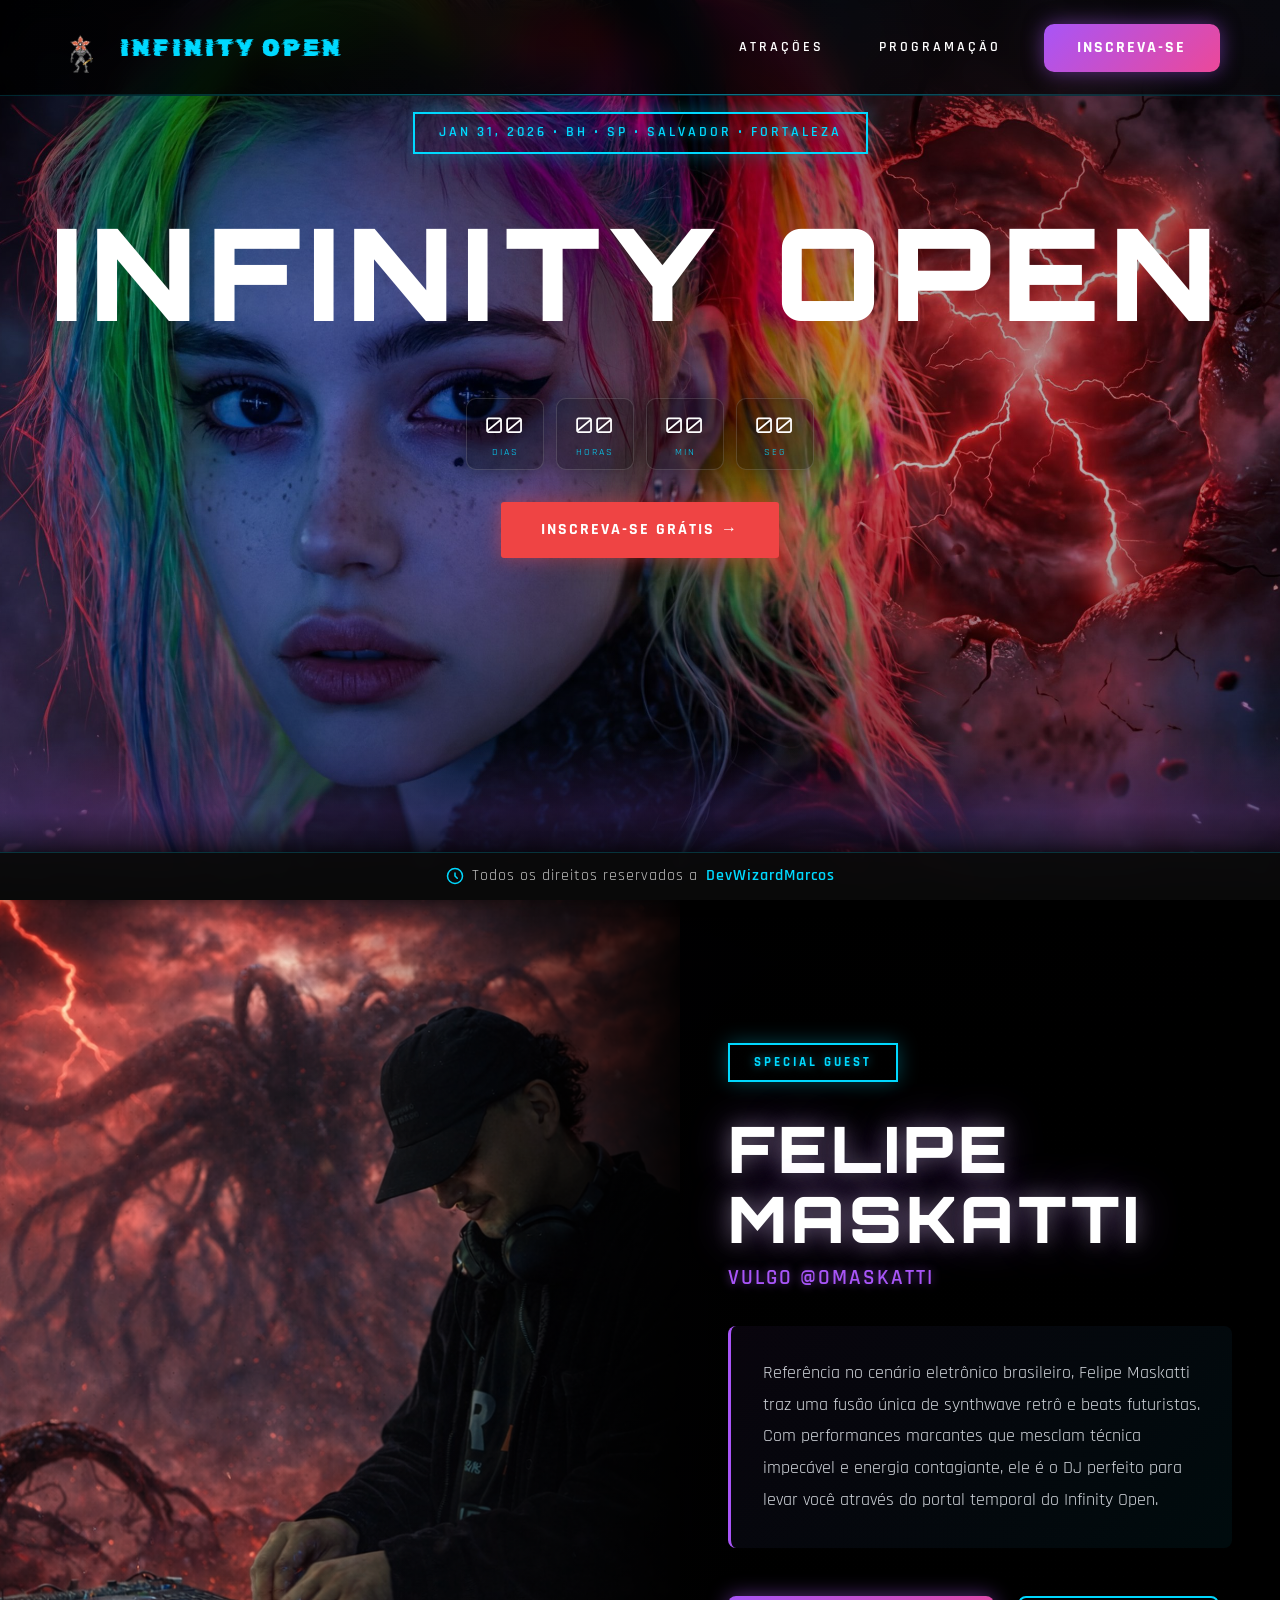
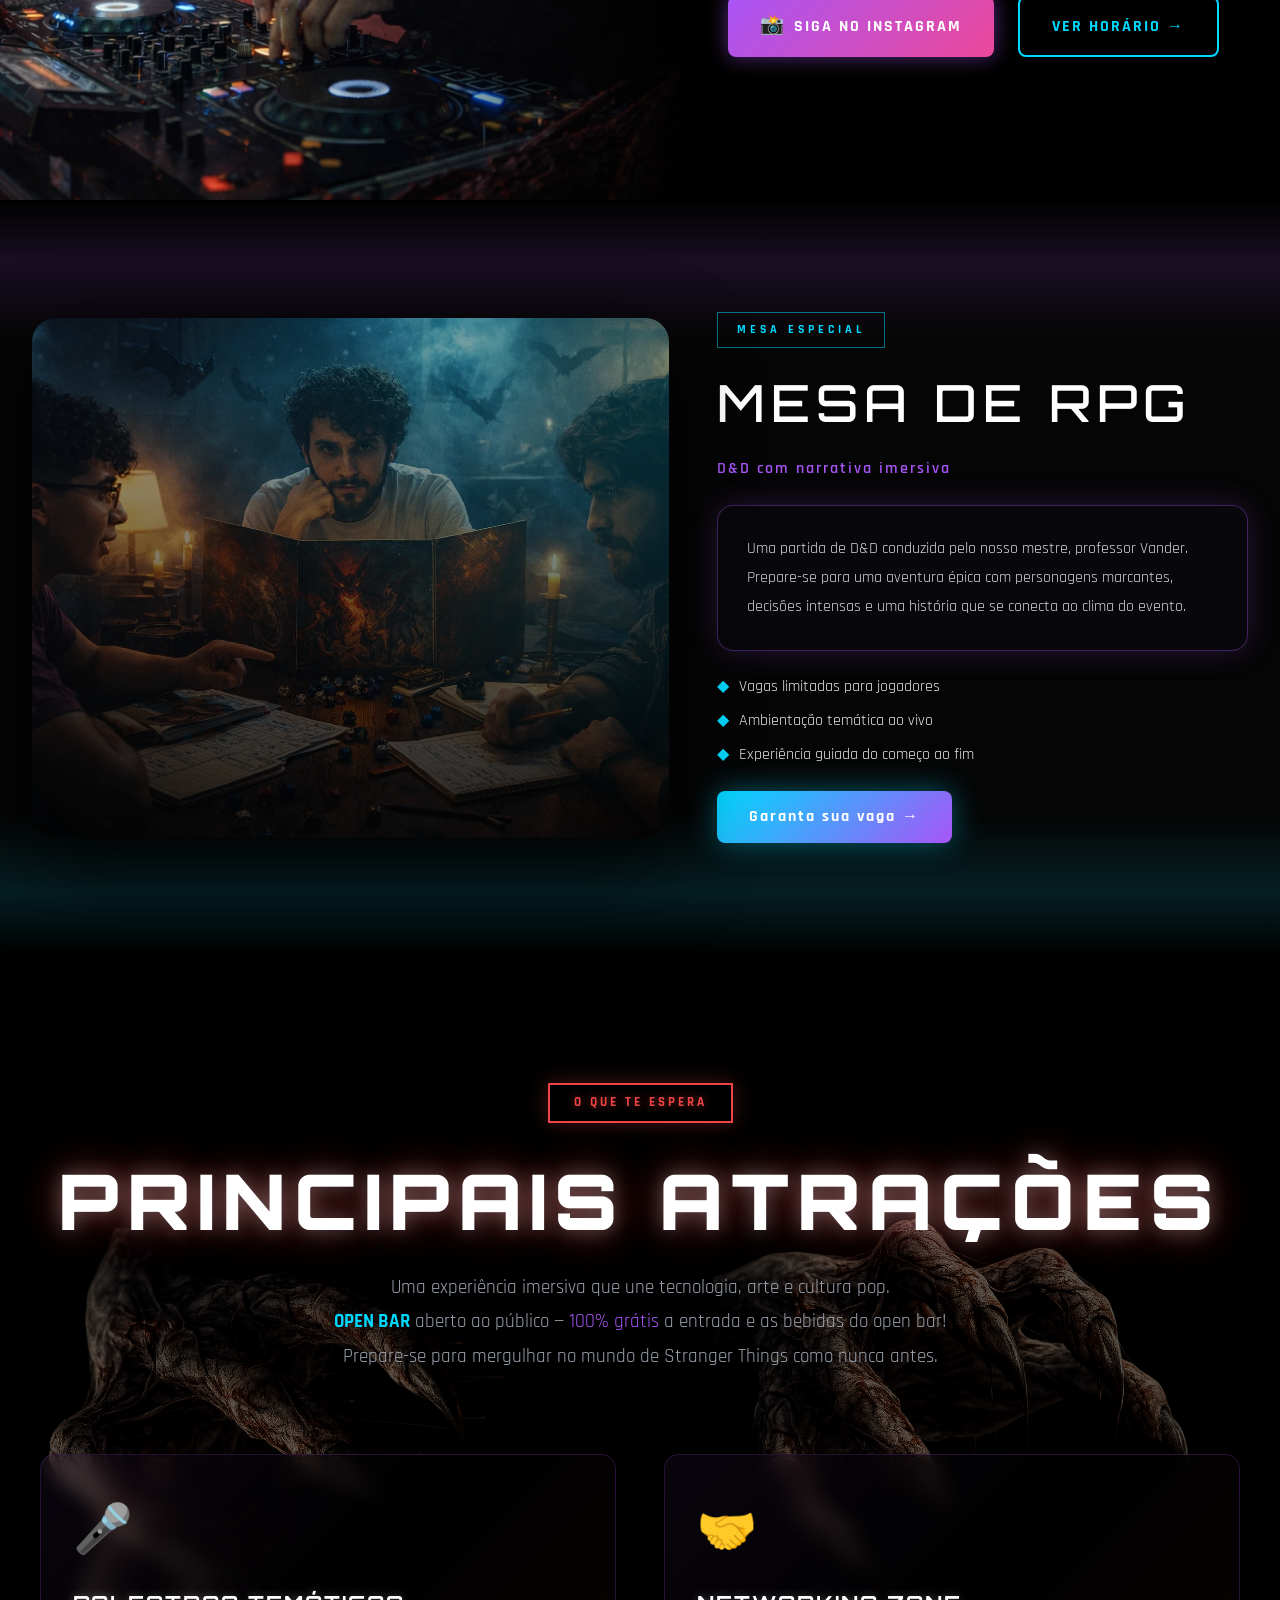
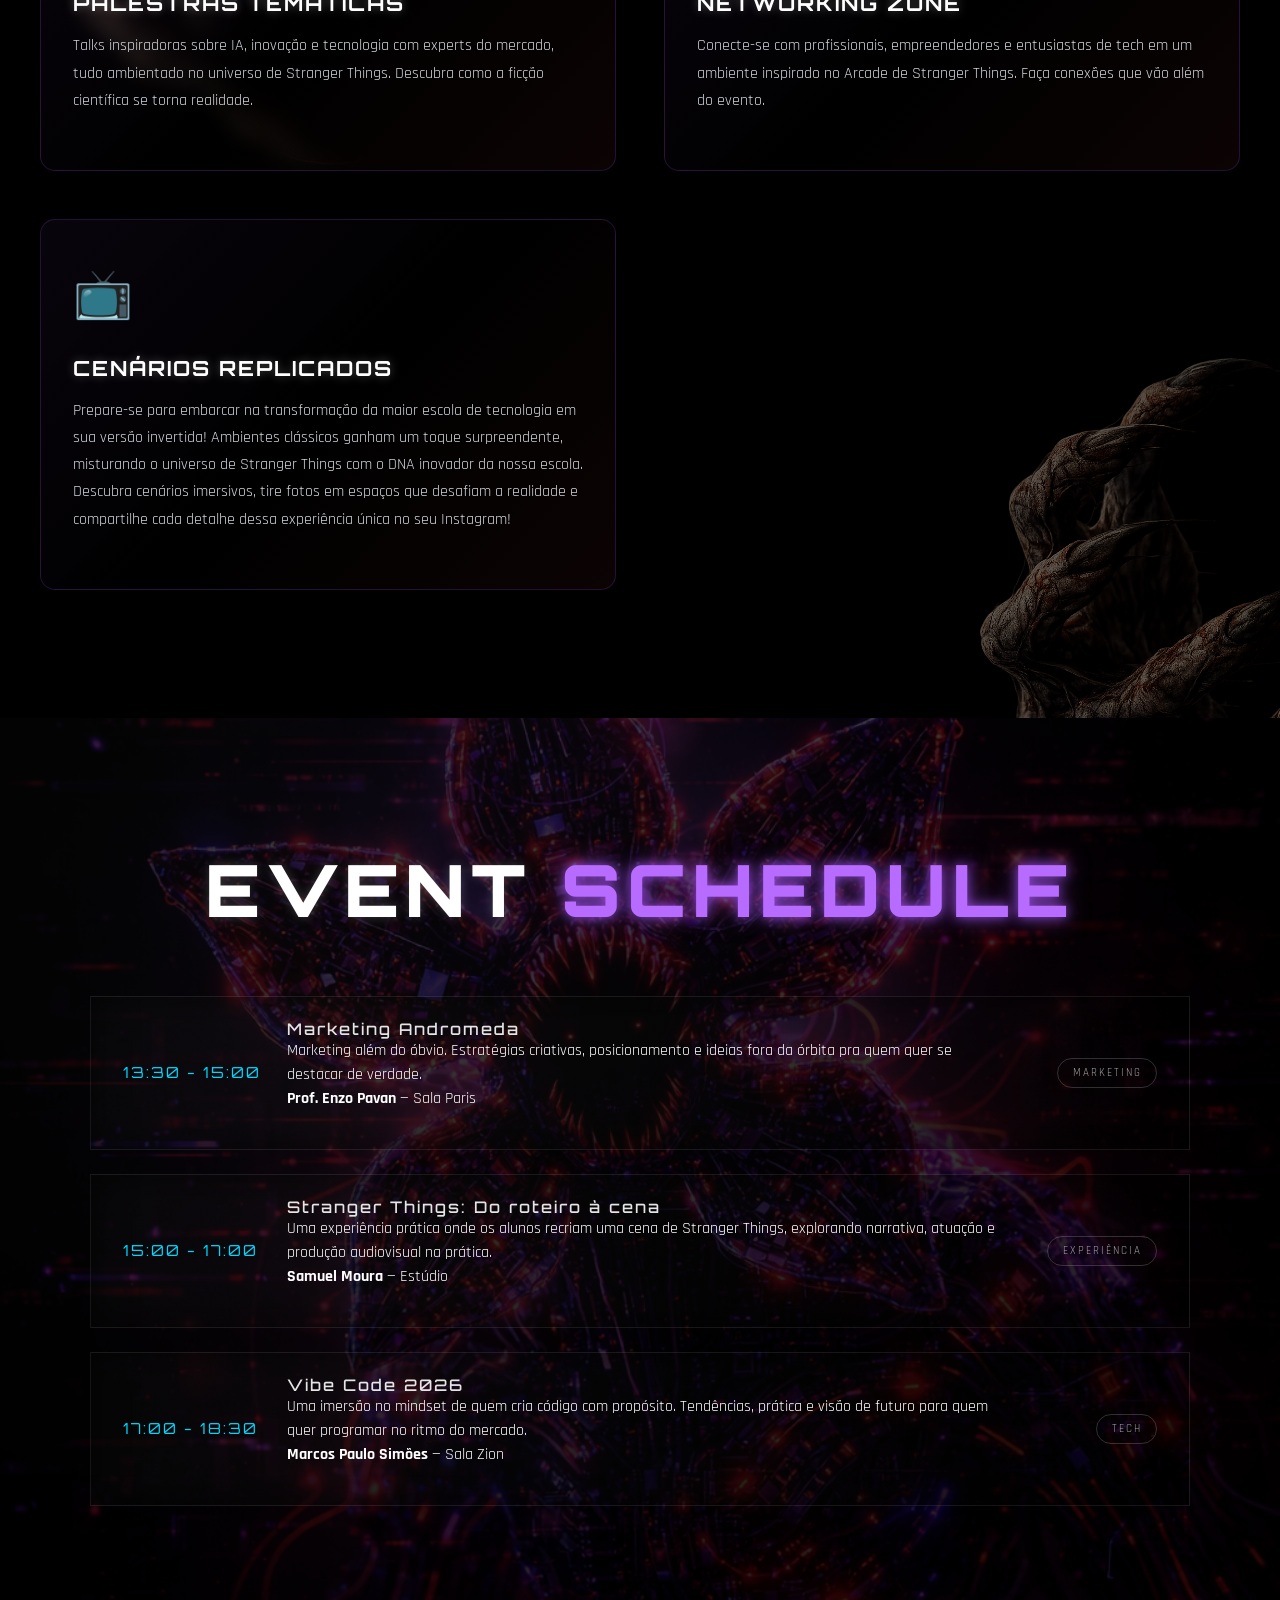
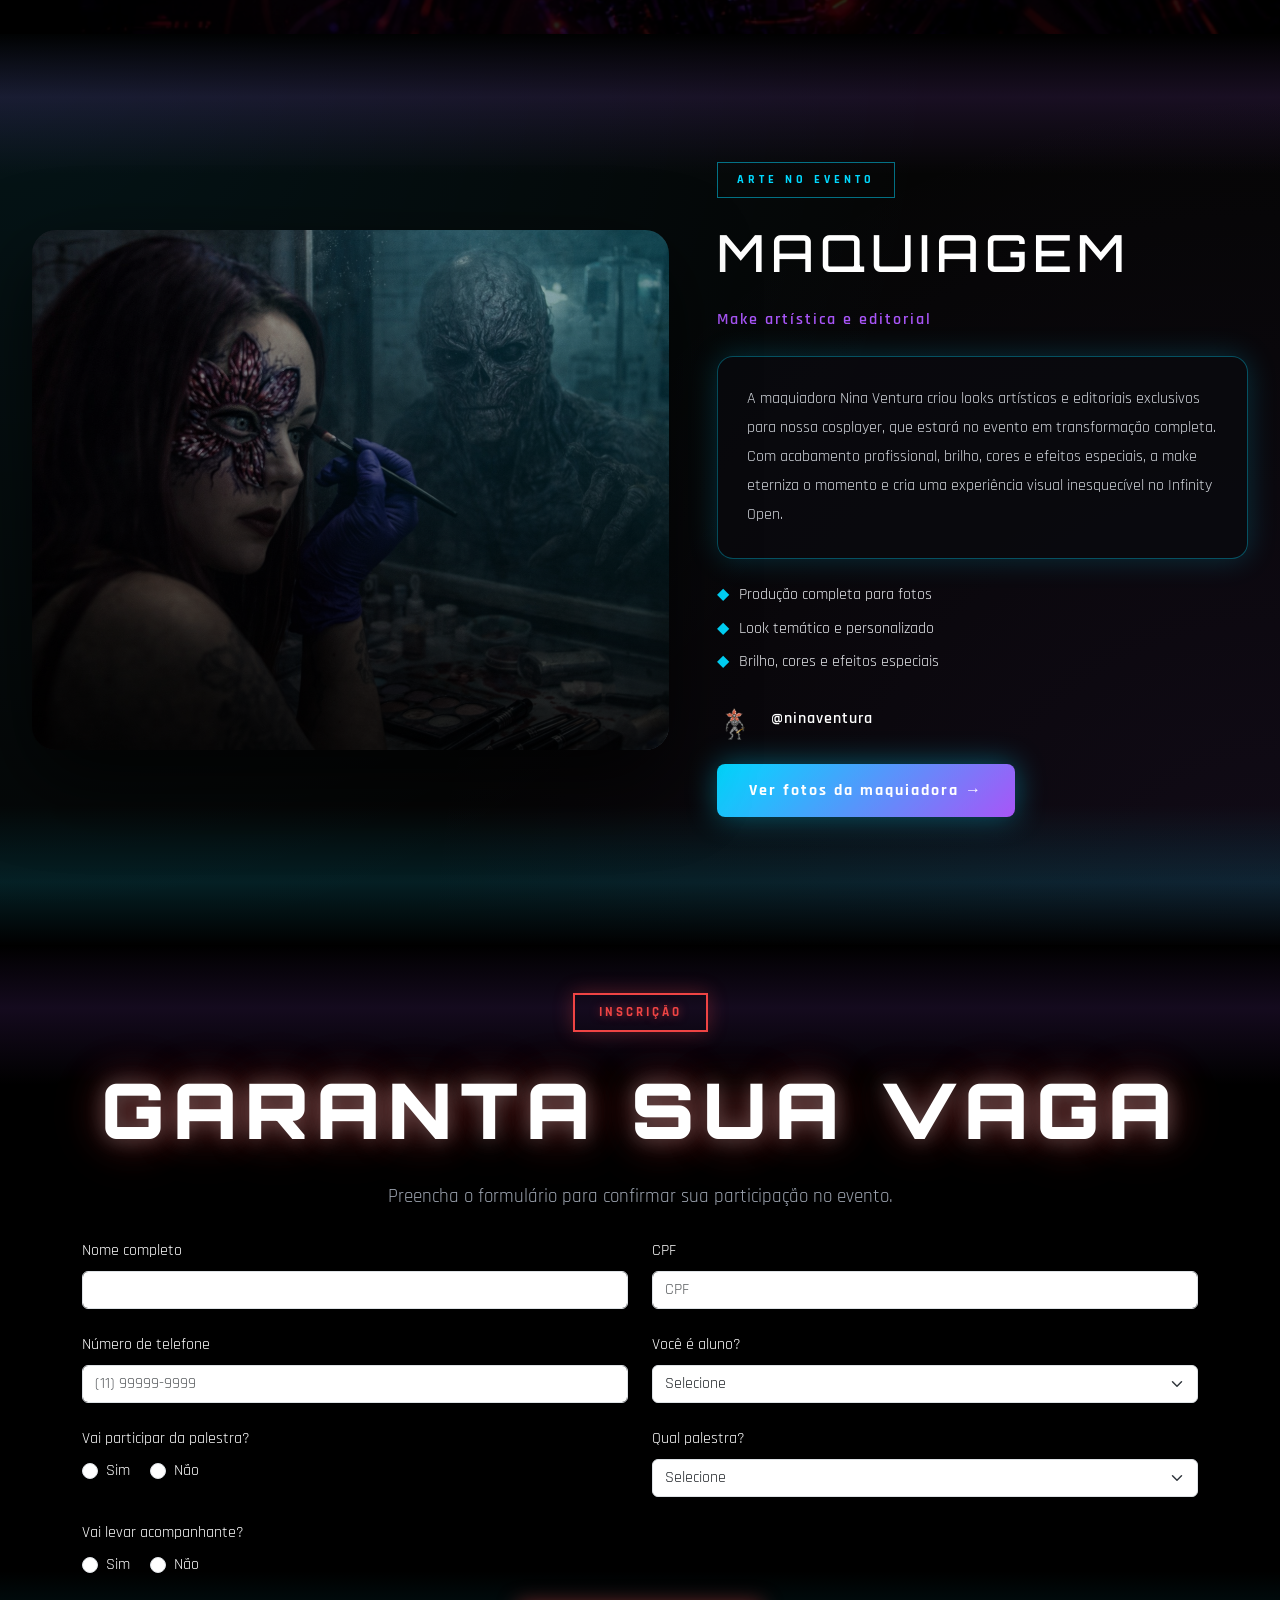
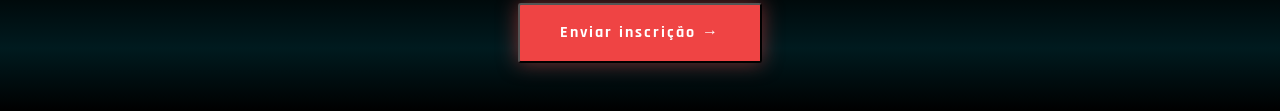
==== commit bbdf6f91: "Update index.html" ====
--- a/index.html
+++ b/index.html
@@ -219,7 +219,7 @@
                         <div class="schedule-time">15:00 - 17:00</div>
                         <div class="schedule-content">
                             <h3>Stranger Things: Do roteiro à cena</h3>
-                            <p>Uma experiência prática onde os alunos recriam uma cena de Stranger Things, explorando narrativa, atuação e produção audiovisual na prática.<br><strong>O Barba</strong> — Estúdio</p>
+                            <p>Uma experiência prática onde os alunos recriam uma cena de Stranger Things, explorando narrativa, atuação e produção audiovisual na prática.<br><strong>Samuel Moura </strong> — Estúdio</p>
                         </div>
                         <div class="schedule-tag">EXPERIÊNCIA</div>
                     </article>
@@ -377,6 +377,9 @@
                             <option value="marketing-andromeda">Marketing Andromeda</option>
                             <option value="stranger-things-roteiro">Stranger Things: Do roteiro à cena</option>
                             <option value="vibe-code-2026">Vibe Code 2026</option>
+                            <option value="opening">Palestra de marketing </option>
+                            <option value="generative-ai">Palestra Vibe Code </option>
+                            <option value="mind-flayer">Palestra Stranger things </option>
                         </select>
                     </div>
 
@@ -440,6 +443,18 @@
         </div>
     </div>
 
+
+
+<!-- Google tag (gtag.js) -->
+<script async src="https://www.googletagmanager.com/gtag/js?id=G-7ZSDY4W96G"></script>
+<script>
+  window.dataLayer = window.dataLayer || [];
+  function gtag(){dataLayer.push(arguments);}
+  gtag('js', new Date());
+
+  gtag('config', 'G-7ZSDY4W96G');
+</script>
+    
     
     <script src="js/script.js"></script>
 
@@ -452,4 +467,6 @@
 
 
 </body>
-</html>+
+</html>
+
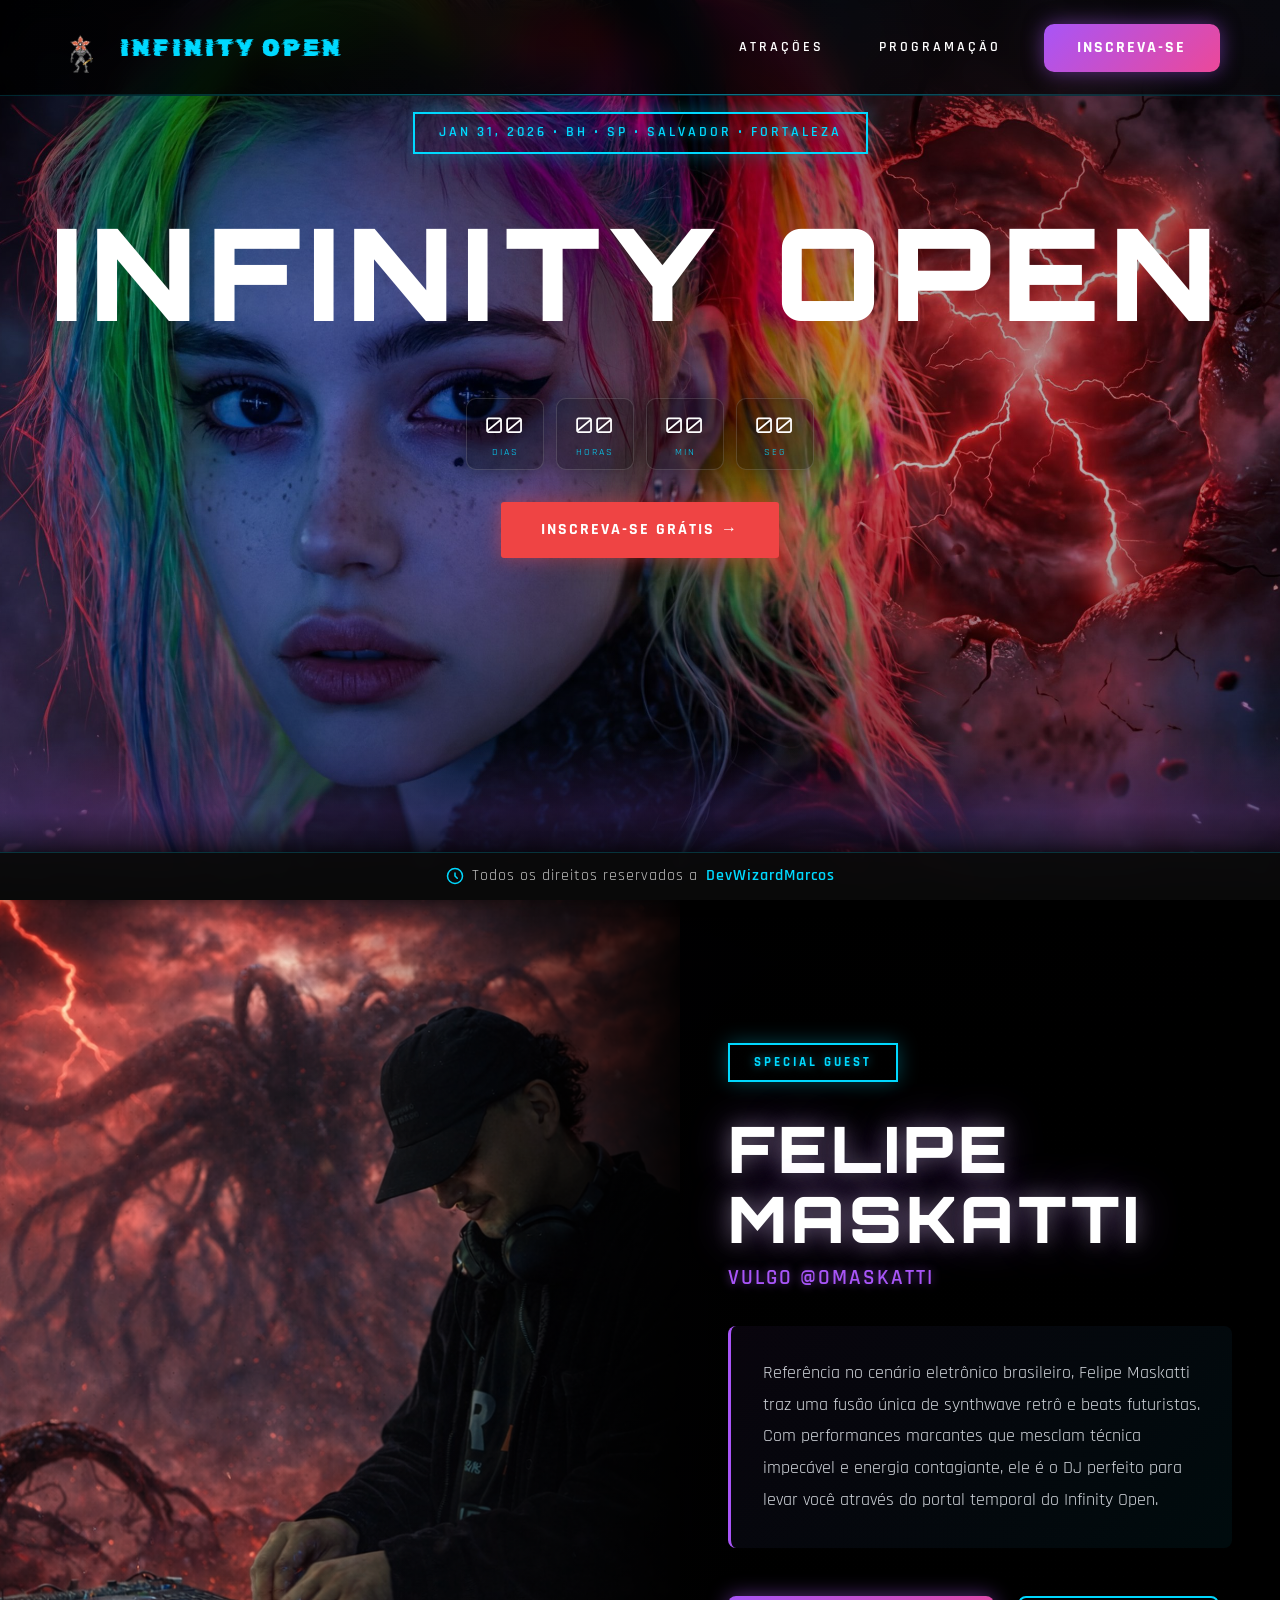
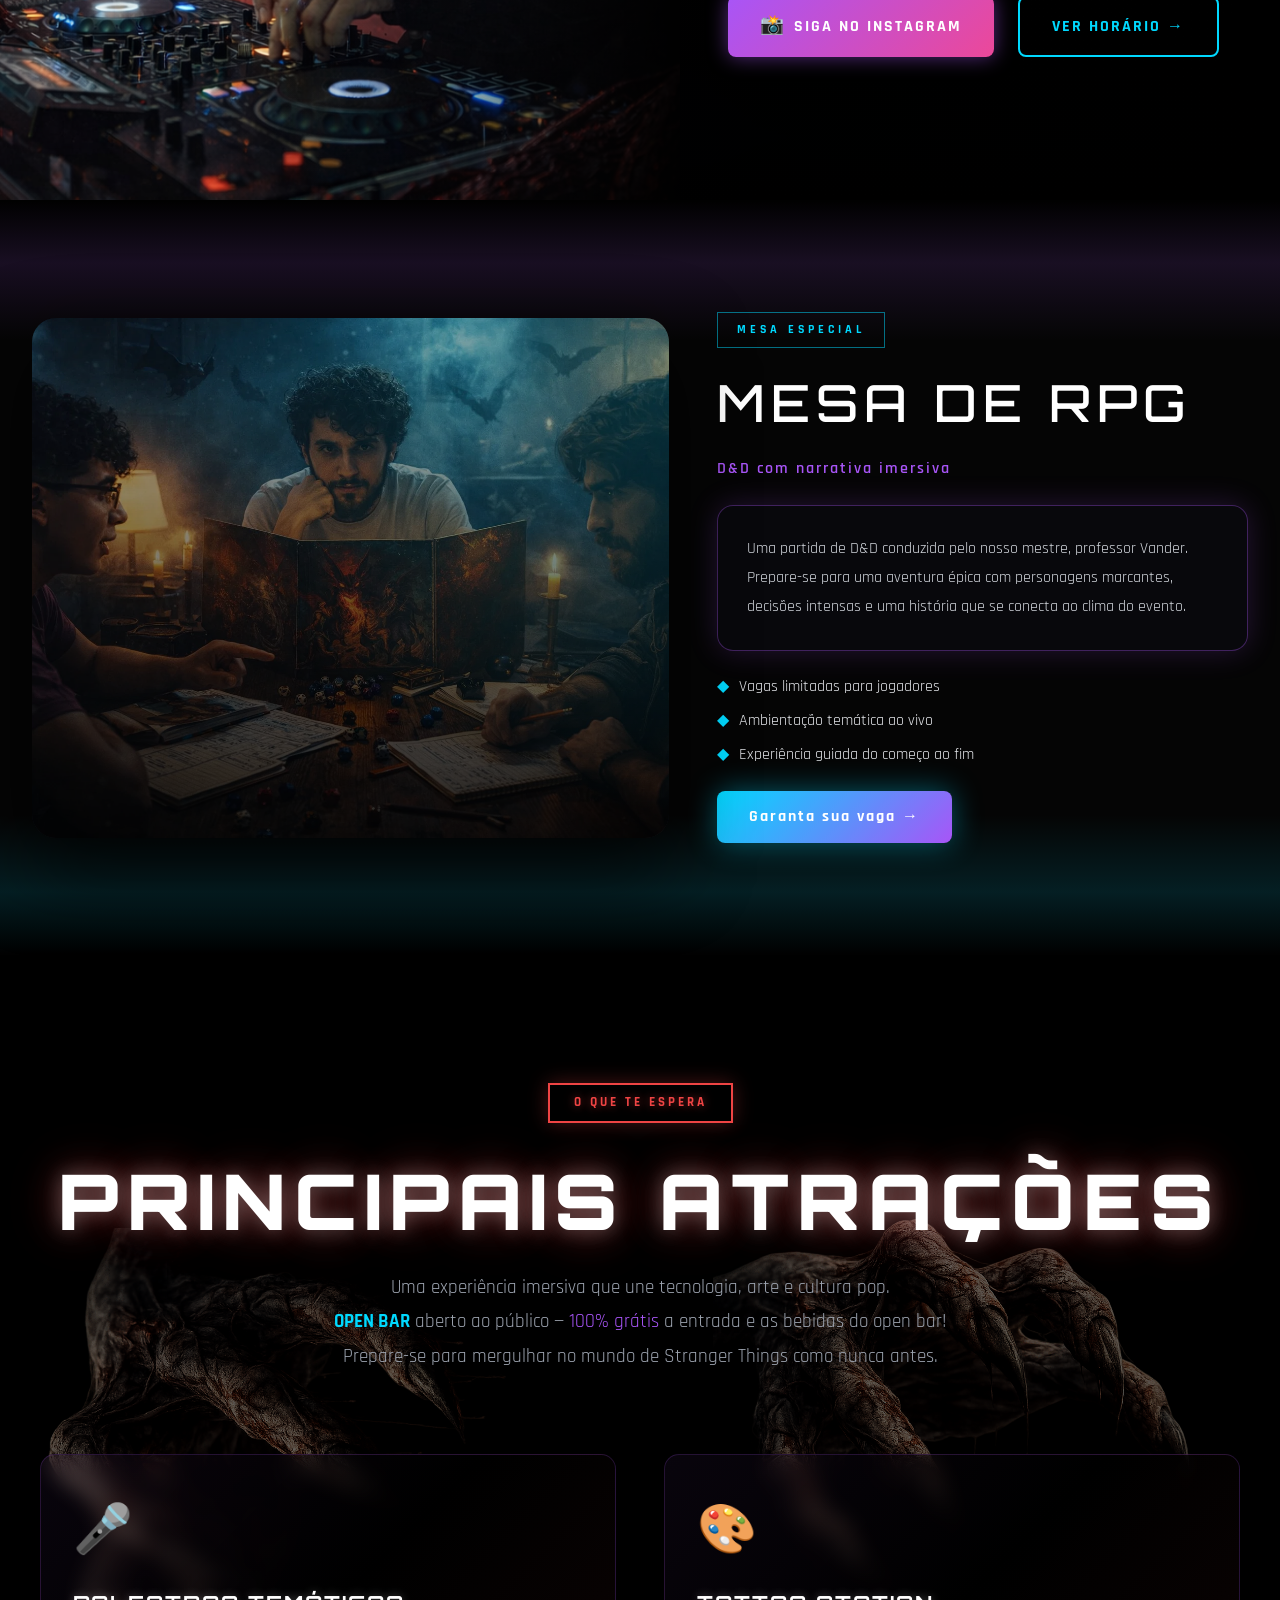
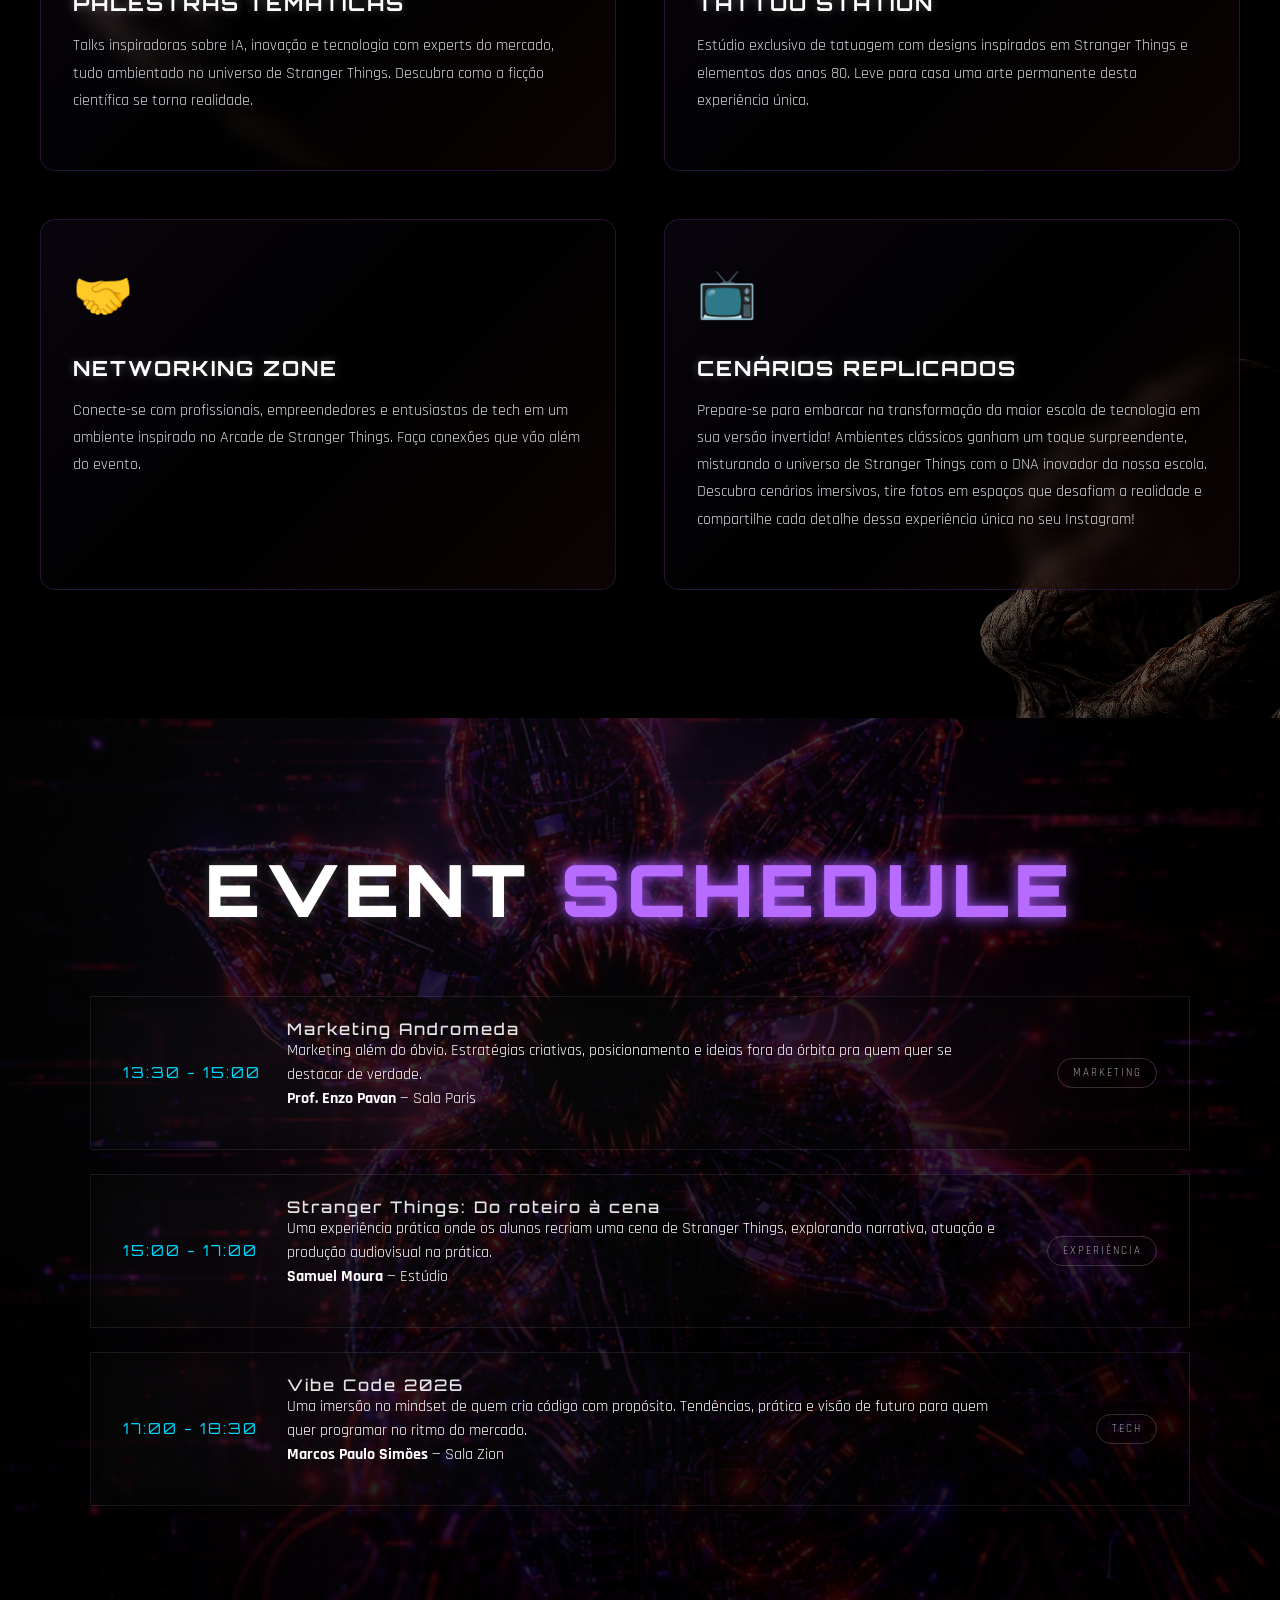
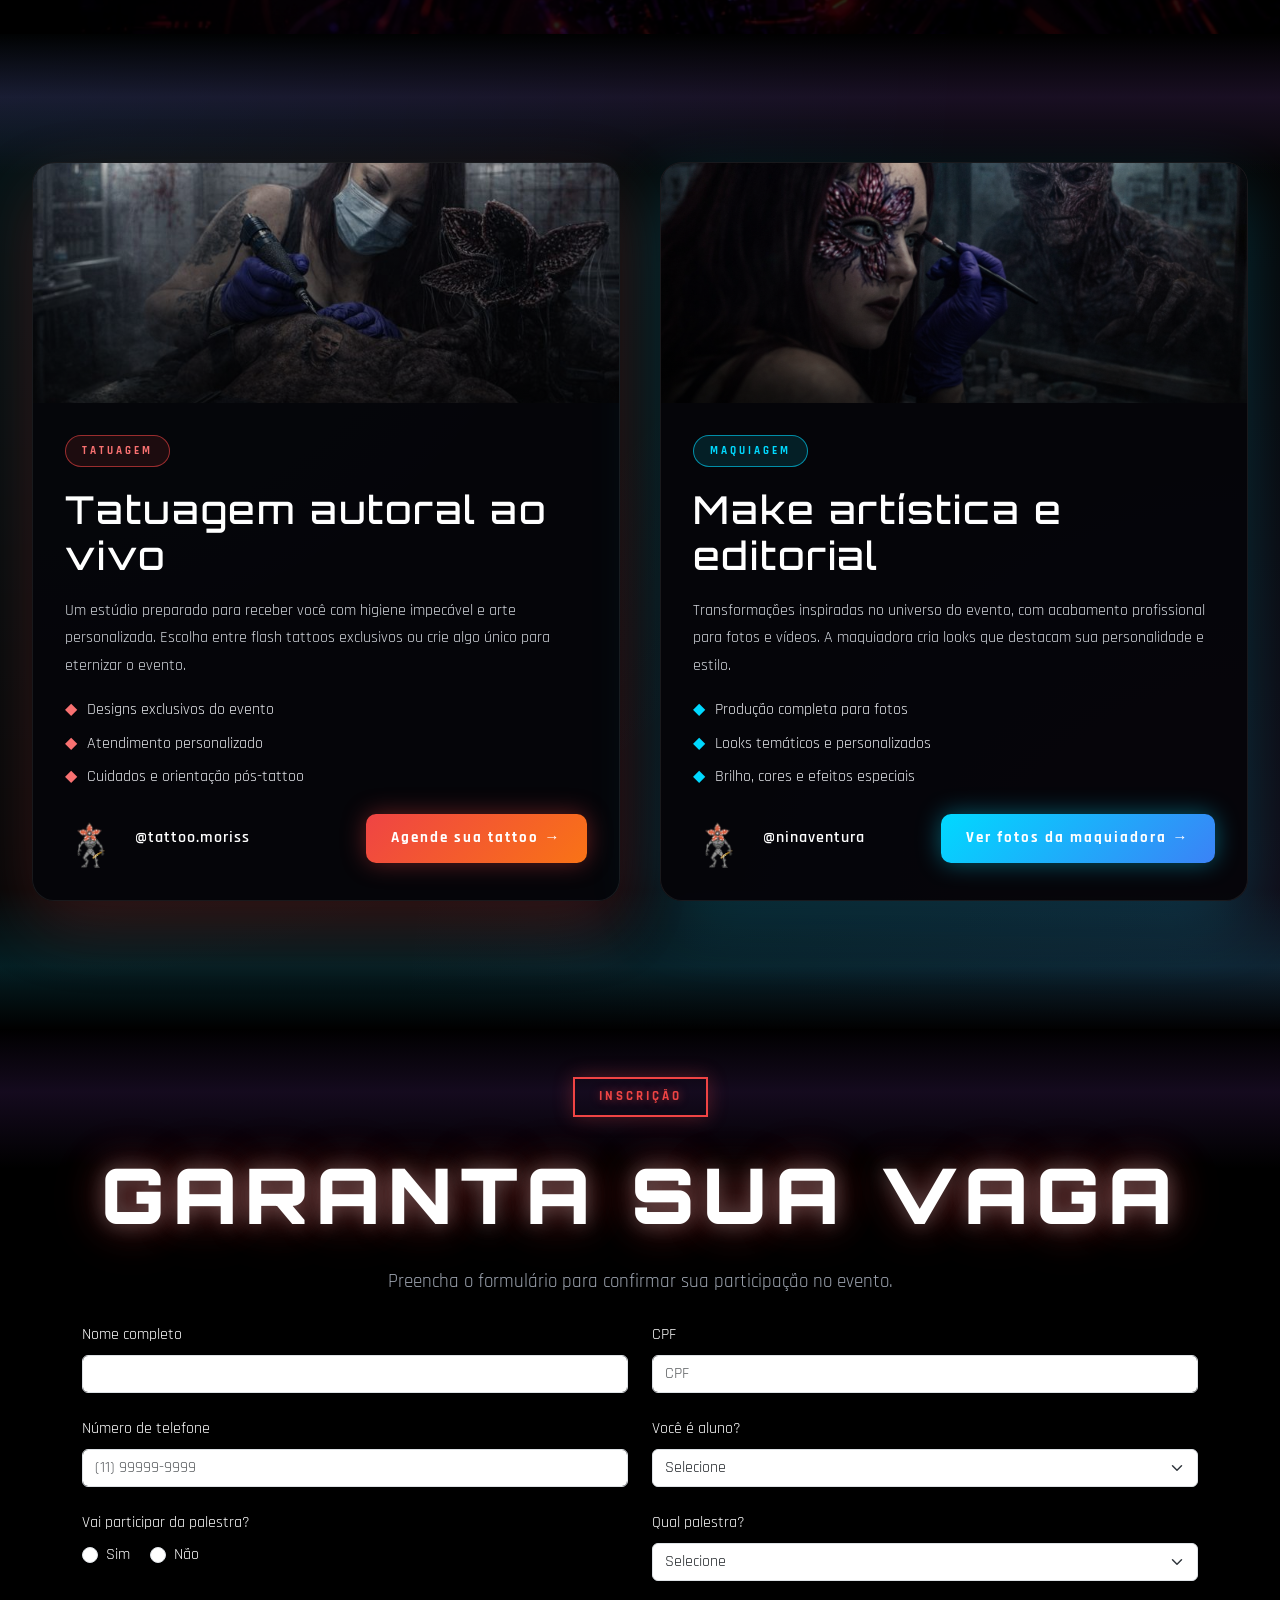
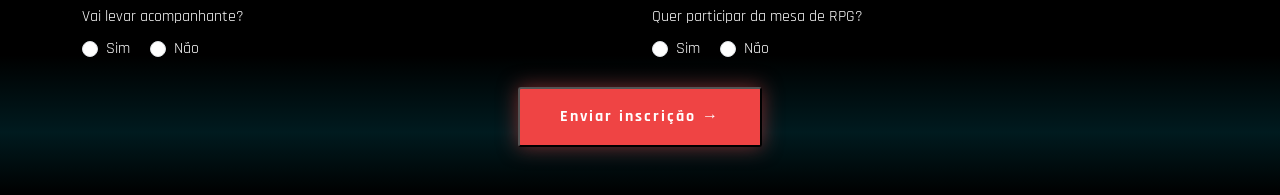
==== commit 7833eb4f: "voltando" ====
--- a/index.html
+++ b/index.html
@@ -160,7 +160,6 @@
                     </div>
 
                     <!-- Atração 2 -->
-                    <!-- COMENTADO: Tatuadora não vai mais vir ao evento
                     <div class="attraction-card">
                         <div class="card-icon">🎨</div>
                         <h3 class="card-title">TATTOO STATION</h3>
@@ -171,7 +170,6 @@
                         </p>
                         <div class="card-glow"></div>
                     </div>
-                    -->
 
                     <!-- Atração 3 -->
                     <div class="attraction-card">
@@ -237,37 +235,62 @@
         </section>
 
         <section id="dual-artists" class="section-divider">
-            <div class="makeup-container">
-                <div class="makeup-image">
-                    <div class="makeup-overlay"></div>
-                </div>
-                <div class="makeup-content">
-                    <span class="makeup-tag">ARTE NO EVENTO</span>
-                    <h2 class="makeup-title">MAQUIAGEM</h2>
-                    <p class="makeup-subtitle">Make artística e editorial</p>
-                    <div class="makeup-card">
-                        <p>
-                            A maquiadora Nina Ventura criou looks artísticos e editoriais exclusivos 
-                            para nossa cosplayer, que estará no evento em transformação completa. 
-                            Com acabamento profissional, brilho, cores e efeitos especiais, a make 
-                            eterniza o momento e cria uma experiência visual inesquecível no Infinity Open.
-                        </p>
-                    </div>
-                    <ul class="makeup-highlights">
-                        <li>Produção completa para fotos</li>
-                        <li>Look temático e personalizado</li>
-                        <li>Brilho, cores e efeitos especiais</li>
-                    </ul>
-                    <div class="makeup-artist">
-                        <a class="makeup-instagram-link" href="https://www.instagram.com/ninaventura_/" target="_blank" rel="noopener">
-                            <img src="assets/logo/demo.png" alt="Logo da maquiadora Nina Ventura">
-                            <span>@ninaventura</span>
-                        </a>
-                    </div>
-                    <button type="button" class="makeup-cta" data-bs-toggle="modal" data-bs-target="#makeupModal">
-                        Ver fotos da maquiadora →
-                    </button>
-                </div>
+            <div class="artists-grid">
+                <article class="artist-card artist-card--tattoo">
+                    <div class="artist-media">
+                        <img src="assets/angelatatto.jpeg" alt="Tatuagem autoral ao vivo">
+                        <div class="artist-media-overlay"></div>
+                    </div>
+                    <div class="artist-body">
+                        <span class="artist-tag artist-tag--tattoo">TATUAGEM</span>
+                        <h2 class="artist-title">Tatuagem autoral ao vivo</h2>
+                        <p class="artist-text">
+                            Um estúdio preparado para receber você com higiene impecável e arte personalizada.
+                            Escolha entre flash tattoos exclusivos ou crie algo único para eternizar o evento.
+                        </p>
+                        <ul class="artist-list">
+                            <li>Designs exclusivos do evento</li>
+                            <li>Atendimento personalizado</li>
+                            <li>Cuidados e orientação pós-tattoo</li>
+                        </ul>
+                        <div class="artist-footer">
+                            <a class="artist-handle" href="https://instagram.com/tattoo.moriss" target="_blank" rel="noopener">
+                                <span class="artist-handle-icon"><img src="assets/logo/demo.png" alt="" srcset="" height="60px"></span>
+                                @tattoo.moriss
+                            </a>
+                            <a href="#join" class="artist-cta artist-cta--tattoo">Agende sua tattoo →</a>
+                        </div>
+                    </div>
+                </article>
+
+                <article class="artist-card artist-card--makeup">
+                    <div class="artist-media">
+                        <img src="assets/ninaMaquiadora.png" alt="Make artística e editorial">
+                        <div class="artist-media-overlay"></div>
+                    </div>
+                    <div class="artist-body">
+                        <span class="artist-tag artist-tag--makeup">MAQUIAGEM</span>
+                        <h2 class="artist-title">Make artística e editorial</h2>
+                        <p class="artist-text">
+                            Transformações inspiradas no universo do evento, com acabamento profissional para
+                            fotos e vídeos. A maquiadora cria looks que destacam sua personalidade e estilo.
+                        </p>
+                        <ul class="artist-list">
+                            <li>Produção completa para fotos</li>
+                            <li>Looks temáticos e personalizados</li>
+                            <li>Brilho, cores e efeitos especiais</li>
+                        </ul>
+                        <div class="artist-footer">
+                            <a class="artist-handle" href="https://www.instagram.com/ninaventura_/" target="_blank" rel="noopener">
+                                <span class="artist-handle-icon"><img src="assets/logo/demo.png" alt="" srcset="" height="60px"></span>
+                                @ninaventura
+                            </a>
+                            <button type="button" class="artist-cta artist-cta--makeup" data-bs-toggle="modal" data-bs-target="#makeupModal">
+                                Ver fotos da maquiadora →
+                            </button>
+                        </div>
+                    </div>
+                </article>
             </div>
         </section>
 
@@ -376,10 +399,7 @@
                             <option value="nenhuma">Nenhuma</option>
                             <option value="marketing-andromeda">Marketing Andromeda</option>
                             <option value="stranger-things-roteiro">Stranger Things: Do roteiro à cena</option>
-                            <option value="vibe-code-2026">Vibe Code 2026</option>
-                            <option value="opening">Palestra de marketing </option>
                             <option value="generative-ai">Palestra Vibe Code </option>
-                            <option value="mind-flayer">Palestra Stranger things </option>
                         </select>
                     </div>
 
@@ -409,6 +429,31 @@
                         <label for="telefoneAcompanhante" class="form-label">Telefone do acompanhante</label>
                         <input type="tel" class="form-control" id="telefoneAcompanhante" name="telefoneAcompanhante" placeholder="(11) 99999-9999">
                     </div>
+
+                    <div class="col-12 col-md-6">
+                        <label class="form-label d-block">Quer participar da mesa de RPG?</label>
+                        <div class="form-check form-check-inline">
+                            <input class="form-check-input" type="radio" name="rpg" id="rpgSim" value="sim" required onchange="toggleRPG()">
+                            <label class="form-check-label" for="rpgSim">Sim</label>
+                        </div>
+                        <div class="form-check form-check-inline">
+                            <input class="form-check-input" type="radio" name="rpg" id="rpgNao" value="nao" required onchange="toggleRPG()">
+                            <label class="form-check-label" for="rpgNao">Não</label>
+                        </div>
+                    </div>
+
+                    <div id="rpgVagasSection" class="col-12 col-md-6" style="display: none;">
+                        <label for="quantidadeVagasRpg" class="form-label">Quantas vagas você precisa?</label>
+                        <select class="form-select" id="quantidadeVagasRpg" name="quantidadeVagasRpg">
+                            <option value="" selected disabled>Selecione</option>
+                            <option value="1">1 vaga</option>
+                            <option value="2">2 vagas</option>
+                            <option value="3">3 vagas</option>
+                            <option value="4">4 vagas</option>
+                            <option value="5">5 vagas</option>
+                        </select>
+                    </div>
+
                     <div class="col-12 text-center">
                         <button type="submit" class="btn-reserve">Enviar inscrição →</button>
                     </div>
--- a/css/style.css
+++ b/css/style.css
@@ -622,77 +622,100 @@
     overflow: hidden;
 }
 
-.makeup-container {
+.artists-grid {
     max-width: 1400px;
     margin: 0 auto;
     display: grid;
-    grid-template-columns: 1.2fr 1fr;
-    gap: 3rem;
-    align-items: center;
-}
-
-.makeup-image {
-    min-height: 520px;
-    border-radius: 24px;
-    background: url('../assets/ninaMaquiadora.png') center/cover no-repeat;
-    position: relative;
-    box-shadow: 0 30px 80px rgba(0, 0, 0, 0.7);
-}
-
-.makeup-overlay {
+    grid-template-columns: repeat(2, minmax(0, 1fr));
+    gap: 2.5rem;
+}
+
+.artist-card {
+    background: rgba(6, 6, 10, 0.92);
+    border-radius: 22px;
+    overflow: hidden;
+    border: 1px solid rgba(255, 255, 255, 0.08);
+    box-shadow: 0 25px 60px rgba(0, 0, 0, 0.6);
+    display: flex;
+    flex-direction: column;
+    min-height: 100%;
+}
+
+.artist-card--tattoo {
+    box-shadow: 0 25px 70px rgba(239, 68, 68, 0.2);
+}
+
+.artist-card--makeup {
+    box-shadow: 0 25px 70px rgba(0, 217, 255, 0.2);
+}
+
+.artist-media {
+    position: relative;
+    height: 240px;
+    overflow: hidden;
+}
+
+.artist-media img {
+    width: 100%;
+    height: 100%;
+    object-fit: cover;
+    display: block;
+    transform: scale(1.05);
+}
+
+.artist-media-overlay {
     position: absolute;
     inset: 0;
-    border-radius: 24px;
-    background: radial-gradient(circle at top right, rgba(0, 217, 255, 0.2), transparent 60%),
-        linear-gradient(to bottom, rgba(0, 0, 0, 0.2), rgba(0, 0, 0, 0.8));
-}
-
-.makeup-content {
+    background: linear-gradient(180deg, rgba(0, 0, 0, 0) 0%, rgba(0, 0, 0, 0.65) 100%);
+}
+
+.artist-body {
+    padding: 2rem;
     display: flex;
     flex-direction: column;
-    gap: 1.5rem;
-}
-
-.makeup-tag {
-    display: inline-block;
-    font-size: 0.75rem;
-    letter-spacing: 4px;
+    gap: 1.2rem;
+    flex: 1;
+}
+
+.artist-tag {
+    display: inline-flex;
+    align-items: center;
+    gap: 0.5rem;
+    font-size: 0.7rem;
+    letter-spacing: 3px;
     font-weight: 700;
+    padding: 0.4rem 1rem;
+    border-radius: 999px;
+    text-transform: uppercase;
+    width: fit-content;
+}
+
+.artist-tag--tattoo {
+    color: #f87171;
+    border: 1px solid rgba(239, 68, 68, 0.6);
+    background: rgba(239, 68, 68, 0.1);
+}
+
+.artist-tag--makeup {
     color: var(--cyanColor);
-    border: 1px solid rgba(0, 217, 255, 0.5);
-    padding: 0.5rem 1.2rem;
-    width: fit-content;
-}
-
-.makeup-title {
+    border: 1px solid rgba(0, 217, 255, 0.6);
+    background: rgba(0, 217, 255, 0.12);
+}
+
+.artist-title {
     font-family: 'Orbitron', sans-serif;
-    font-size: clamp(2.5rem, 4vw, 4rem);
-    letter-spacing: 6px;
-    margin: 0;
-}
-
-.makeup-subtitle {
-    color: var(--pinkColor);
-    font-weight: 600;
+    font-size: clamp(1.8rem, 3vw, 2.6rem);
     letter-spacing: 2px;
     margin: 0;
 }
 
-.makeup-card {
-    background: rgba(10, 10, 15, 0.85);
-    border: 1px solid rgba(0, 217, 255, 0.35);
-    padding: 1.8rem;
-    border-radius: 16px;
-    box-shadow: 0 0 30px rgba(0, 217, 255, 0.2);
-}
-
-.makeup-card p {
+.artist-text {
+    color: #d1d5db;
+    line-height: 1.7;
     margin: 0;
-    color: #d1d5db;
-    line-height: 1.8;
-}
-
-.makeup-highlights {
+}
+
+.artist-list {
     list-style: none;
     padding: 0;
     margin: 0;
@@ -701,21 +724,32 @@
     color: #e5e7eb;
 }
 
-.makeup-highlights li::before {
+.artist-list li::before {
     content: '◆';
+    margin-right: 0.6rem;
+}
+
+.artist-card--tattoo .artist-list li::before {
+    color: #f87171;
+}
+
+.artist-card--makeup .artist-list li::before {
     color: var(--cyanColor);
-    margin-right: 0.6rem;
-}
-
-.makeup-artist {
+}
+
+.artist-footer {
+    margin-top: auto;
     display: flex;
+    flex-wrap: wrap;
     align-items: center;
-}
-
-.makeup-instagram-link {
+    justify-content: space-between;
+    gap: 1rem;
+}
+
+.artist-handle {
     display: inline-flex;
     align-items: center;
-    gap: 0.75rem;
+    gap: 0.6rem;
     text-decoration: none;
     color: #ffffff;
     font-weight: 600;
@@ -723,45 +757,52 @@
     transition: color 0.3s ease;
 }
 
-.makeup-instagram-link img {
-    width: 42px;
-    height: 42px;
-    object-fit: contain;
-}
-
-.makeup-instagram-link:hover {
+.artist-handle:hover {
     color: var(--cyanColor);
 }
 
-.makeup-cta {
-    background: linear-gradient(135deg, #00d9ff, #a855f7);
-    color: #ffffff;
-    text-decoration: none;
-    padding: 0.9rem 2rem;
-    border-radius: 8px;
+.artist-cta {
+    display: inline-flex;
+    align-items: center;
+    justify-content: center;
+    padding: 0.8rem 1.6rem;
+    border-radius: 10px;
     border: none;
     font-weight: 700;
     letter-spacing: 2px;
-    width: fit-content;
-    box-shadow: 0 0 30px rgba(0, 217, 255, 0.4);
+    color: #ffffff;
+    text-decoration: none;
+    cursor: pointer;
     transition: transform 0.3s ease, box-shadow 0.3s ease;
-    cursor: pointer;
-    font-family: 'Rajdhani', sans-serif;
-    font-size: 1rem;
-}
-
-.makeup-cta:hover {
+    font-family: 'Rajdhani', sans-serif;
+    font-size: 0.95rem;
+}
+
+.artist-cta--tattoo {
+    background: linear-gradient(135deg, #ef4444, #f97316);
+    box-shadow: 0 0 25px rgba(239, 68, 68, 0.4);
+}
+
+.artist-cta--makeup {
+    background: linear-gradient(135deg, #00d9ff, #3b82f6);
+    box-shadow: 0 0 25px rgba(0, 217, 255, 0.4);
+}
+
+.artist-cta:hover {
     transform: translateY(-3px);
-    box-shadow: 0 0 40px rgba(0, 217, 255, 0.6);
+}
+
+.artist-cta--tattoo:hover {
+    box-shadow: 0 0 35px rgba(239, 68, 68, 0.6);
+}
+
+.artist-cta--makeup:hover {
+    box-shadow: 0 0 35px rgba(0, 217, 255, 0.6);
 }
 
 @media (max-width: 992px) {
-    .makeup-container {
+    .artists-grid {
         grid-template-columns: 1fr;
-    }
-
-    .makeup-image {
-        min-height: 360px;
     }
 }
 
@@ -770,31 +811,21 @@
         padding: 5rem 1.5rem;
     }
 
-    .makeup-container {
-        gap: 2rem;
-    }
-
-    .makeup-image {
-        min-height: 280px;
-        border-radius: 16px;
-    }
-
-    .makeup-title {
-        font-size: clamp(1.8rem, 5vw, 2.5rem);
-    }
-
-    .makeup-subtitle {
-        font-size: 0.95rem;
-    }
-
-    .makeup-card {
-        padding: 1.2rem;
-        font-size: 0.95rem;
-    }
-
-    .makeup-cta {
-        padding: 0.8rem 1.6rem;
-        font-size: 0.9rem;
+    .artist-body {
+        padding: 1.5rem;
+    }
+
+    .artist-media {
+        height: 210px;
+    }
+
+    .artist-title {
+        font-size: clamp(1.6rem, 6vw, 2.2rem);
+    }
+
+    .artist-cta {
+        width: 100%;
+        justify-content: center;
     }
 }
 /* ===== SEÇÃO MESA DE RPG ===== */
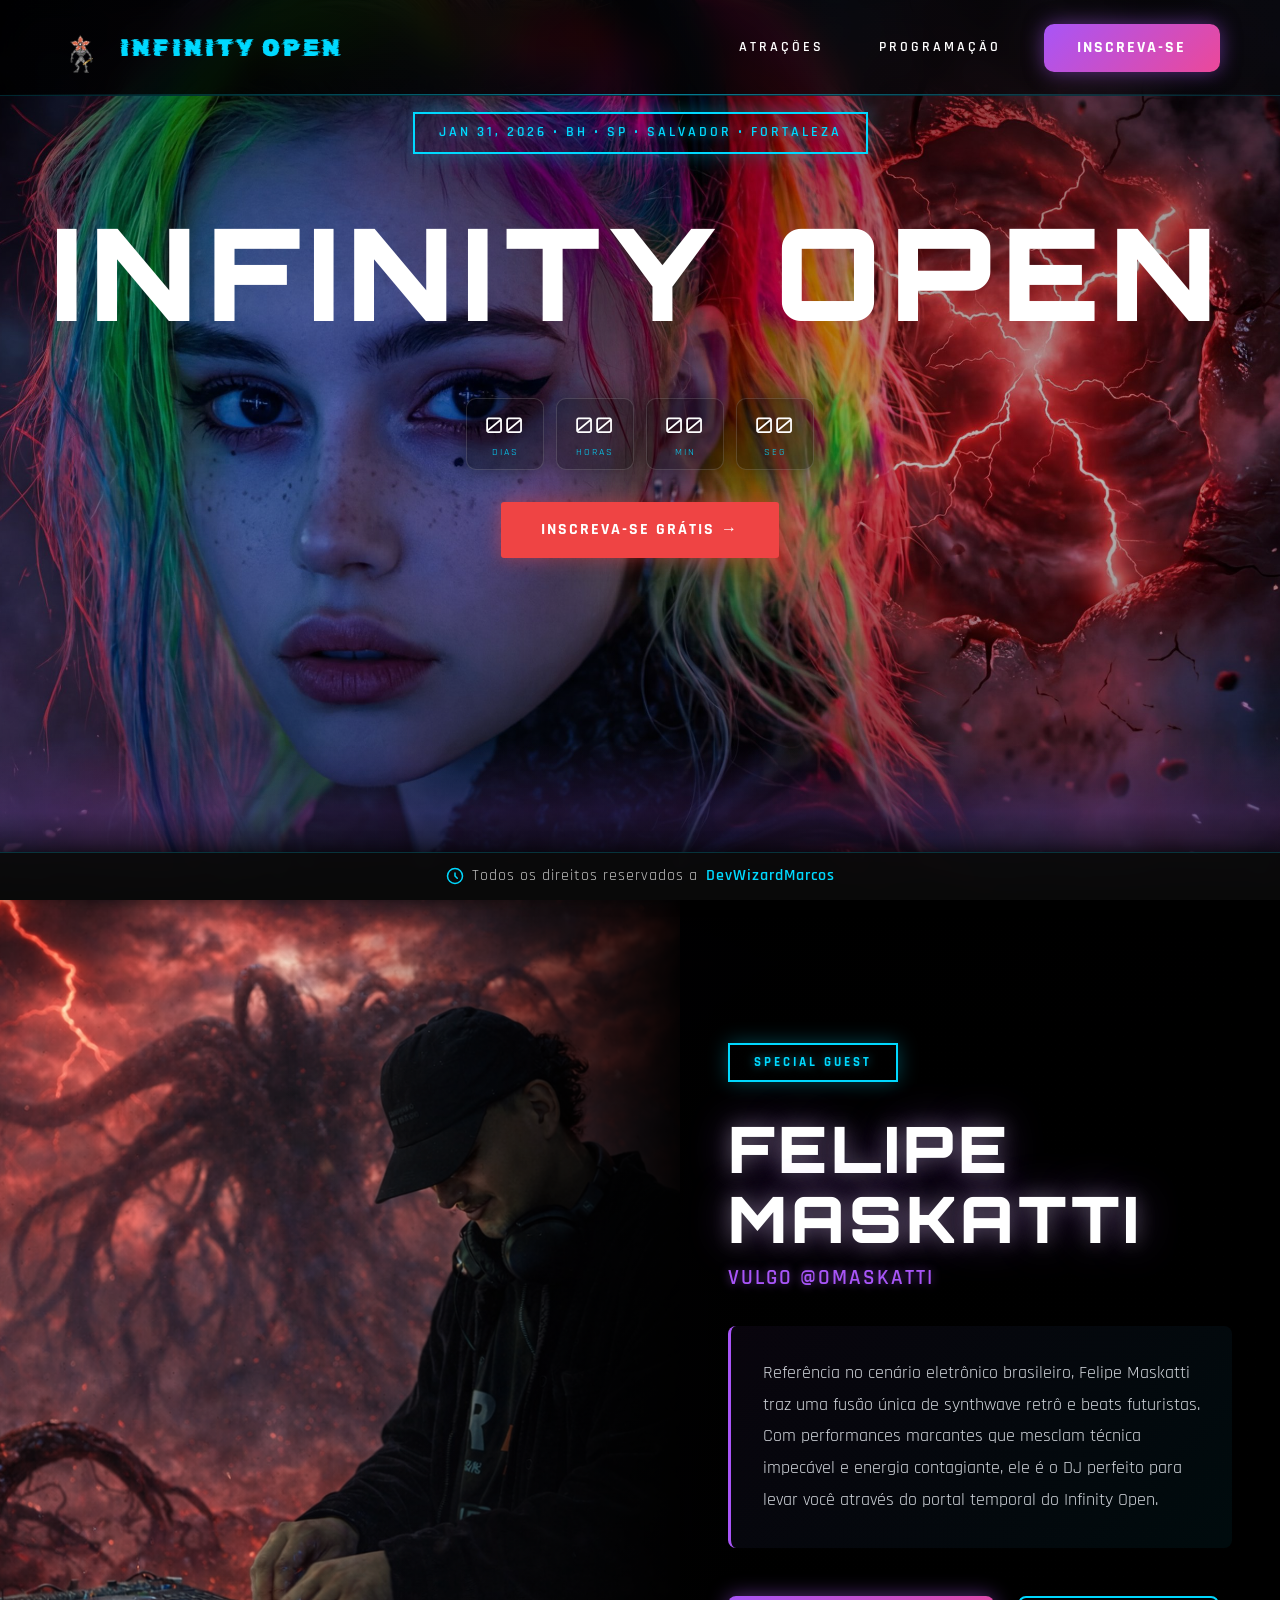
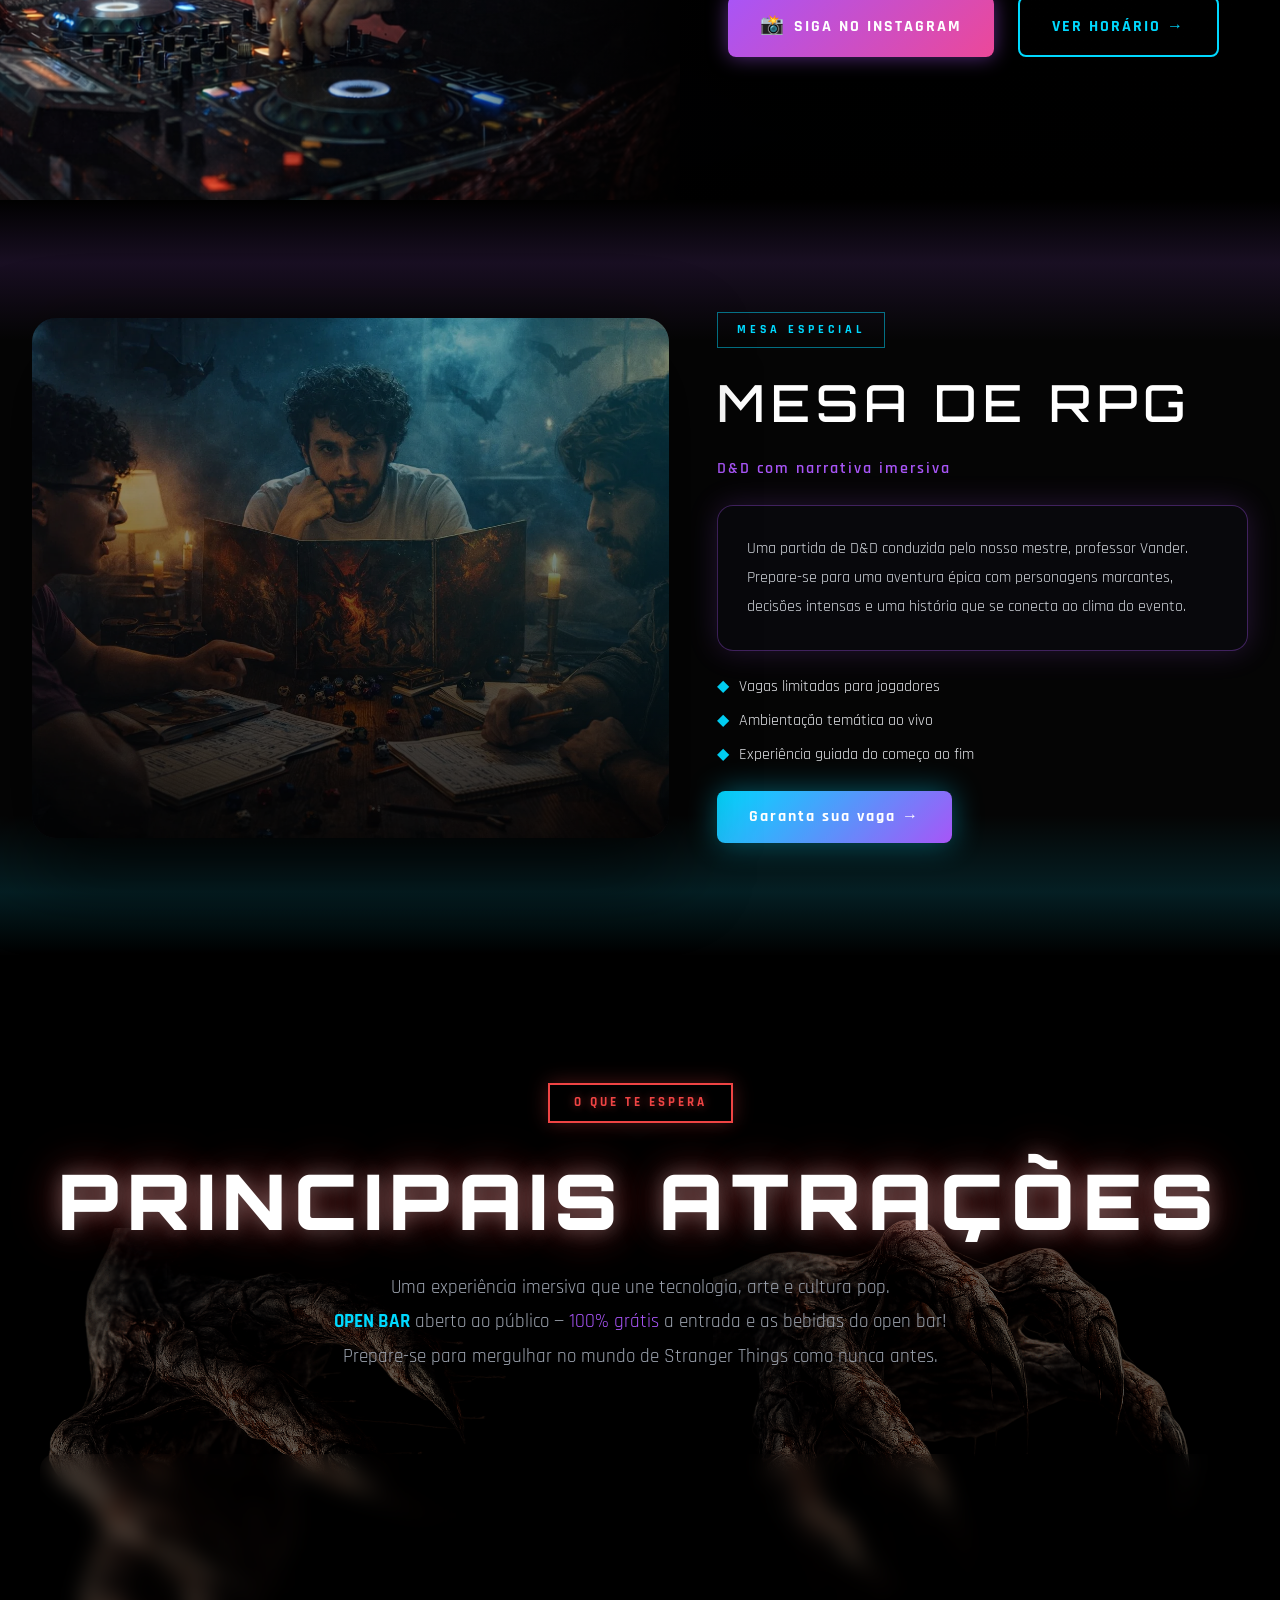
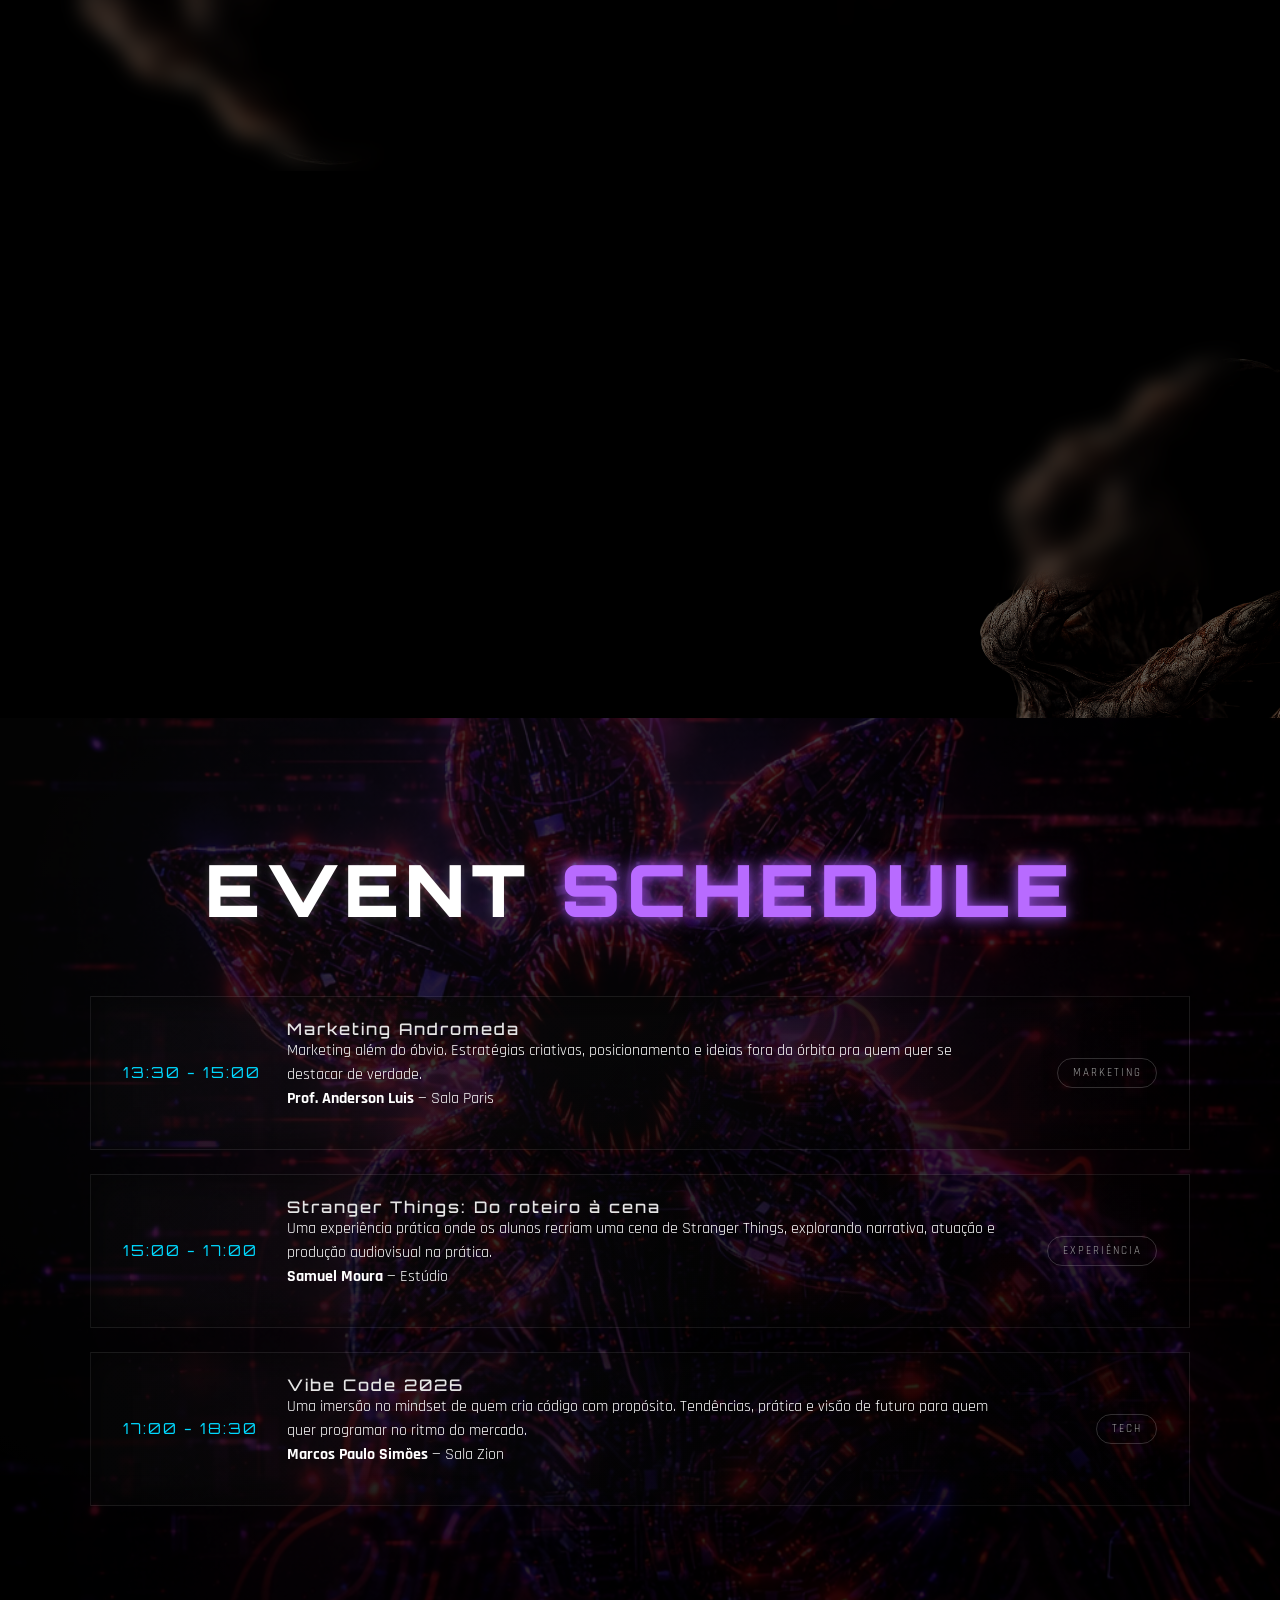
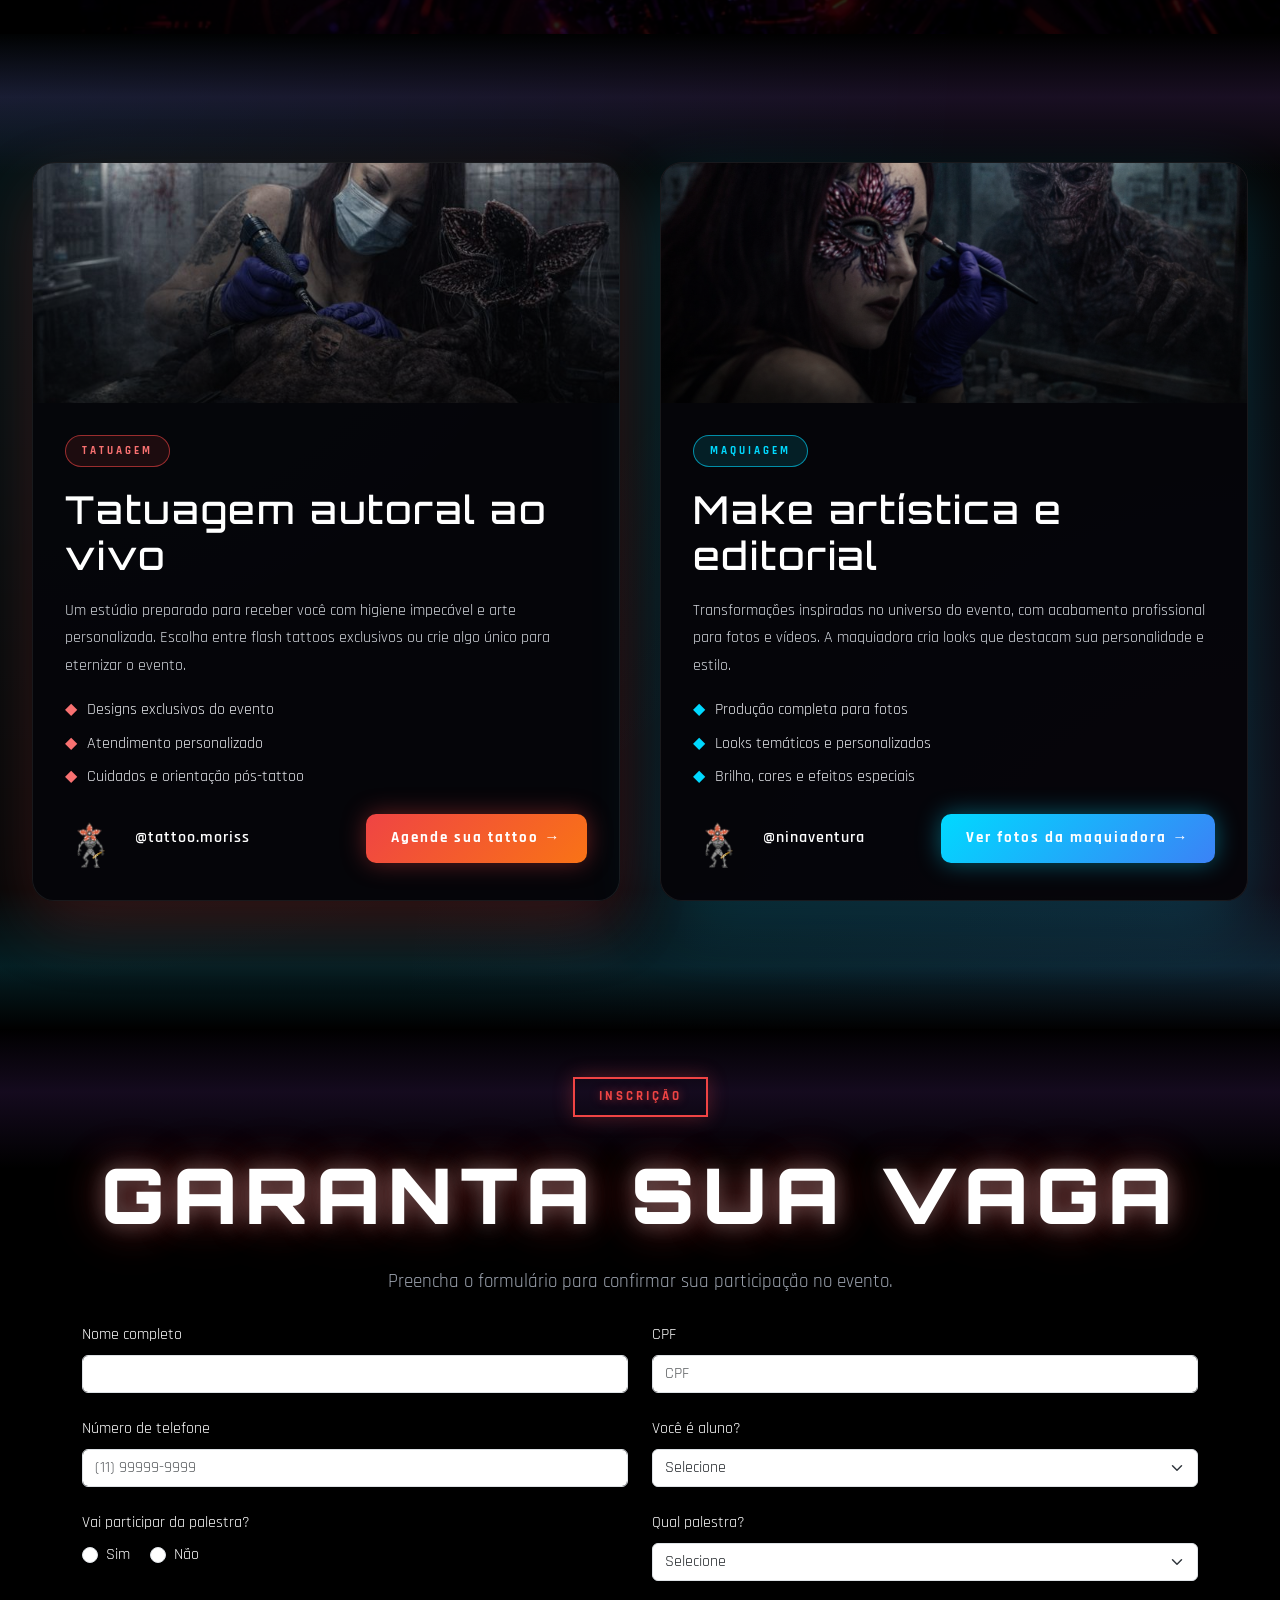
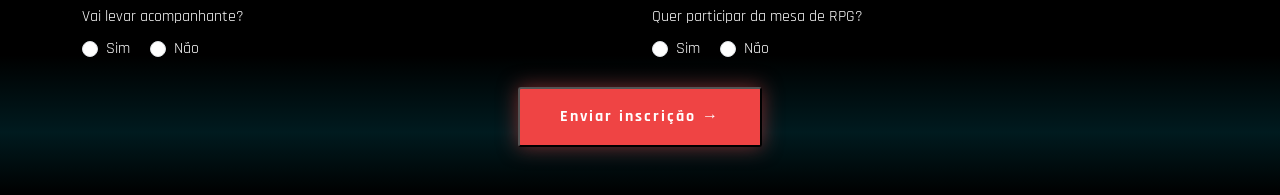
==== commit 30e04705: "Atualizar o index.html" ====
--- a/index.html
+++ b/index.html
@@ -209,7 +209,7 @@
                         <div class="schedule-time">13:30 - 15:00</div>
                         <div class="schedule-content">
                             <h3>Marketing Andromeda</h3>
-                            <p>Marketing além do óbvio. Estratégias criativas, posicionamento e ideias fora da órbita pra quem quer se destacar de verdade.<br><strong>Prof. Enzo Pavan</strong> — Sala Paris</p>
+                            <p>Marketing além do óbvio. Estratégias criativas, posicionamento e ideias fora da órbita pra quem quer se destacar de verdade.<br><strong>Prof. Anderson Luis </strong> — Sala Paris</p>
                         </div>
                         <div class="schedule-tag">MARKETING</div>
                     </article>
